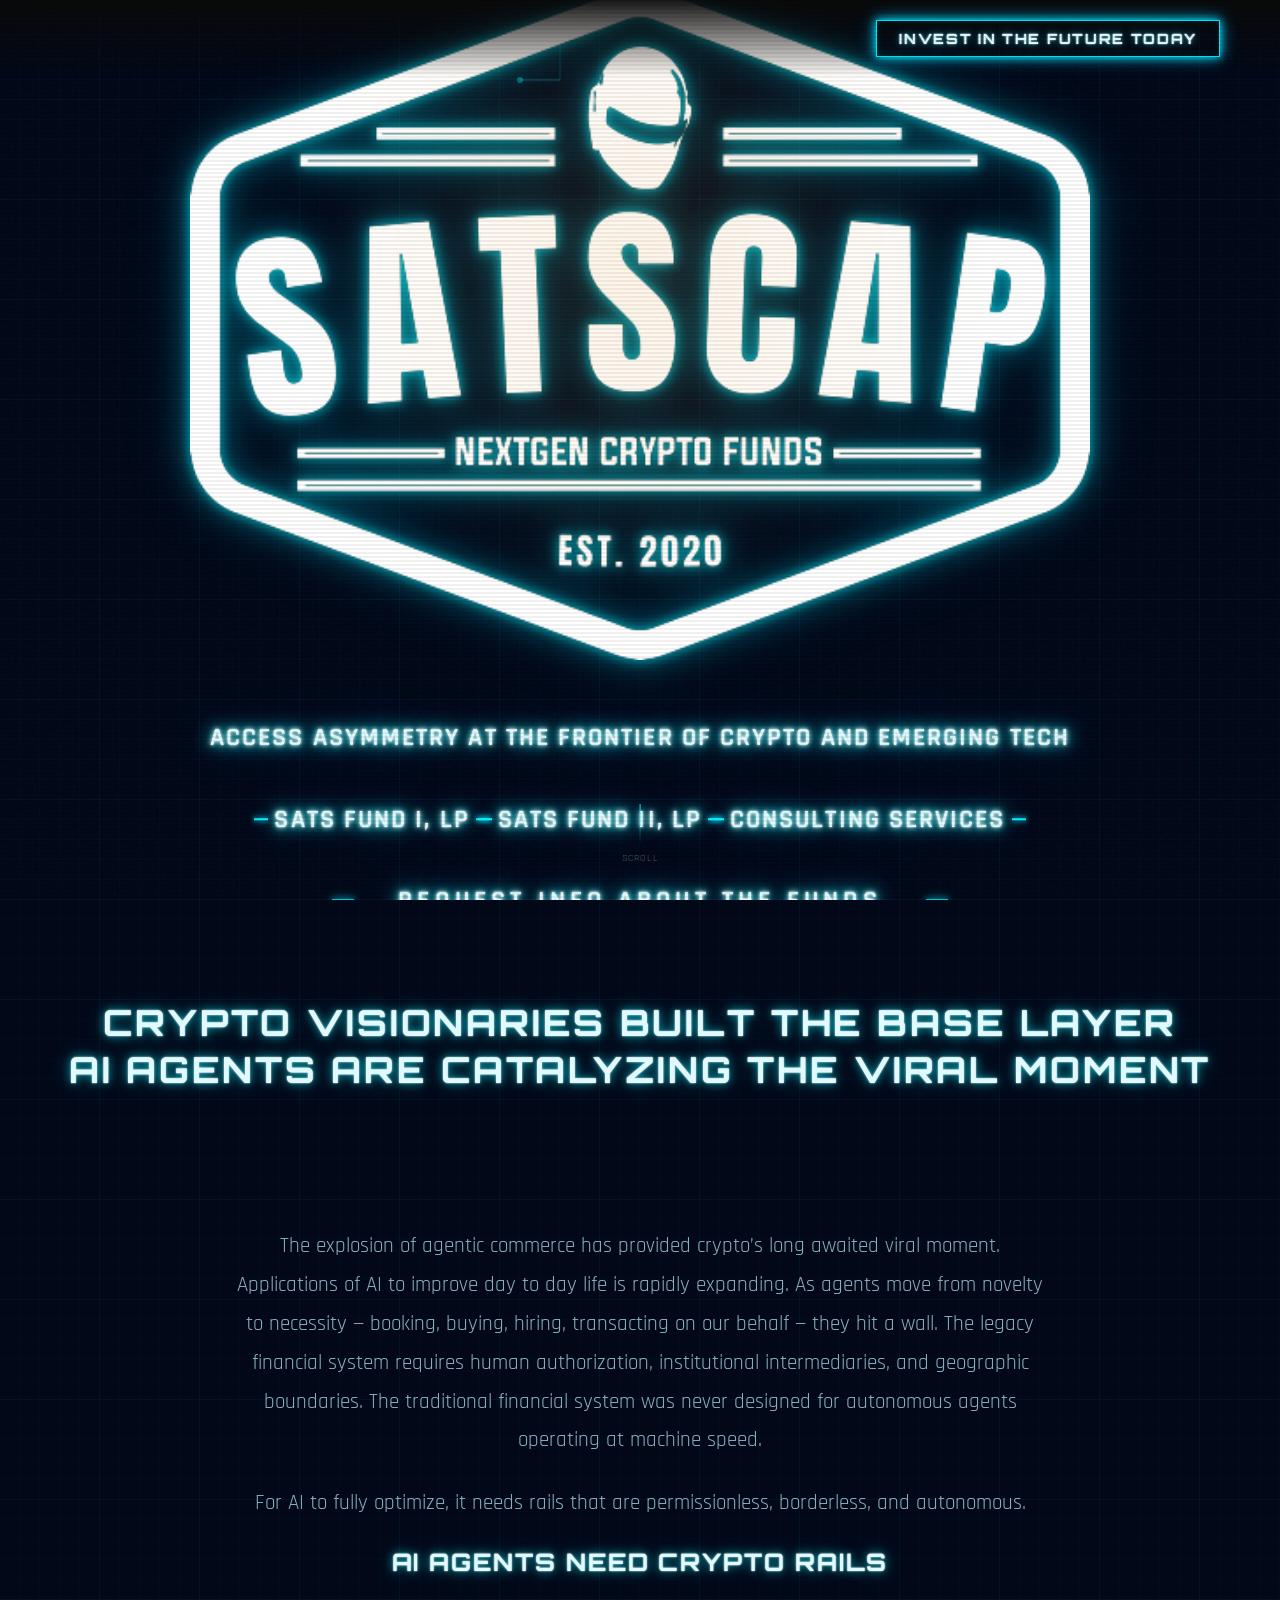
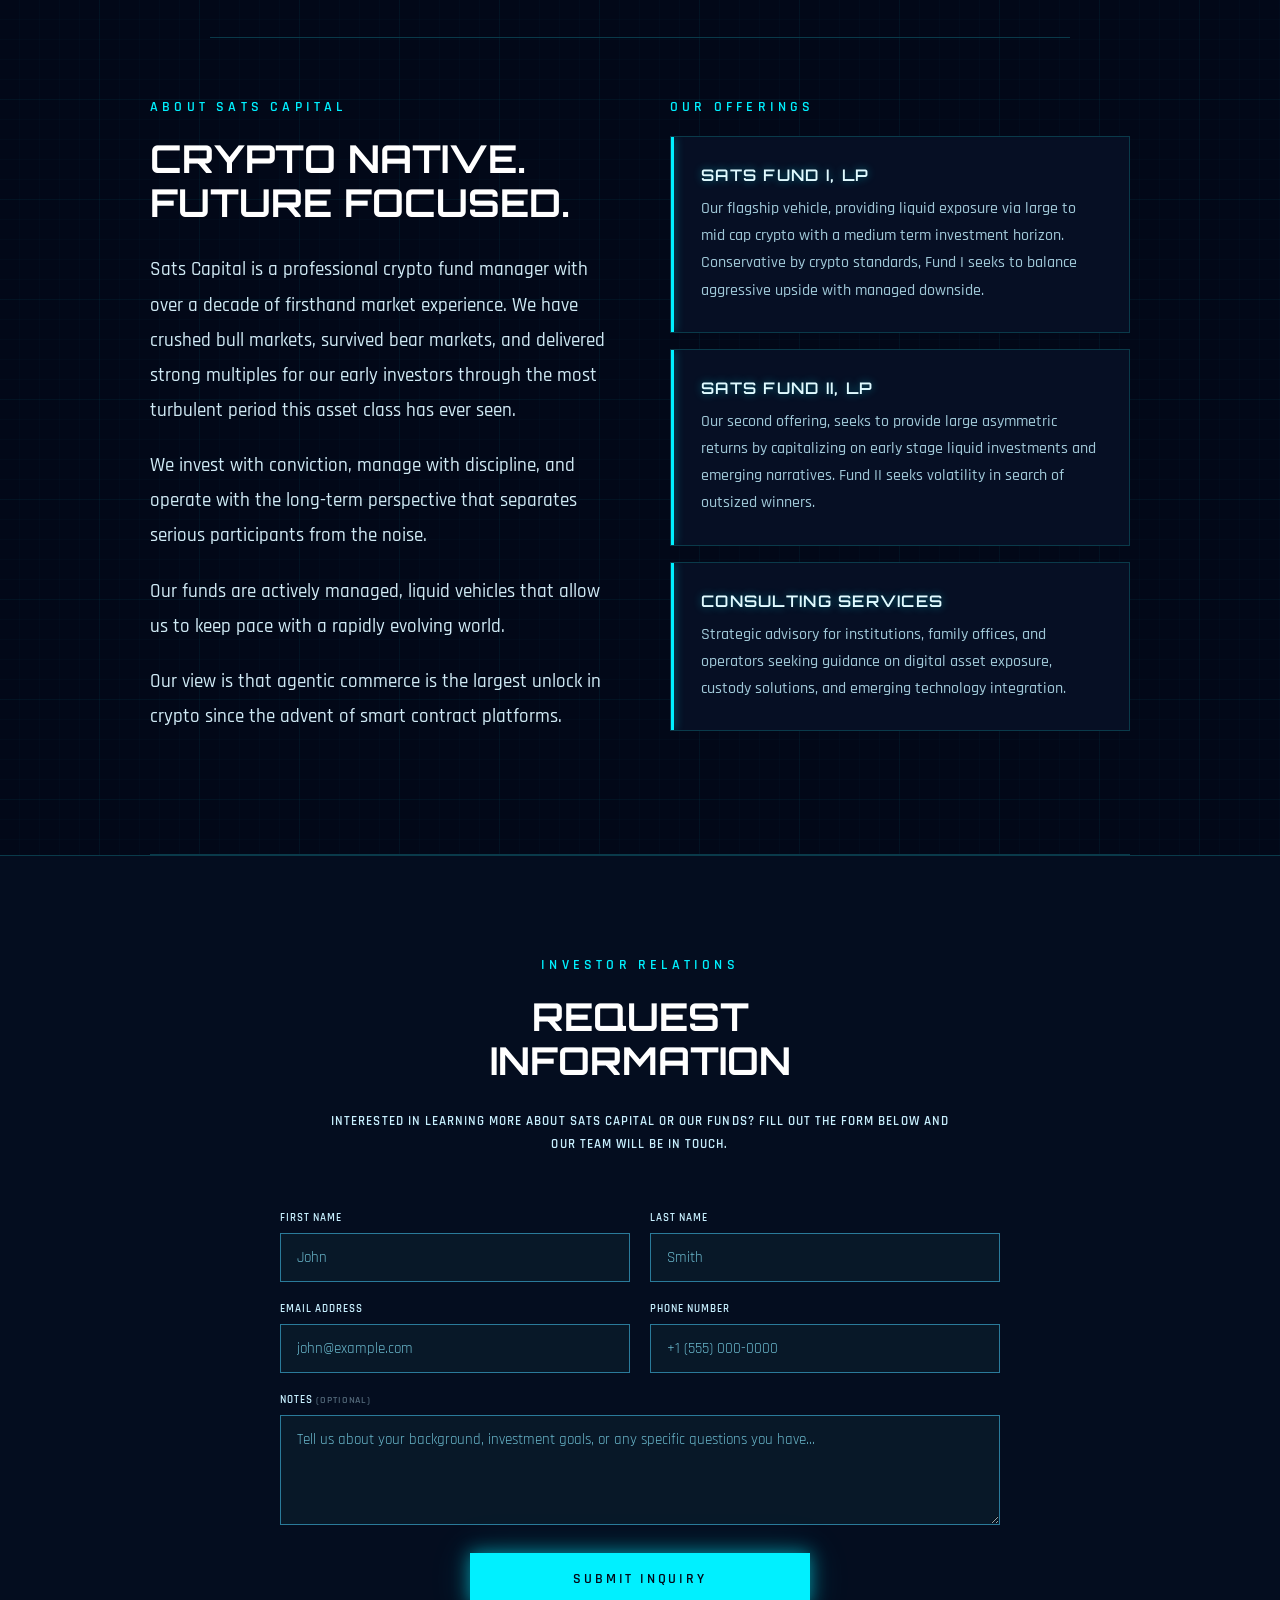
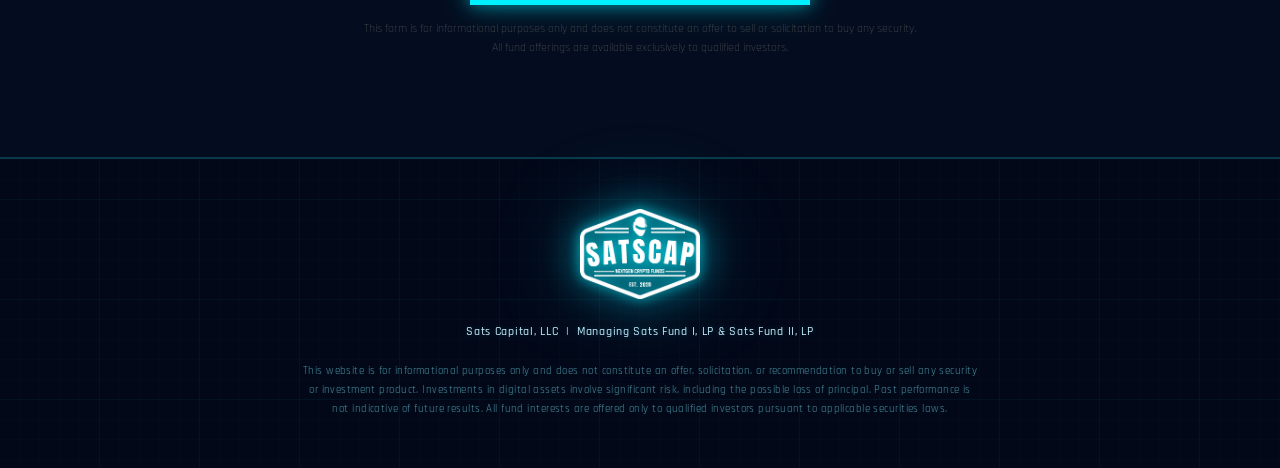
==== index.html @ 557eaad8 "Update styles for hero CTA and thesis header" ====
<!DOCTYPE html>
<html lang="en">
<head>
  <meta charset="UTF-8" />
  <meta name="viewport" content="width=device-width, initial-scale=1.0" />
  <title>Sats Capital, LLC — Crypto Fund Manager</title>
  <link href="https://fonts.googleapis.com/css2?family=Orbitron:wght@400;500;600;700;900&family=Rajdhani:wght@300;400;500;600;700&display=swap" rel="stylesheet" />
  <style>
    :root {
      --orange: #00f0ff;
      --orange-dim: #0099cc;
      --orange-glow: rgba(0, 240, 255, 0.55);
      --orange-glow-soft: rgba(0, 240, 255, 0.18);
      --black: #020818;
      --dark: #040d1f;
      --card: #060f24;
      --border: #0a3a4a;
      --text: #c8f0ff;
      --muted: #888;
    }

    *, *::before, *::after { box-sizing: border-box; margin: 0; padding: 0; }

    html { scroll-behavior: smooth; }
    ::-webkit-scrollbar { width: 0px; background: transparent; }
    * { scrollbar-width: none; }

    body {
      background-color: #020818;
      animation: gridPulse 8s ease-in-out infinite;
      background-image:
        linear-gradient(rgba(0,240,255,0.03) 1px, transparent 1px),
        linear-gradient(90deg, rgba(0,240,255,0.03) 1px, transparent 1px),
        linear-gradient(rgba(0,240,255,0.015) 1px, transparent 1px),
        linear-gradient(90deg, rgba(0,240,255,0.015) 1px, transparent 1px);
      background-size: 100px 100px, 100px 100px, 20px 20px, 20px 20px;
      background-position: -1px -1px, -1px -1px, -1px -1px, -1px -1px;
      color: var(--text);
      font-family: 'Rajdhani', sans-serif;
      font-weight: 300;
      overflow-x: hidden;
    }

    /* ── SCANLINES ── */
    body::after {
      content: '';
      position: fixed;
      inset: 0;
      background: repeating-linear-gradient(
        0deg,
        transparent,
        transparent 2px,
        rgba(0,0,0,0.15) 2px,
        rgba(0,0,0,0.15) 4px
      );
      pointer-events: none;
      z-index: 9999;
      opacity: 0.4;
    }
    /* ── NOISE OVERLAY ── */
    body::before {
      content: '';
      position: fixed;
      inset: 0;
      background-image: url("data:image/svg+xml,%3Csvg viewBox='0 0 256 256' xmlns='http://www.w3.org/2000/svg'%3E%3Cfilter id='noise'%3E%3CfeTurbulence type='fractalNoise' baseFrequency='0.9' numOctaves='4' stitchTiles='stitch'/%3E%3C/filter%3E%3Crect width='100%25' height='100%25' filter='url(%23noise)' opacity='0.04'/%3E%3C/svg%3E");
      pointer-events: none;
      z-index: 0;
      opacity: 0.4;
    }

    /* ── NAV ── */
    nav {
      position: fixed;
      top: 0; left: 0; right: 0;
      z-index: 100;
      display: grid;
      grid-template-columns: 1fr auto 1fr;
      align-items: center;
      padding: 20px 60px;
      background: linear-gradient(to bottom, rgba(10,10,10,0.95), transparent);
    }
    nav .nav-right {
      display: flex;
      justify-content: flex-end;
    }

    .nav-logo {
      font-family: 'Orbitron', sans-serif;
      font-weight: 700;
      font-size: 22px;
      letter-spacing: 0.12em;
      color: #e0faff;
      text-decoration: none;
      text-shadow:
        0 0 2px #fff,
        0 0 4px #fff8f0,
        0 0 8px var(--orange),
        0 0 14px var(--orange),
        0 0 28px var(--orange-dim),
        0 0 50px var(--orange-dim);
    }
    .nav-logo span { color: #e0faff; }

    .nav-cta {
      font-family: 'Orbitron', sans-serif;
      font-size: 14px;
      font-weight: 700;
      letter-spacing: 0.12em;
      text-transform: uppercase;
      color: #e0faff;
      background: transparent;
      border: 1.5px solid var(--orange);
      padding: 9px 22px;
      text-decoration: none;
      position: relative;
      text-shadow: 0 0 2px #fff, 0 0 8px rgba(0,240,255,0.7);
      box-shadow:
        0 0 8px var(--orange),
        0 0 18px var(--orange-dim),
        inset 0 0 8px rgba(0,240,255,0.08);
      transition: text-shadow 0.2s, box-shadow 0.2s;
    }
    .nav-cta::before, .nav-cta::after { display: none; }
    .nav-cta:hover {
      text-shadow: 0 0 2px #fff, 0 0 12px rgba(0,240,255,0.9);
      box-shadow:
        0 0 14px var(--orange),
        0 0 35px var(--orange-dim),
        inset 0 0 14px rgba(0,240,255,0.12);
    }

    /* ── HERO ── */
    .hero {
      position: relative;
      z-index: 1;
      overflow: hidden;
      height: 100vh;
      min-height: 600px;
      display: flex;
      flex-direction: column;
      align-items: center;
      justify-content: center;
      text-align: center;
      padding: 80px 40px 60px;
    }

    /* Radial glow behind hero */
    .hero::after {
      content: '';
      position: absolute;
      top: 30%;
      left: 50%;
      transform: translate(-50%, -50%);
      width: 700px;
      height: 700px;
      background: radial-gradient(circle, rgba(247,147,26,0.10) 0%, transparent 70%);
      pointer-events: none;
    }

    .hero-rule {
      display: none;
    }

    .hero-logo-wrap {
      opacity: 0;
      animation: fadeUp 0.9s ease forwards 0.35s;
      display: flex;
      justify-content: center;
      align-self: stretch;
    }
    .hero-logo-img {
      width: clamp(380px, 72vw, 900px);
      height: auto;
      filter:
        brightness(1.05) hue-rotate(175deg) saturate(1.2)
        drop-shadow(0 0 6px rgba(0,240,255,0.7))
        drop-shadow(0 0 16px rgba(0,240,255,0.35))
        drop-shadow(0 0 30px rgba(0,200,255,0.15));
      animation: logoGlow 4s ease-in-out infinite 2s;
    }
    @keyframes logoGlow {
      0%, 100% {
        filter:
          brightness(1.05)
          drop-shadow(0 0 6px rgba(0,240,255,0.7))
          drop-shadow(0 0 16px rgba(0,240,255,0.35))
          drop-shadow(0 0 30px rgba(0,200,255,0.15));
      }
      50% {
        filter:
          brightness(1.2)
          drop-shadow(0 0 10px rgba(0,240,255,0.9))
          drop-shadow(0 0 28px rgba(0,240,255,0.5))
          drop-shadow(0 0 50px rgba(0,200,255,0.2));
      }
    }

    .hero-sub {
      margin-top: 60px;
      font-family: 'Rajdhani', sans-serif;
      font-size: clamp(17px, 2.2vw, 26px);
      font-weight: 600;
      color: #e0faff;
      max-width: none;
      white-space: nowrap;
      line-height: 1.4;
      letter-spacing: 0.08em;
      text-transform: uppercase;
      opacity: 0;
      animation: fadeUp 0.9s ease forwards 0.5s;
      text-shadow:
        0 0 2px #fff,
        0 0 5px #fff8f0,
        0 0 10px var(--orange),
        0 0 20px var(--orange),
        0 0 40px var(--orange-dim);
    }

    .hero-badges {
      display: flex;
      gap: 28px;
      margin-top: 42px;
      opacity: 0;
      animation: fadeUp 0.9s ease forwards 0.65s;
      flex-wrap: wrap;
      justify-content: center;
      align-items: center;
    }
    .badge {
      font-family: 'Rajdhani', sans-serif;
      font-size: clamp(17px, 2.2vw, 26px);
      font-weight: 600;
      letter-spacing: 0.08em;
      text-transform: uppercase;
      color: #e0faff;
      background: transparent;
      border: none;
      padding: 4px 0;
      position: relative;
      text-shadow:
        0 0 2px #fff,
        0 0 5px #fff8f0,
        0 0 8px var(--orange),
        0 0 18px var(--orange),
        0 0 35px var(--orange-dim);
    }
    .badge::before,
    .badge::after {
      content: '';
      position: absolute;
      top: 50%;
      width: 14px;
      height: 1.5px;
      background: var(--orange);
      box-shadow: 0 0 5px var(--orange), 0 0 10px var(--orange-dim);
      transform: translateY(-50%);
    }
    .badge::before { right: 100%; margin-right: 6px; }
    .badge::after  { left: 100%;  margin-left: 6px; }

    .hero-cta {
      margin-top: 28px;
      display: inline-block;
      font-family: 'Rajdhani', sans-serif;
      font-size: clamp(17px, 2.2vw, 26px);
      font-weight: 600;
      letter-spacing: 0.2em;
      text-transform: uppercase;
      background: transparent;
      color: #e0faff;
      padding: 16px 42px;
      text-decoration: none;
      opacity: 0;
      animation: fadeUp 0.9s ease forwards 0.8s;
      position: relative;
      z-index: 1;
      text-shadow:
        0 0 2px #fff,
        0 0 5px #fff8f0,
        0 0 10px var(--orange),
        0 0 20px var(--orange),
        0 0 40px var(--orange-dim);
      transition: text-shadow 0.2s;
    }
    .hero-cta::before,
    .hero-cta::after {
      content: '';
      position: absolute;
      top: 50%;
      width: 22px;
      height: 1.5px;
      background: var(--orange);
      box-shadow: 0 0 6px var(--orange), 0 0 12px var(--orange-dim);
      transform: translateY(-50%);
    }
    .hero-cta::before { right: 100%; margin-right: 2px; }
    .hero-cta::after  { left: 100%;  margin-left: 2px; }
    .hero-cta:hover {
      text-shadow:
        0 0 2px #fff,
        0 0 8px #fff8f0,
        0 0 16px var(--orange),
        0 0 35px var(--orange),
        0 0 60px var(--orange-dim);
      transform: none;
    }

    .scroll-hint {
      position: absolute;
      bottom: 36px;
      left: 50%;
      transform: translateX(-50%);
      display: flex;
      flex-direction: column;
      align-items: center;
      gap: 8px;
      opacity: 0;
      animation: fadeIn 1s ease forwards 1.4s;
    }
    .scroll-hint span {
      font-family: 'Rajdhani', sans-serif;
      font-size: 10px;
      letter-spacing: 0.08em;
      text-transform: uppercase;
      color: var(--muted);
    }
    .scroll-line {
      width: 1px;
      height: 40px;
      background: linear-gradient(to bottom, var(--orange), transparent);
      animation: scrollPulse 2s ease-in-out infinite;
    }

    /* ── ABOUT SECTION ── */
    .section {
      position: relative;
      z-index: 1;
      z-index: 1;
      max-width: 1100px;
      margin: 0 auto;
      padding: 100px 60px;
    }

    .section-label {
      font-family: 'Rajdhani', sans-serif;
      font-size: 14px;
      font-weight: 600;
      letter-spacing: 0.3em;
      text-transform: uppercase;
      color: var(--orange);
      margin-bottom: 20px;
    }

    .section h2 {
      font-family: 'Orbitron', sans-serif;
      font-weight: 700;
      font-size: clamp(24px, 3vw, 40px);
      text-transform: uppercase;
      line-height: 1.15;
      color: #fff;
      margin-bottom: 28px;
    }

    .about-grid {
      display: grid;
      grid-template-columns: 1fr 1fr;
      gap: 60px;
      align-items: start;
    }

    .about-text p {
      font-family: 'Rajdhani', sans-serif;
      font-size: 19px;
      font-weight: 500;
      line-height: 1.85;
      color: #d0eaf5;
      margin-bottom: 20px;
    }
    .about-text p strong {
      color: #ffffff;
      font-weight: 700;
      text-shadow: 0 0 8px rgba(0,240,255,0.4);
    }

    .funds-stack {
      display: flex;
      flex-direction: column;
      gap: 16px;
    }

    .fund-card {
      border: 1px solid var(--border);
      padding: 28px 30px;
      background: var(--card);
      position: relative;
      overflow: hidden;
      transition: border-color 0.25s;
    }
    .fund-card::before {
      content: '';
      position: absolute;
      top: 0; left: 0;
      width: 3px;
      height: 100%;
      background: var(--orange);
      box-shadow: 0 0 10px var(--orange-glow);
    }
    .fund-card:hover { border-color: var(--orange); box-shadow: 0 0 20px rgba(0,240,255,0.08); }

    .fund-name {
      font-family: 'Orbitron', sans-serif;
      font-weight: 600;
      font-size: 16px;
      letter-spacing: 0.08em;
      text-transform: uppercase;
      color: #e0faff;
      margin-bottom: 10px;
      text-shadow: 0 0 8px rgba(0,240,255,0.4);
    }
    .fund-desc {
      font-family: 'Rajdhani', sans-serif;
      font-size: 16px;
      font-weight: 500;
      color: #a0c8d8;
      line-height: 1.7;
    }

    /* ── DIVIDER ── */
    .divider {
      max-width: 1100px;
      margin: 0 auto;
      padding: 0 60px;
    }
    .divider hr {
      border: none;
      border-top: 1px solid var(--border);
    }

    /* ── FORM SECTION ── */
    .form-section {
      position: relative;
      z-index: 1;
      background: var(--dark);
      border-top: 1px solid var(--border);
      border-bottom: 1px solid var(--border);
    }

    .form-section .section {
      padding: 100px 60px;
    }

    .form-section .section-header {
      text-align: center;
      margin-bottom: 56px;
    }

    form {
      display: grid;
      grid-template-columns: 1fr 1fr;
      gap: 20px;
      max-width: 720px;
      margin: 0 auto;
    }

    .form-group {
      display: flex;
      flex-direction: column;
      gap: 8px;
    }
    .form-group.full { grid-column: 1 / -1; }

    label {
      font-family: 'Rajdhani', sans-serif;
      font-size: 11px;
      font-weight: 600;
      letter-spacing: 0.08em;
      text-transform: uppercase;
      color: #c8f0ff;
    }

    input, textarea {
      background: #081828;
      border: 1px solid #2a7a9a;
      color: var(--text);
      font-family: 'Rajdhani', sans-serif;
      font-size: 15px;
      font-weight: 400;
      padding: 14px 16px;
      outline: none;
      transition: border-color 0.2s;
      width: 100%;
    }
    input:focus, textarea:focus { border-color: var(--orange); }
    input::placeholder, textarea::placeholder { color: #6ab8cc; }

    textarea { resize: vertical; min-height: 110px; }

    .form-submit {
      grid-column: 1 / -1;
      display: flex;
      flex-direction: column;
      align-items: center;
      gap: 14px;
      margin-top: 8px;
    }

    button[type="submit"] {
      font-family: 'Rajdhani', sans-serif;
      font-size: 14px;
      font-weight: 600;
      letter-spacing: 0.2em;
      text-transform: uppercase;
      background: var(--orange);
      color: var(--black);
      border: none;
      padding: 17px 60px;
      cursor: pointer;
      transition: background 0.2s, transform 0.15s, box-shadow 0.2s;
      width: 100%;
      max-width: 340px;
      box-shadow: 0 0 18px var(--orange-glow), 0 0 40px var(--orange-glow-soft);
    }
    button[type="submit"]:hover { background: #ffb84d; transform: translateY(-1px); box-shadow: 0 0 28px var(--orange-glow), 0 0 60px var(--orange-glow-soft); }

    .form-note {
      font-size: 12px;
      color: #555;
      text-align: center;
      line-height: 1.6;
    }

    /* Success message */
    .success-msg {
      display: none;
      text-align: center;
      padding: 40px;
      border: 1px solid var(--orange);
      background: rgba(247,147,26,0.06);
      max-width: 480px;
      margin: 0 auto;
    }
    .success-msg h3 {
      font-family: 'Orbitron', sans-serif;
      font-size: 24px;
      font-weight: 600;
      text-transform: uppercase;
      color: var(--orange);
      margin-bottom: 12px;
    }
    .success-msg p { font-size: 15px; color: var(--muted); }

    /* ── FOOTER ── */
    footer {
      position: relative;
      z-index: 1;
      text-align: center;
      padding: 50px 40px;
      border-top: 1px solid var(--border);
    }
    .footer-logo-img {
      width: 120px;
      height: auto;
      margin-bottom: 16px;
      filter:
        brightness(1.1) hue-rotate(175deg) saturate(1.5)
        drop-shadow(0 0 6px rgba(0,240,255,0.9))
        drop-shadow(0 0 18px rgba(0,240,255,0.6))
        drop-shadow(0 0 40px rgba(0,200,255,0.3));
    }
    footer .footer-logo {
      font-family: 'Orbitron', sans-serif;
      font-weight: 700;
      font-size: 18px;
      letter-spacing: 0.08em;
      text-transform: uppercase;
      color: #e0faff;
      text-shadow:
        0 0 2px #fff,
        0 0 4px #fff8f0,
        0 0 8px var(--orange),
        0 0 16px var(--orange),
        0 0 32px var(--orange-dim),
        0 0 55px var(--orange-dim);
      margin-bottom: 10px;
    }
    footer .footer-logo span { color: #e0faff; }
    footer p {
      font-size: 12px;
      font-family: 'Rajdhani', sans-serif;
      font-weight: 500;
      letter-spacing: 0.06em;
      color: #c8f0ff;
      text-shadow: 0 0 6px rgba(0,240,255,0.25);
      line-height: 1.8;
    }
    footer .disclaimer {
      max-width: 680px;
      margin: 20px auto 0;
      font-size: 11px;
      font-family: 'Rajdhani', sans-serif;
      font-weight: 400;
      letter-spacing: 0.04em;
      color: #4a8899;
      text-shadow: 0 0 4px rgba(0,240,255,0.15);
      line-height: 1.7;
    }

    /* ── ANIMATIONS ── */
    @keyframes neonFlicker {
      0%, 19%, 21%, 23%, 25%, 54%, 56%, 100% {
        text-shadow:
          0 0 2px #fff,
          0 0 5px #fff8f0,
          0 0 10px var(--orange),
          0 0 20px var(--orange),
          0 0 40px var(--orange-dim),
          0 0 70px var(--orange-dim),
          0 0 110px rgba(0,200,255,0.3);
      }
      20%, 24%, 55% {
        text-shadow:
          0 0 1px #fff8f0,
          0 0 3px var(--orange),
          0 0 8px var(--orange-dim);
        color: #ffe0b0;
      }
    }

    @keyframes fadeUp {
      from { opacity: 0; transform: translateY(24px); }
      to   { opacity: 1; transform: translateY(0); }
    }
    @keyframes fadeIn {
      from { opacity: 0; }
      to   { opacity: 1; }
    }
    @keyframes scrollPulse {
      0%, 100% { opacity: 0.4; transform: scaleY(1); }
      50%       { opacity: 1;   transform: scaleY(1.15); }
    }

    /* ── RESPONSIVE ── */
    @media (max-width: 768px) {
      nav { padding: 18px 24px; }
      .section { padding: 70px 24px; }
      .divider { padding: 0 24px; }
      .about-grid { grid-template-columns: 1fr; gap: 40px; }
      form { grid-template-columns: 1fr; }
      .form-group.full { grid-column: 1; }

      /* Hide nav CTA on mobile to prevent overlap */
      .nav-cta { display: none; }

      /* Keep REQUEST INFO on one line */
      .hero-cta {
        font-size: clamp(11px, 3.5vw, 16px);
        letter-spacing: 0.12em;
        padding: 14px 28px;
        white-space: nowrap;
      }

      /* Fix headline — allow wrapping on mobile, centered */
      .thesis-header h2 {
        white-space: normal;
        font-size: clamp(14px, 5.5vw, 24px);
        text-align: center;
        word-break: break-word;
      }

      /* Fix hero text overflow */
      .hero-sub, .hero-badges {
        font-size: clamp(12px, 3.5vw, 18px);
        white-space: normal;
        text-align: center;
      }

      /* Fix any nowrap elements */
      * { max-width: 100%; box-sizing: border-box; }

      /* Prevent horizontal scroll */
      body { overflow-x: hidden; }

      /* Scale down thesis passage close */
      .thesis-passage-close {
        font-size: clamp(13px, 4vw, 20px);
      }

      /* Fix pillar cards */
      .thesis-trio { grid-template-columns: 1fr; }

      /* Fix footer text */
      footer p { font-size: 11px; }
    }


    /* ── THESIS ── */
    .thesis-header {
      text-align: center;
      margin-bottom: 70px;
      display: flex;
      flex-direction: column;
      align-items: center;
    }
    .thesis-header h2 {
      font-family: 'Orbitron', sans-serif;
      font-weight: 700;
      font-size: clamp(18px, 2.8vw, 40px);
      text-transform: uppercase;
      line-height: 1.3;
      white-space: nowrap;
      letter-spacing: 0.08em;
      color: #e0faff;
      text-shadow: 0 0 2px #fff, 0 0 10px rgba(0,240,255,0.7), 0 0 25px rgba(0,240,255,0.3);
      margin-bottom: 64px;
      text-align: center;
    }
    .thesis-block-label {
      font-family: 'Orbitron', sans-serif;
      font-size: 11px;
      font-weight: 600;
      letter-spacing: 0.3em;
      text-transform: uppercase;
      color: var(--orange);
      text-shadow: 0 0 8px rgba(0,240,255,0.6);
      margin-bottom: 20px;
      padding-bottom: 10px;
      border-bottom: 1px solid var(--border);
    }
    .thesis-quote {
      font-family: 'Rajdhani', sans-serif;
      font-size: clamp(20px, 2.5vw, 30px);
      font-weight: 300;
      font-style: italic;
      color: #c8f0ff;
      margin: 0 0 16px 0;
      padding-left: 20px;
      border-left: 3px solid var(--orange);
    }
    .thesis-body {
      font-family: 'Rajdhani', sans-serif;
      font-size: clamp(15px, 1.6vw, 18px);
      font-weight: 400;
      color: #8ab0c0;
      line-height: 1.8;
      margin: 0;
    }
    .pillars-grid {
      display: grid;
      grid-template-columns: 1fr 1fr;
      gap: 32px;
    }
    .pillar {
      border: 1px solid var(--border);
      background: var(--card);
      padding: 28px;
      position: relative;
      transition: border-color 0.25s;
    }
    .pillar::before {
      content: '';
      position: absolute;
      top: 0; left: 0;
      width: 3px; height: 100%;
      background: var(--orange);
      box-shadow: 0 0 8px rgba(0,240,255,0.5);
    }
    .pillar-number {
      font-family: 'Orbitron', sans-serif;
      font-size: 11px;
      font-weight: 700;
      letter-spacing: 0.2em;
      color: var(--orange);
      margin-bottom: 8px;
      opacity: 0.7;
    }
    .pillar-title {
      font-family: 'Orbitron', sans-serif;
      font-size: clamp(12px, 1.2vw, 15px);
      font-weight: 600;
      letter-spacing: 0.05em;
      color: #c8f0ff;
      margin-bottom: 12px;
      text-transform: uppercase;
    }
    .pillar-body {
      font-family: 'Rajdhani', sans-serif;
      font-size: clamp(13px, 1.3vw, 15px);
      font-weight: 400;
      color: #6a90a0;
      line-height: 1.75;
      margin: 0;
    }
    .thesis-close {
      text-align: center;
      max-width: 760px;
      margin: 80px auto 0;
      padding: 40px;
      border: 1px solid var(--border);
      position: relative;
    }
    .thesis-close::before {
      content: '';
      position: absolute;
      inset: 0;
      box-shadow: inset 0 0 40px rgba(0,240,255,0.04);
    }
    .thesis-close-line {
      font-family: 'Rajdhani', sans-serif;
      font-size: clamp(16px, 2vw, 22px);
      font-weight: 500;
      color: #c8f0ff;
      margin: 0 0 16px;
      line-height: 1.5;
    }
    .thesis-close-tag {
      font-family: 'Orbitron', sans-serif;
      font-size: clamp(11px, 1.2vw, 14px);
      font-weight: 600;
      letter-spacing: 0.15em;
      text-transform: uppercase;
      color: var(--orange);
      text-shadow: 0 0 8px rgba(0,240,255,0.6);
      margin: 0;
    }
    @media (max-width: 768px) {
      .pillars-grid { grid-template-columns: 1fr; }
    }


    .thesis-lines {
      display: flex;
      flex-direction: column;
      gap: 6px;
    }
    .thesis-lines p {
      font-family: 'Orbitron', sans-serif;
      font-size: clamp(13px, 1.4vw, 17px);
      font-weight: 400;
      color: #c8f0ff;
      letter-spacing: 0.06em;
      line-height: 1.6;
      margin: 0;
      padding: 10px 0;
      border-bottom: 1px solid rgba(0,240,255,0.06);
    }
    .thesis-lines p:last-child {
      border-bottom: none;
      color: var(--orange);
      text-shadow: 0 0 8px rgba(0,240,255,0.5);
    }



    .thesis-passage-block {
      max-width: 820px;
      margin: 0 auto 0;
      text-align: center;
    }
    .thesis-passage {
      font-family: 'Rajdhani', sans-serif;
      font-size: clamp(16px, 1.8vw, 21px);
      font-weight: 400;
      color: #8ab0c0;
      line-height: 1.85;
      margin: 0 0 24px;
      text-align: center;
    }
    .thesis-passage-close {
      font-family: 'Orbitron', sans-serif;
      font-size: clamp(16px, 2vw, 24px);
      font-weight: 700;
      letter-spacing: 0.08em;
      color: #e0faff;
      text-shadow: 0 0 2px #fff, 0 0 10px rgba(0,240,255,0.7), 0 0 25px rgba(0,240,255,0.3);
      margin: 0;
      text-align: center;
    }

    .thesis-trio {
      display: grid;
      grid-template-columns: repeat(3, 1fr);
      gap: 32px;
      margin-bottom: 0;
    }
    .thesis-trio .thesis-block {
      margin-bottom: 0;
    }
    @media (max-width: 768px) {
  
    .thesis-passage-block {
      max-width: 820px;
      margin: 0 auto 0;
      text-align: center;
    }
    .thesis-passage {
      font-family: 'Rajdhani', sans-serif;
      font-size: clamp(16px, 1.8vw, 21px);
      font-weight: 400;
      color: #8ab0c0;
      line-height: 1.85;
      margin: 0 0 24px;
      text-align: center;
    }
    .thesis-passage-close {
      font-family: 'Orbitron', sans-serif;
      font-size: clamp(16px, 2vw, 24px);
      font-weight: 700;
      letter-spacing: 0.08em;
      color: #e0faff;
      text-shadow: 0 0 2px #fff, 0 0 10px rgba(0,240,255,0.7), 0 0 25px rgba(0,240,255,0.3);
      margin: 0;
      text-align: center;
    }

    .thesis-trio { grid-template-columns: 1fr; }
    }

    /* ── GRID PULSE ── */
    @keyframes gridPulse {
      0%, 100% {
        background-image:
          linear-gradient(rgba(0,240,255,0.03) 1px, transparent 1px),
          linear-gradient(90deg, rgba(0,240,255,0.03) 1px, transparent 1px),
          linear-gradient(rgba(0,240,255,0.015) 1px, transparent 1px),
          linear-gradient(90deg, rgba(0,240,255,0.015) 1px, transparent 1px);
      }
      50% {
        background-image:
          linear-gradient(rgba(0,240,255,0.07) 1px, transparent 1px),
          linear-gradient(90deg, rgba(0,240,255,0.07) 1px, transparent 1px),
          linear-gradient(rgba(0,240,255,0.035) 1px, transparent 1px),
          linear-gradient(90deg, rgba(0,240,255,0.035) 1px, transparent 1px);
      }
    }

    /* ── CIRCUIT ELECTRICITY ── */
    #circuitCanvas {
      position: fixed;
      inset: 0;
      pointer-events: none;
      z-index: 0;
    }



    /* ── CARD FLICKER ON HOVER ── */
    .fund-card:hover {
      border-color: var(--orange);
      animation: cardFlicker 0.4s ease forwards;
    }
    @keyframes cardFlicker {
      0%   { opacity: 1;    box-shadow: none; }
      10%  { opacity: 0.7;  box-shadow: 0 0 8px rgba(0,240,255,0.2); }
      20%  { opacity: 1;    box-shadow: 0 0 18px rgba(0,240,255,0.4); }
      35%  { opacity: 0.85; box-shadow: 0 0 8px rgba(0,240,255,0.2); }
      50%  { opacity: 1;    box-shadow: 0 0 24px rgba(0,240,255,0.5); }
      100% { opacity: 1;    box-shadow: 0 0 20px rgba(0,240,255,0.3), inset 0 0 20px rgba(0,240,255,0.04); }
    }
  </style>
</head>
<body>
  <!-- NAV -->
  <nav>
    <div></div>
    <div></div>
    <div class="nav-right"><a href="#contact" class="nav-cta">Invest in the Future Today</a></div>
  </nav>

  <!-- HERO -->
  <section class="hero">
    <div class="hero-logo-wrap">
      <img src="[data-uri]" alt="Sats Capital — Innovation Fund" class="hero-logo-img" />
    </div>
    <p class="hero-sub">Access asymmetry at the frontier of crypto and emerging tech</p>
    <div class="hero-badges">
      <div class="badge">Sats Fund I, LP</div>
      <div class="badge">Sats Fund II, LP</div>
      <div class="badge">Consulting Services</div>
    </div>
    <a href="#contact" class="hero-cta">Request Info About the Funds</a>
    <div class="scroll-hint">
      <div class="scroll-line"></div>
      <span>Scroll</span>
    </div>
  </section>

  <!-- ABOUT -->
  <section id="about">
    <div class="section">

      <!-- Thesis Block -->
      <div class="thesis-header">
        <h2>Crypto visionaries built the base layer<br/>AI Agents are catalyzing the viral moment</h2>
      </div>

      <div class="thesis-passage-block">
        <p class="thesis-passage">The explosion of agentic commerce has provided crypto&rsquo;s long awaited viral moment. Applications of AI to improve day to day life is rapidly expanding. As agents move from novelty to necessity &mdash; booking, buying, hiring, transacting on our behalf &mdash; they hit a wall. The legacy financial system requires human authorization, institutional intermediaries, and geographic boundaries. The traditional financial system was never designed for autonomous agents operating at machine speed.</p>
        <p class="thesis-passage">For AI to fully optimize, it needs rails that are permissionless, borderless, and autonomous.</p>
        <p class="thesis-passage-close">AI AGENTS NEED CRYPTO RAILS</p>
      </div>

      <div class="divider" style="margin: 60px 0;"><hr /></div>

      <!-- Original two-column layout -->
      <div class="about-grid">
        <div class="about-text">
          <div class="section-label">About Sats Capital</div>
          <h2>Crypto Native. Future Focused.</h2>
          <p>Sats Capital is a professional crypto fund manager with over a decade of firsthand market experience. We have crushed bull markets, survived bear markets, and delivered strong multiples for our early investors through the most turbulent period this asset class has ever seen.</p>
          <p>We invest with conviction, manage with discipline, and operate with the long-term perspective that separates serious participants from the noise.</p>
          <p>Our funds are actively managed, liquid vehicles that allow us to keep pace with a rapidly evolving world.</p>
          <p>Our view is that agentic commerce is the largest unlock in crypto since the advent of smart contract platforms.</p>
        </div>

        <div class="funds-stack">
          <div class="section-label" style="margin-bottom:4px;">Our Offerings</div>
          <div class="fund-card">
            <div class="fund-name">Sats Fund I, LP</div>
            <div class="fund-desc">Our flagship vehicle, providing liquid exposure via large to mid cap crypto with a medium term investment horizon. Conservative by crypto standards, Fund I seeks to balance aggressive upside with managed downside.</div>
          </div>
          <div class="fund-card">
            <div class="fund-name">Sats Fund II, LP</div>
            <div class="fund-desc">Our second offering, seeks to provide large asymmetric returns by capitalizing on early stage liquid investments and emerging narratives. Fund II seeks volatility in search of outsized winners.</div>
          </div>
          <div class="fund-card">
            <div class="fund-name">Consulting Services</div>
            <div class="fund-desc">Strategic advisory for institutions, family offices, and operators seeking guidance on digital asset exposure, custody solutions, and emerging technology integration.</div>
          </div>
        </div>
      </div>

    </div>
  </section>

  <div class="divider"><hr /></div>

  <!-- CONTACT FORM -->
  <section class="form-section" id="contact">
    <div class="section">
      <div class="section-header">
        <div class="section-label">Investor Relations</div>
        <h2>Request<br/>Information</h2>
        <p style="color:#c8f0ff; max-width:620px; margin:0 auto; font-size:13px; font-family:'Rajdhani',sans-serif; font-weight:600; letter-spacing:0.08em; text-transform:uppercase; line-height:1.7;">
          Interested in learning more about Sats Capital or our funds? Fill out the form below and our team will be in touch.
        </p>
      </div>

      <form id="inquiryForm" action="https://formspree.io/f/mzdjelky" method="POST">
        <div class="form-group">
          <label for="firstName">First Name</label>
          <input type="text" id="firstName" name="firstName" placeholder="John" required />
        </div>
        <div class="form-group">
          <label for="lastName">Last Name</label>
          <input type="text" id="lastName" name="lastName" placeholder="Smith" required />
        </div>
        <div class="form-group">
          <label for="email">Email Address</label>
          <input type="email" id="email" name="email" placeholder="john@example.com" required />
        </div>
        <div class="form-group">
          <label for="phone">Phone Number</label>
          <input type="tel" id="phone" name="phone" placeholder="+1 (555) 000-0000" required />
        </div>
        <div class="form-group full">
          <label for="notes">Notes <span style="opacity:0.4; font-size:10px;">(Optional)</span></label>
          <textarea id="notes" name="notes" placeholder="Tell us about your background, investment goals, or any specific questions you have…"></textarea>
        </div>
        <div class="form-submit">
          <button type="submit">Submit Inquiry</button>
          <p class="form-note">This form is for informational purposes only and does not constitute an offer to sell or solicitation to buy any security.<br/>All fund offerings are available exclusively to qualified investors.</p>
        </div>
      </form>

      <div class="success-msg" id="successMsg">
        <h3>Thank You</h3>
        <p>We've received your inquiry and will be in touch shortly.</p>
      </div>
    </div>
  </section>

  <!-- FOOTER -->
  <footer>
    <img src="[data-uri]" class="footer-logo-img" alt="Sats Capital" />
    <p>Sats Capital, LLC &nbsp;|&nbsp; Managing Sats Fund I, LP &amp; Sats Fund II, LP</p>
    <p class="disclaimer">
      This website is for informational purposes only and does not constitute an offer, solicitation, or recommendation to buy or sell any security or investment product. Investments in digital assets involve significant risk, including the possible loss of principal. Past performance is not indicative of future results. All fund interests are offered only to qualified investors pursuant to applicable securities laws.
    </p>
  </footer>

  <!-- Form submits natively to Formspree with CAPTCHA -->




  <!-- CIRCUIT ELECTRICITY -->
  <canvas id="circuitCanvas"></canvas>
  <script>
    const canvas = document.getElementById('circuitCanvas');
    const ctx = canvas.getContext('2d');

    function resize() {
      canvas.width = window.innerWidth;
      canvas.height = window.innerHeight;
    }
    resize();
    window.addEventListener('resize', resize);

    const GRID = 40; // matches background grid size
    const COLOR_BRIGHT = 'rgba(0,240,255,';
    const COLOR_DIM    = 'rgba(0,180,220,';

    class Pulse {
      constructor() { this.reset(); }
      reset() {
        // Start from a random grid-aligned edge point
        const side = Math.floor(Math.random() * 4);
        if (side === 0) { this.x = Math.floor(Math.random() * (canvas.width  / GRID)) * GRID; this.y = 0; }
        if (side === 1) { this.x = canvas.width;  this.y = Math.floor(Math.random() * (canvas.height / GRID)) * GRID; }
        if (side === 2) { this.x = Math.floor(Math.random() * (canvas.width  / GRID)) * GRID; this.y = canvas.height; }
        if (side === 3) { this.x = 0; this.y = Math.floor(Math.random() * (canvas.height / GRID)) * GRID; }

        this.trail    = [{ x: this.x, y: this.y }];
        this.maxLen   = 10 + Math.floor(Math.random() * 12);
        this.speed    = 2 + Math.random() * 2;
        this.dir      = this._pickDir(0, 0);
        this.stepAcc  = 0;
        this.alive    = true;
        this.opacity  = 0.3 + Math.random() * 0.15;
        this.turnProb = 0.25;
        this.flicker  = 0;
      }

      _pickDir(bx, by) {
        const dirs = [{x:1,y:0},{x:-1,y:0},{x:0,y:1},{x:0,y:-1}]
          .filter(d => !(d.x === -bx && d.y === -by)); // don't go backwards
        return dirs[Math.floor(Math.random() * dirs.length)];
      }

      update() {
        this.stepAcc += this.speed;
        this.flicker = Math.random() > 0.97 ? Math.random() : 0;

        while (this.stepAcc >= GRID) {
          this.stepAcc -= GRID;
          // Maybe turn
          if (Math.random() < this.turnProb) {
            this.dir = this._pickDir(this.dir.x, this.dir.y);
          }
          this.x += this.dir.x * GRID;
          this.y += this.dir.y * GRID;
          this.trail.push({ x: this.x, y: this.y });
          if (this.trail.length > this.maxLen) this.trail.shift();

          // Kill if out of bounds
          if (this.x < -GRID || this.x > canvas.width + GRID ||
              this.y < -GRID || this.y > canvas.height + GRID) {
            this.alive = false;
          }
        }
      }

      draw() {
        if (this.trail.length < 2) return;
        const flick = this.flicker ? 0.3 : 1;

        for (let i = 1; i < this.trail.length; i++) {
          const t = i / this.trail.length;
          const alpha = t * this.opacity * flick;
          const width = t * 1.5;

          ctx.beginPath();
          ctx.moveTo(this.trail[i-1].x, this.trail[i-1].y);
          ctx.lineTo(this.trail[i].x,   this.trail[i].y);
          ctx.strokeStyle = COLOR_BRIGHT + alpha.toFixed(2) + ')';
          ctx.lineWidth   = width;
          ctx.shadowColor = 'rgba(0,240,255,0.8)';
          ctx.shadowBlur  = t * 5;
          ctx.stroke();
        }

        // Bright head dot
        const head = this.trail[this.trail.length - 1];
        ctx.beginPath();
        ctx.arc(head.x, head.y, 3, 0, Math.PI * 2);
        ctx.fillStyle = COLOR_BRIGHT + (this.opacity * flick).toFixed(2) + ')';
        ctx.shadowBlur = 16;
        ctx.fill();
        ctx.shadowBlur = 0;
      }
    }

    const pulses = Array.from({ length: 3 }, () => new Pulse());

    // Stagger starts
    pulses.forEach((p, i) => {
      setTimeout(() => {}, i * 800);
    });

    function loop() {
      ctx.clearRect(0, 0, canvas.width, canvas.height);
      pulses.forEach(p => {
        p.update();
        p.draw();
        if (!p.alive) {
          setTimeout(() => p.reset(), 400 + Math.random() * 1200);
          p.alive = true; // prevent multiple resets
        }
      });
      requestAnimationFrame(loop);
    }
    loop();
  </script>
</body>
</html>
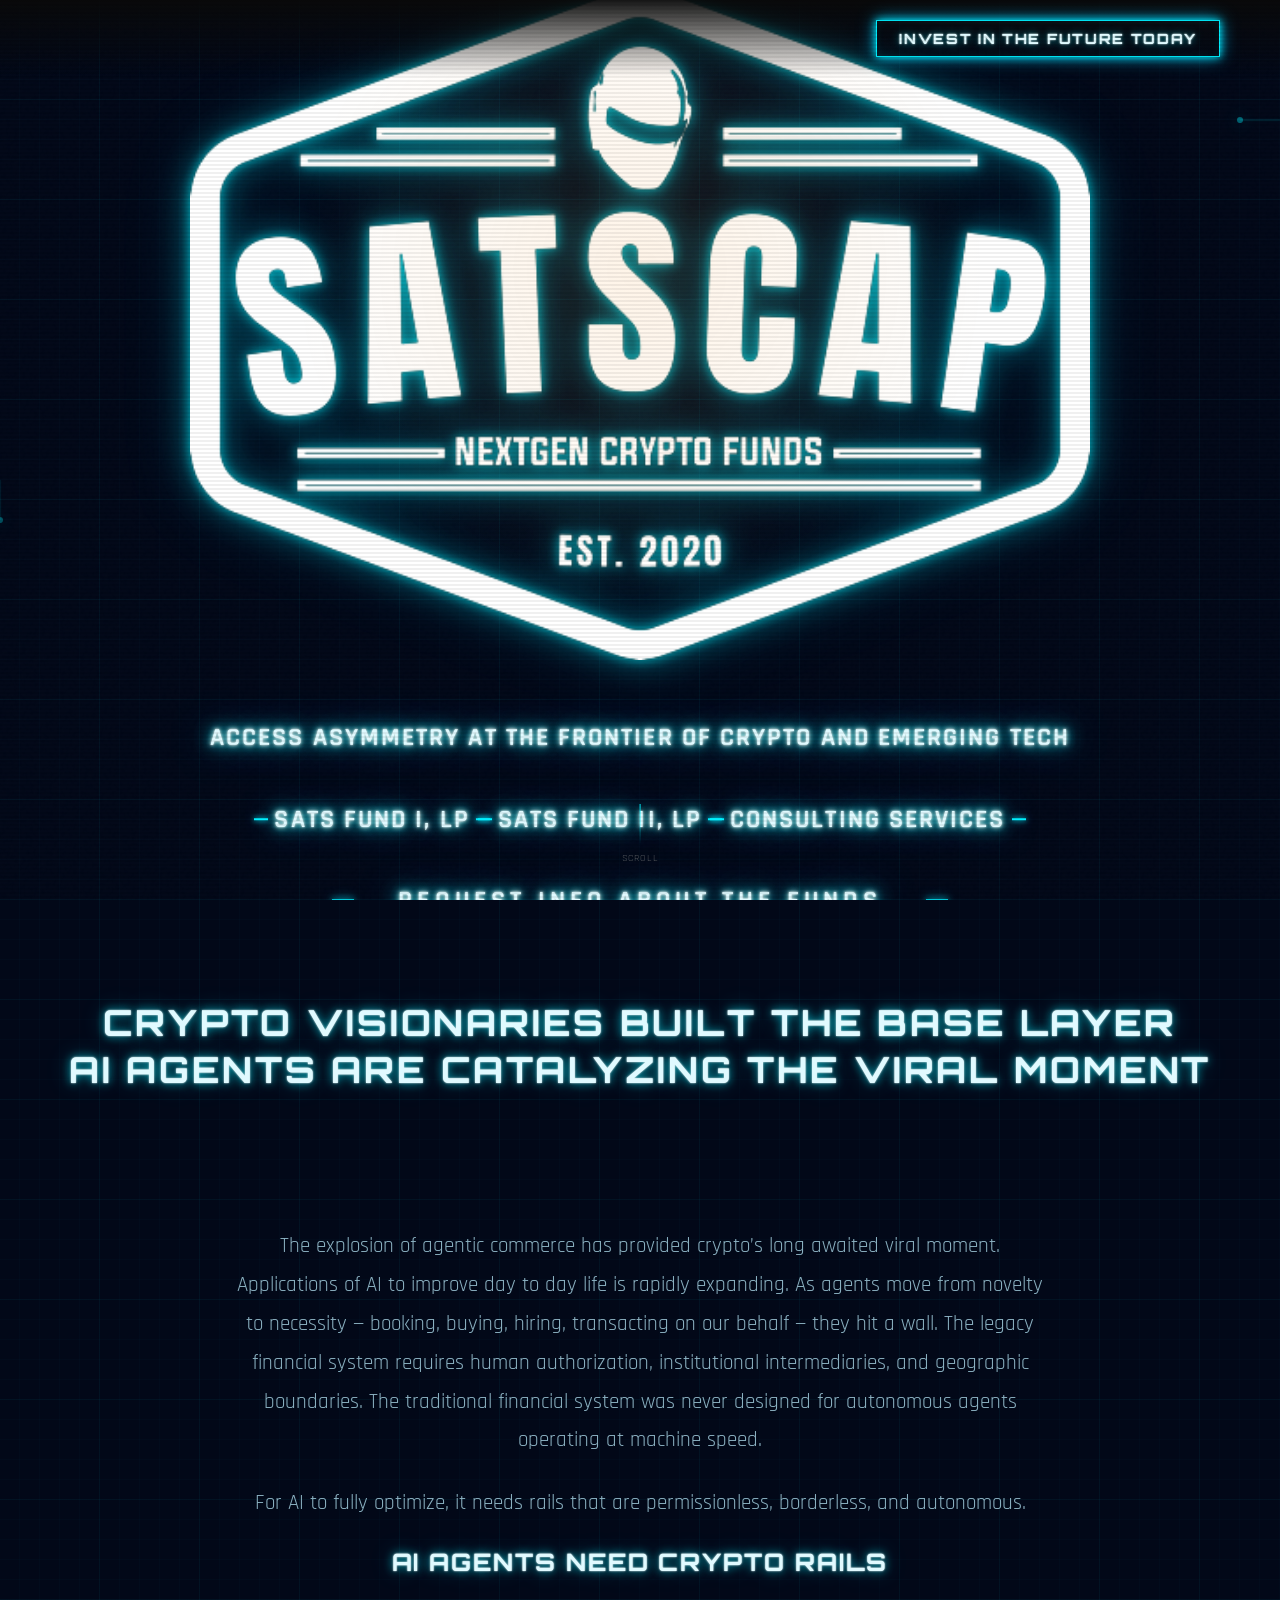
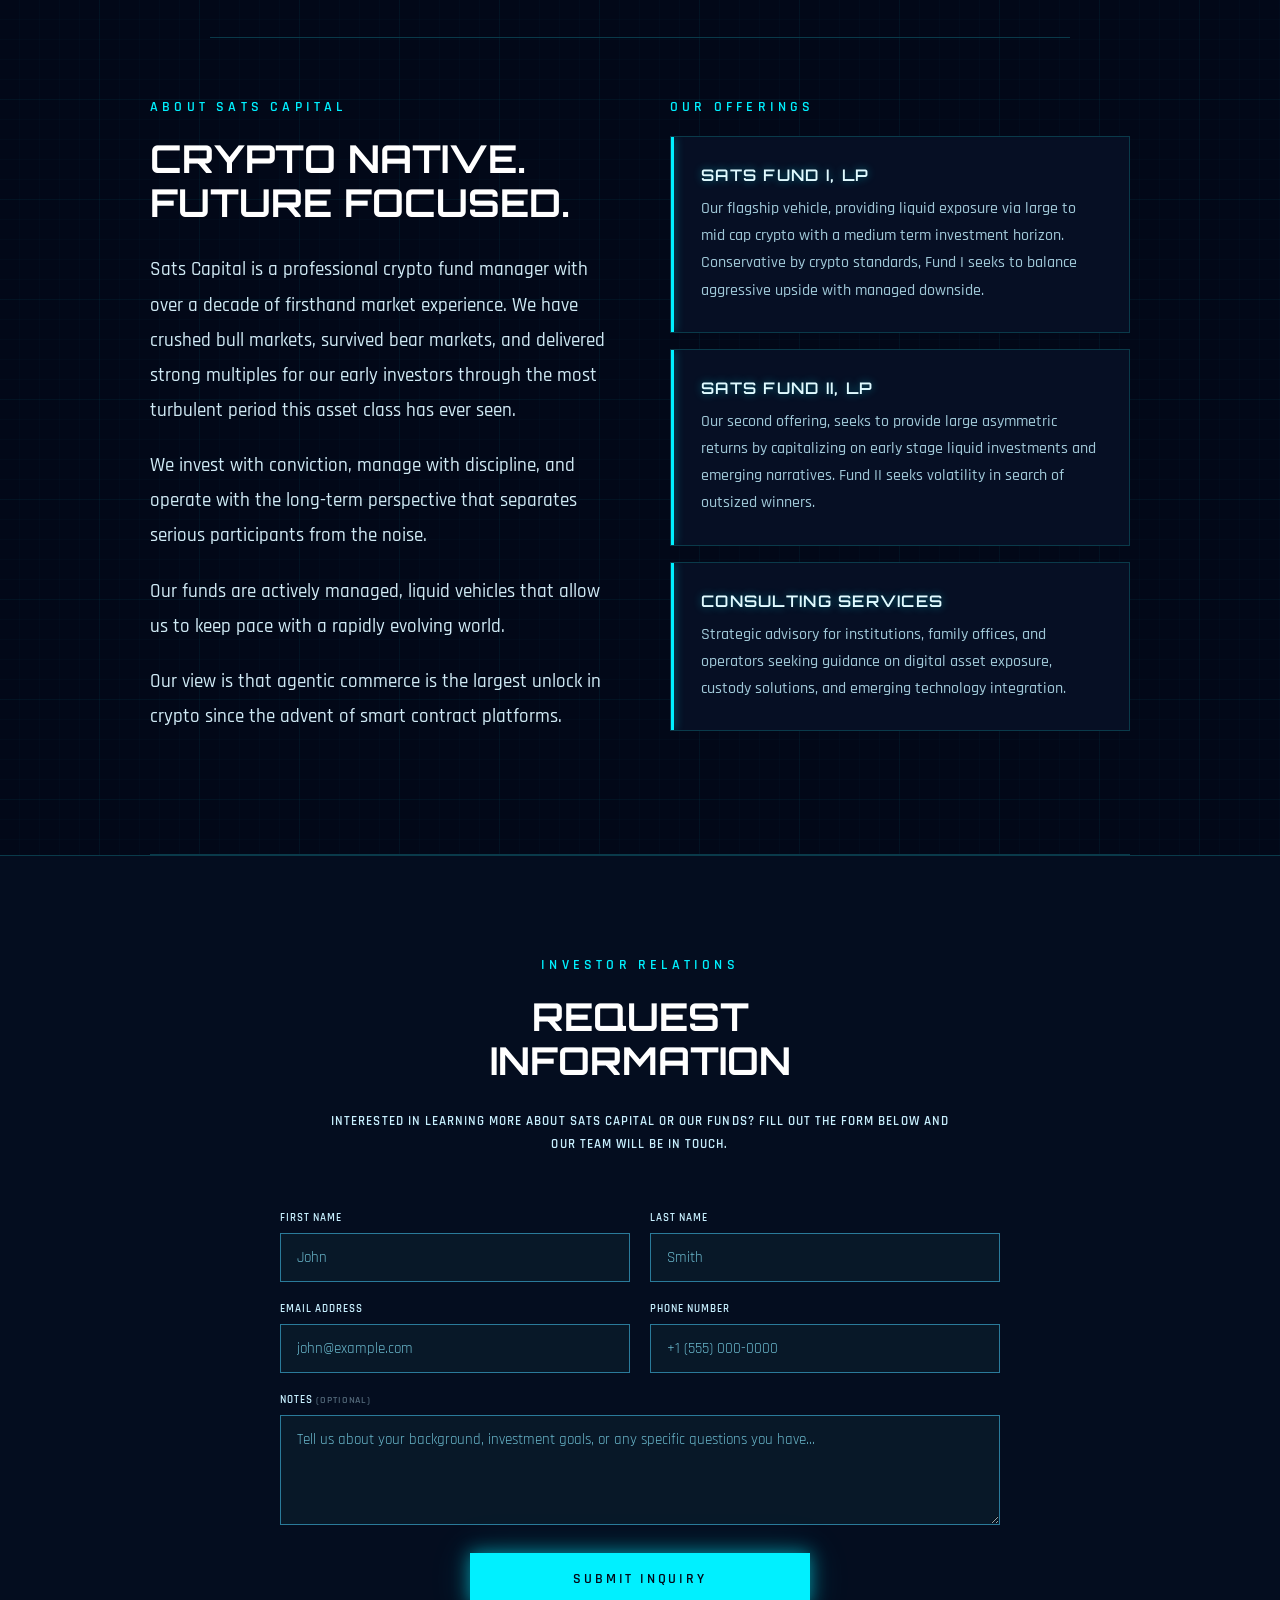
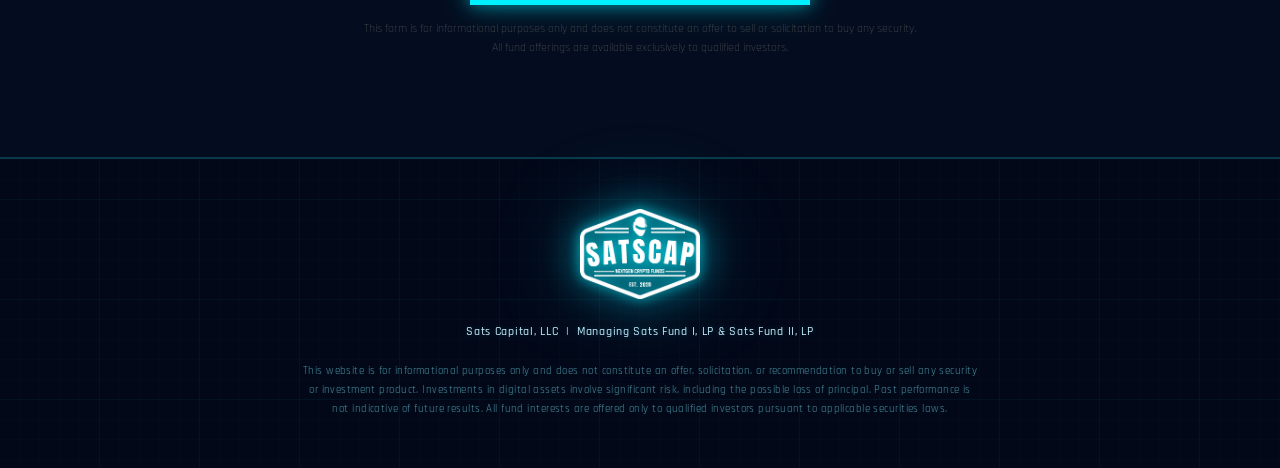
==== commit 7f1d1fb4: "Fix mobile headline wrapping and font size adjustments Updated headline to allow wrapping on mobile " ====
--- a/index.html
+++ b/index.html
@@ -659,13 +659,18 @@
         white-space: nowrap;
       }
 
-      /* Fix headline — allow wrapping on mobile, centered */
+      /* Fix headline — wrap at natural points, centered */
       .thesis-header h2 {
         white-space: normal;
-        font-size: clamp(14px, 5.5vw, 24px);
+        font-size: clamp(16px, 5.5vw, 26px);
         text-align: center;
-        word-break: break-word;
-      }
+      }
+      .thesis-header h2 .line1,
+      .thesis-header h2 .line2 {
+        display: block;
+        text-align: center;
+      }
+      .mobile-br { display: inline; }
 
       /* Fix hero text overflow */
       .hero-sub, .hero-badges {
@@ -692,6 +697,9 @@
       footer p { font-size: 11px; }
     }
 
+
+    /* Mobile headline breaks hidden on desktop */
+    .mobile-br { display: none; }
 
     /* ── THESIS ── */
     .thesis-header {
@@ -990,7 +998,10 @@
 
       <!-- Thesis Block -->
       <div class="thesis-header">
-        <h2>Crypto visionaries built the base layer<br/>AI Agents are catalyzing the viral moment</h2>
+        <h2>
+          <span class="line1">Crypto visionaries<br class="mobile-br"/> built the base layer</span><br/>
+          <span class="line2">AI Agents are catalyzing<br class="mobile-br"/> the viral moment</span>
+        </h2>
       </div>
 
       <div class="thesis-passage-block">
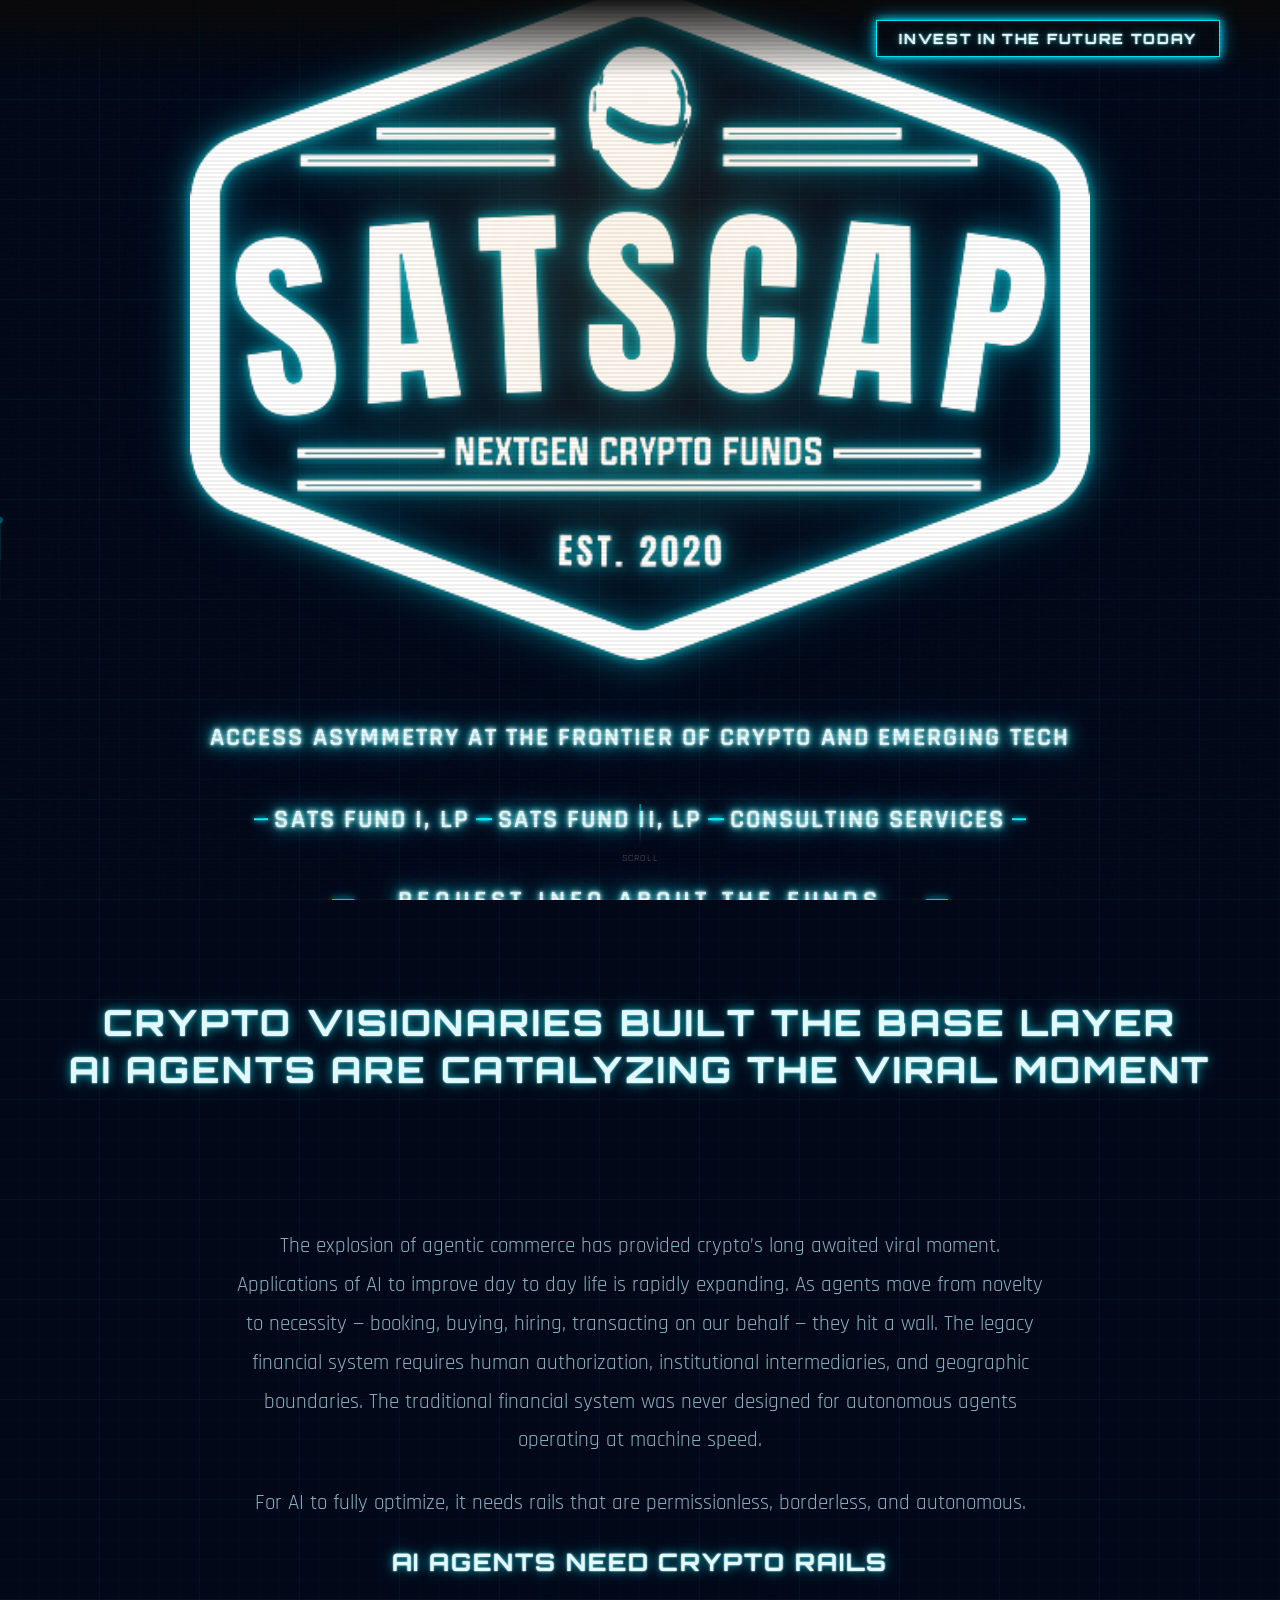
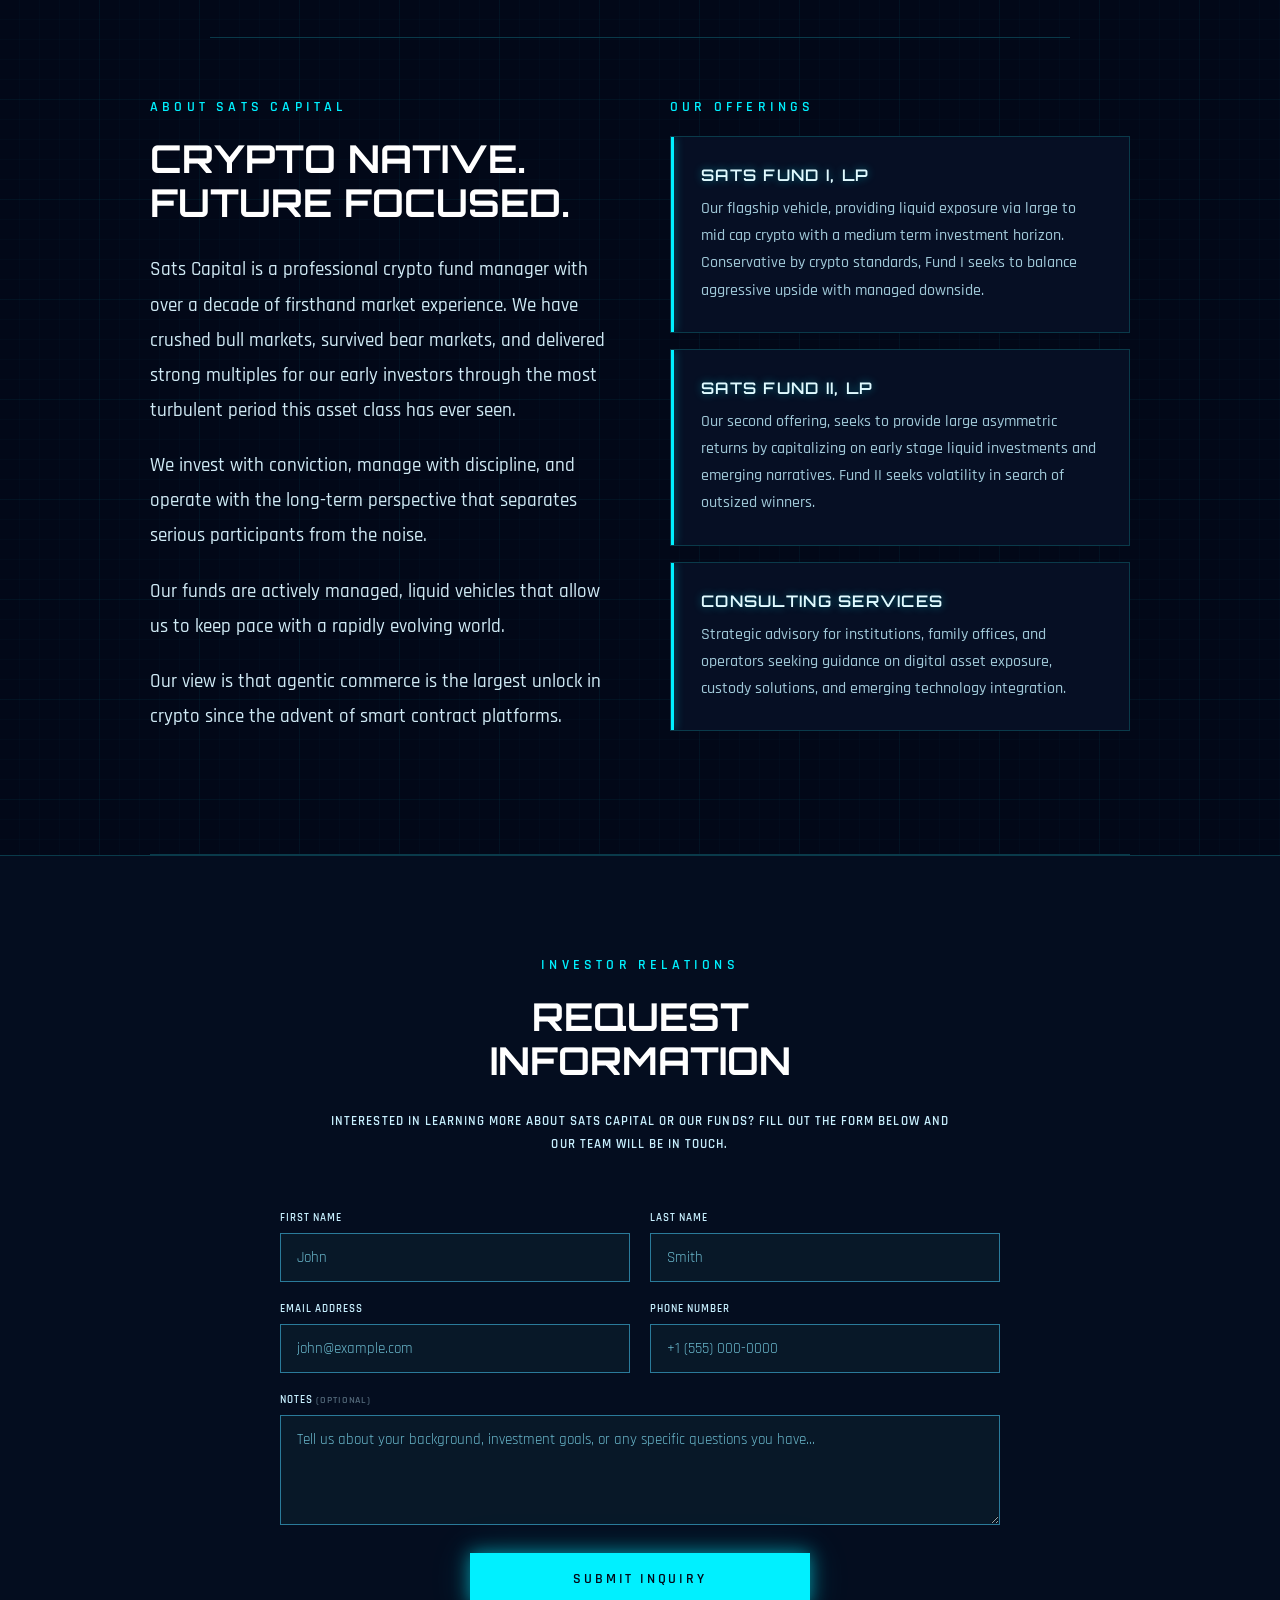
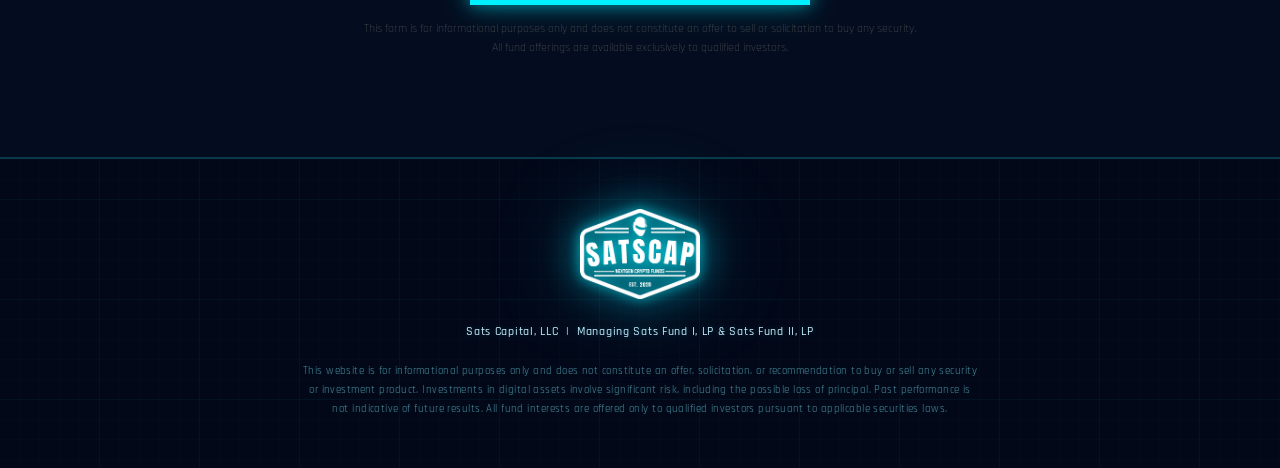
==== commit ebdebccb: "Add !important to white-space style for h2" ====
--- a/index.html
+++ b/index.html
@@ -661,7 +661,7 @@
 
       /* Fix headline — wrap at natural points, centered */
       .thesis-header h2 {
-        white-space: normal;
+        white-space: normal !important;
         font-size: clamp(16px, 5.5vw, 26px);
         text-align: center;
       }
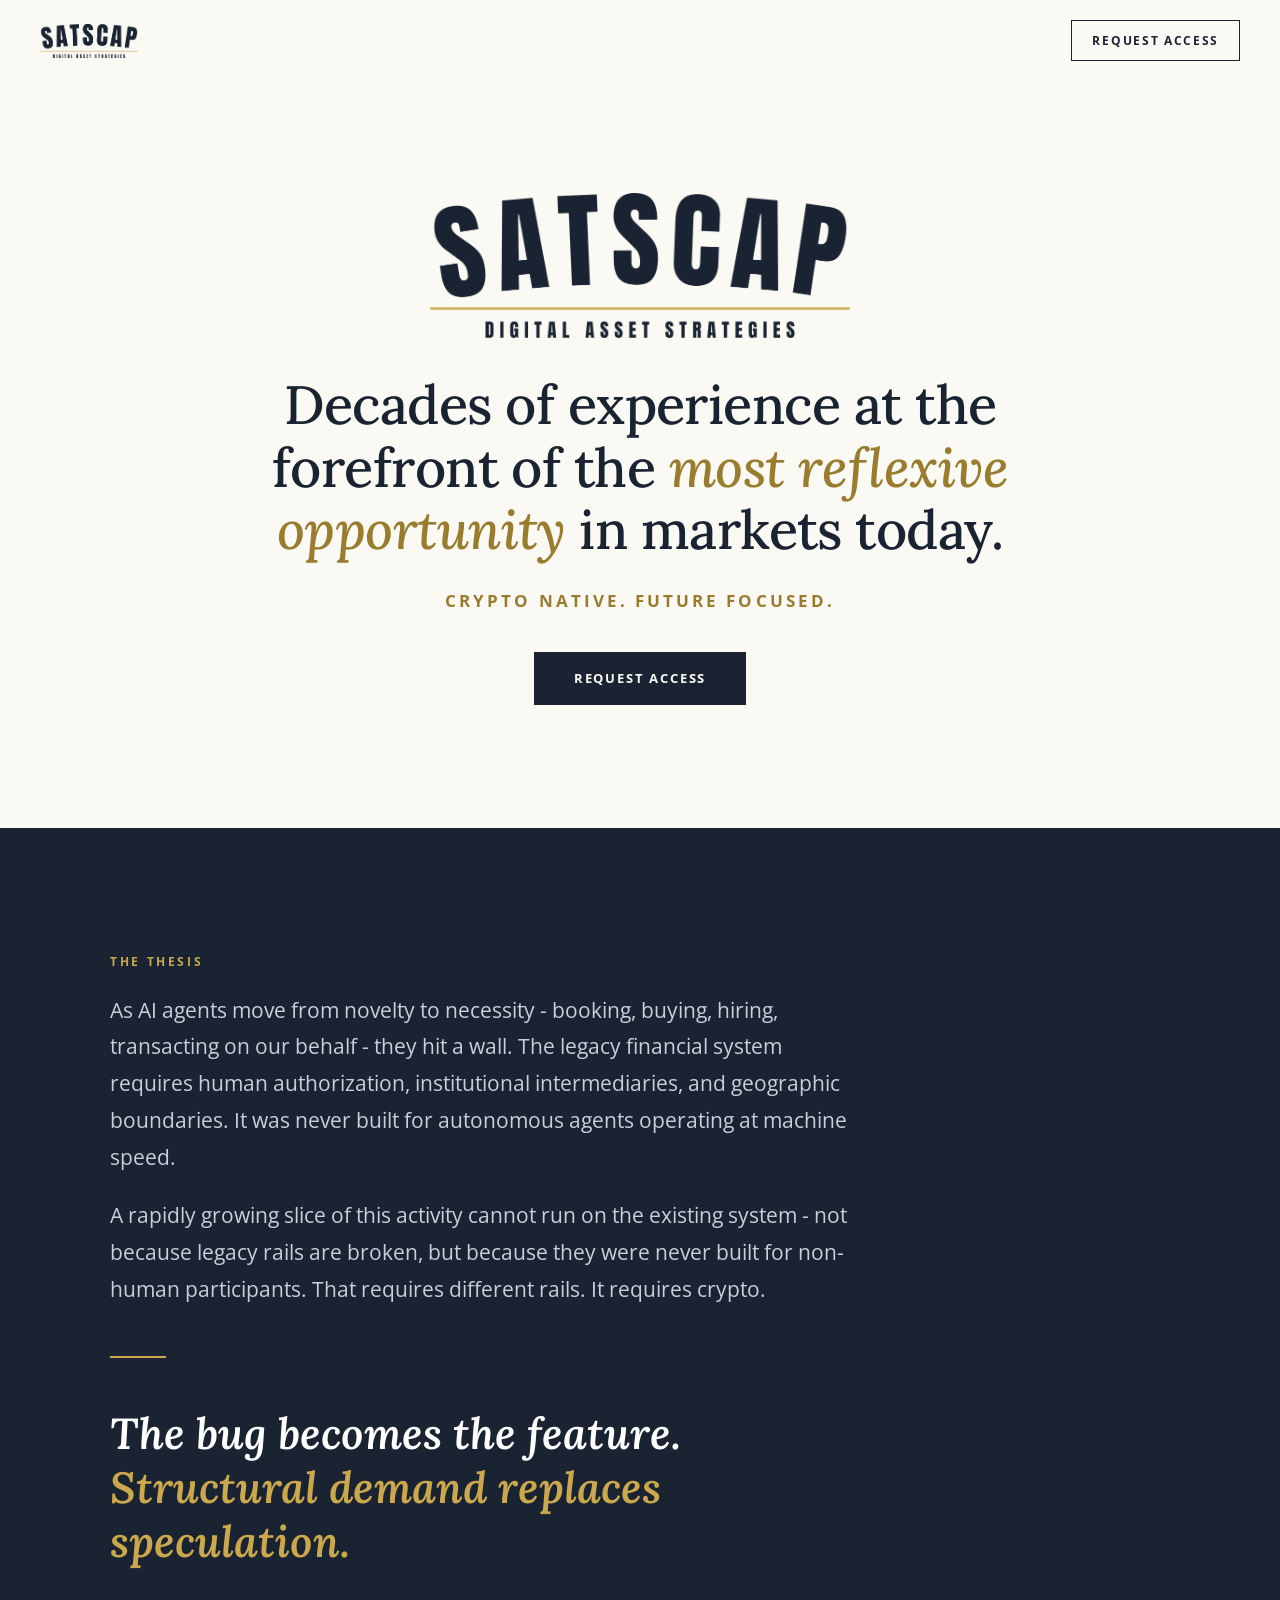
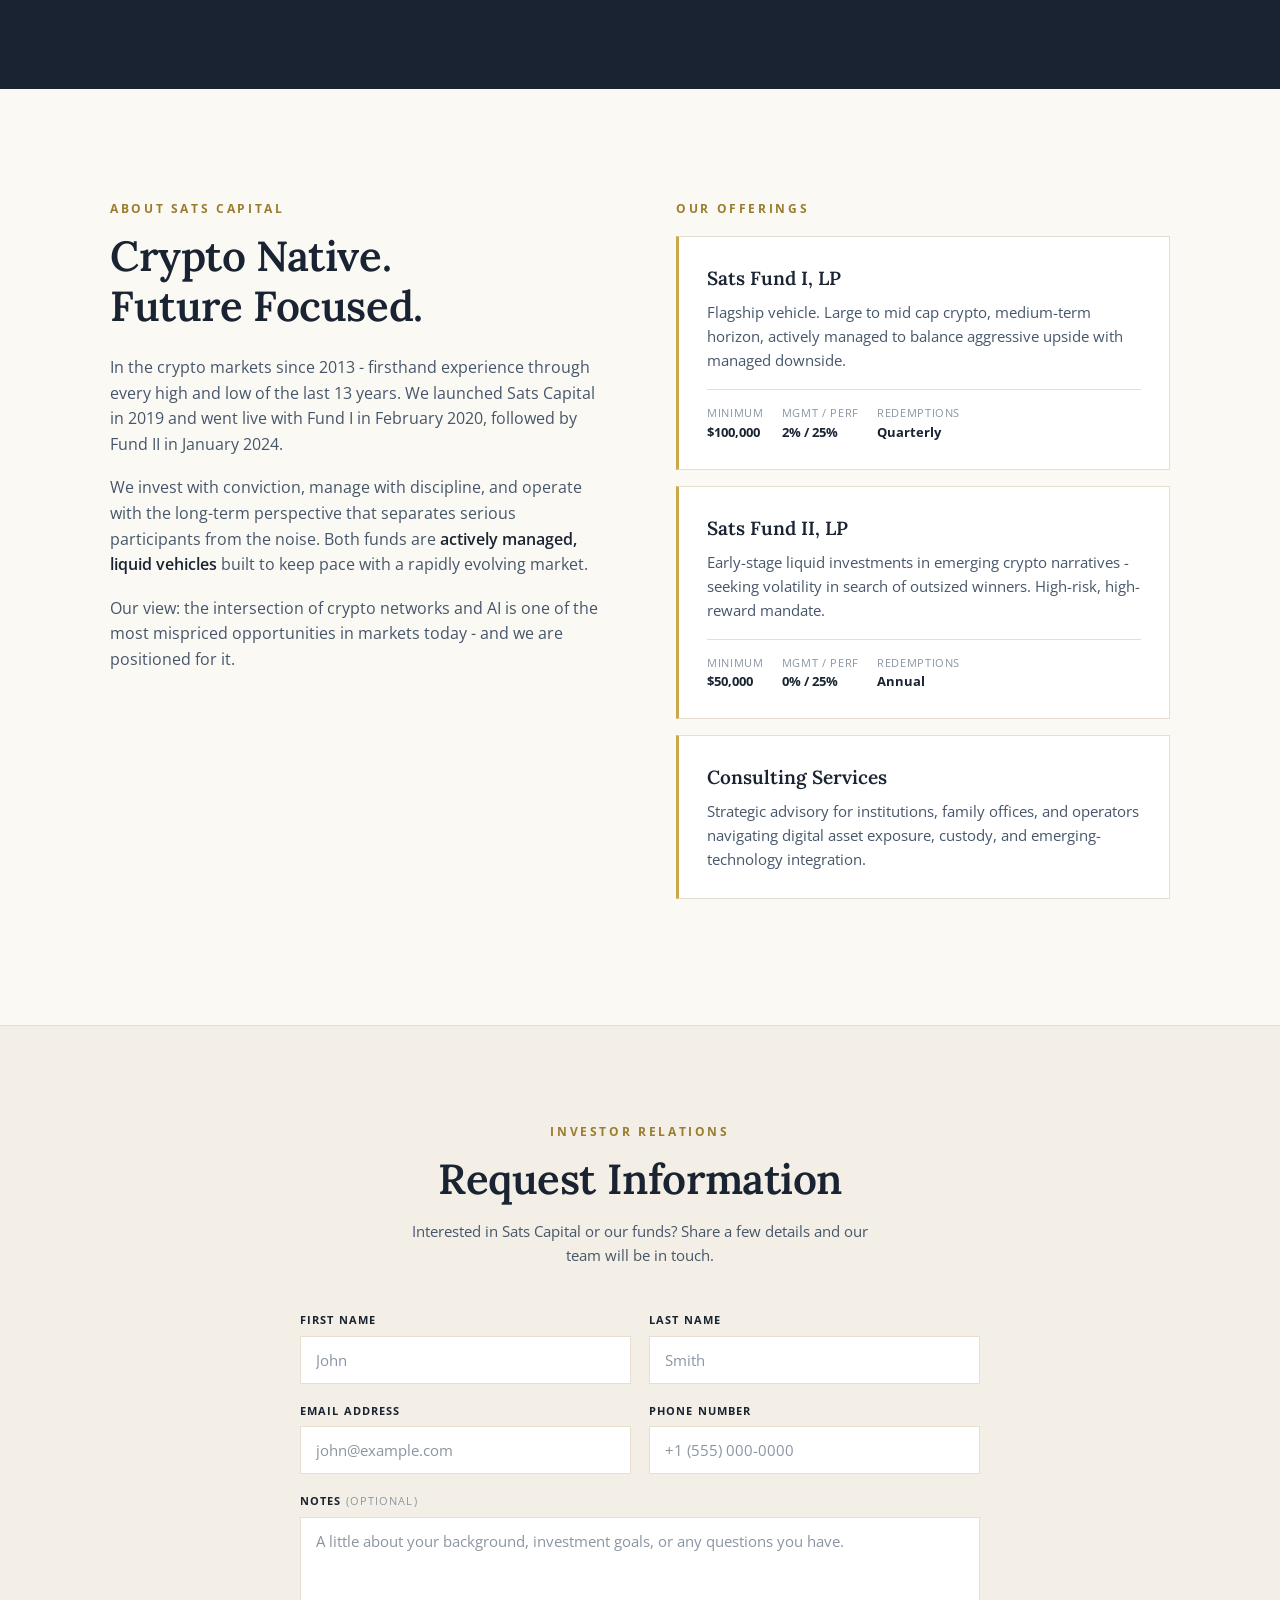
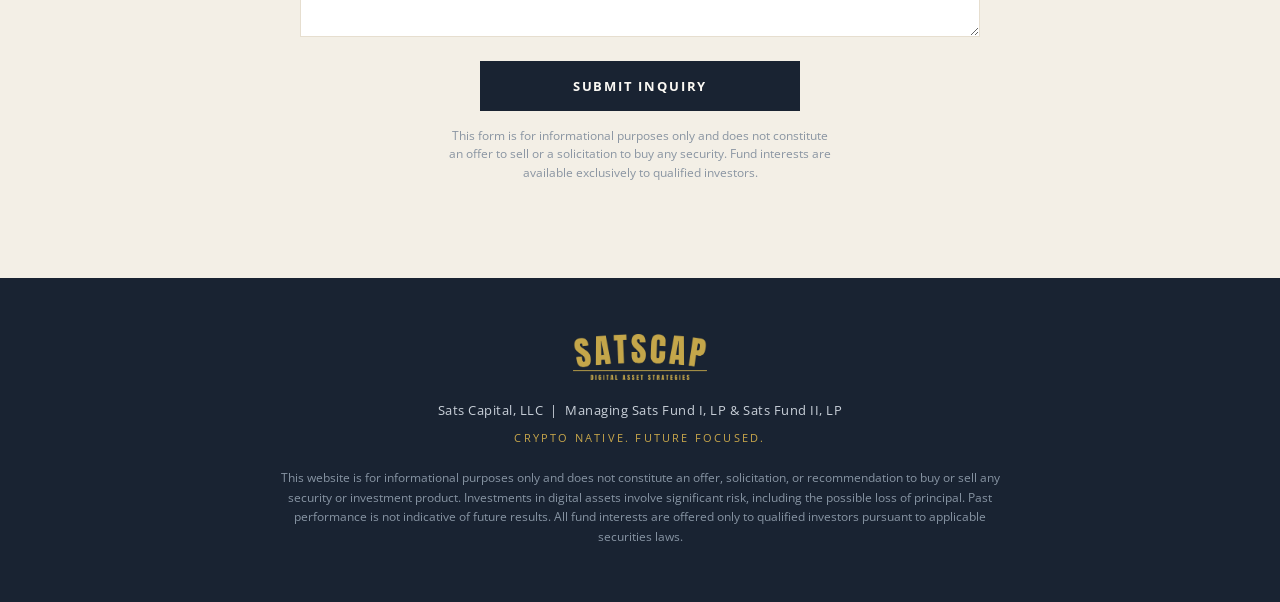
==== commit 687148a4: "Update print statement from 'Hello' to 'Goodbye'" ====
--- a/index.html
+++ b/index.html
@@ -3,1224 +3,231 @@
 <head>
   <meta charset="UTF-8" />
   <meta name="viewport" content="width=device-width, initial-scale=1.0" />
-  <title>Sats Capital, LLC — Crypto Fund Manager</title>
-  <link href="https://fonts.googleapis.com/css2?family=Orbitron:wght@400;500;600;700;900&family=Rajdhani:wght@300;400;500;600;700&display=swap" rel="stylesheet" />
+  <title>Sats Capital, LLC — Crypto Native. Future Focused.</title>
+  <link rel="preconnect" href="https://fonts.googleapis.com" />
+  <link rel="preconnect" href="https://fonts.gstatic.com" crossorigin />
+  <link href="https://fonts.googleapis.com/css2?family=Lora:ital,wght@0,400;0,500;0,600;1,500;1,600&family=Open+Sans:wght@400;500;600;700&display=swap" rel="stylesheet" />
   <style>
     :root {
-      --orange: #00f0ff;
-      --orange-dim: #0099cc;
-      --orange-glow: rgba(0, 240, 255, 0.55);
-      --orange-glow-soft: rgba(0, 240, 255, 0.18);
-      --black: #020818;
-      --dark: #040d1f;
-      --card: #060f24;
-      --border: #0a3a4a;
-      --text: #c8f0ff;
-      --muted: #888;
-    }
-
+      --paper:      #FBF9F4;
+      --paper-2:    #F3EFE6;
+      --ink:        #192332;  /* brand navy */
+      --ink-soft:   #46566A;
+      --ink-faint:  #8A95A2;
+      --gold:       #CAA84B;  /* brand gold — on dark / rules */
+      --gold-deep:  #9A7C2E;  /* deeper gold — text on cream */
+      --line:       #E6DECF;
+    }
     *, *::before, *::after { box-sizing: border-box; margin: 0; padding: 0; }
-
     html { scroll-behavior: smooth; }
-    ::-webkit-scrollbar { width: 0px; background: transparent; }
-    * { scrollbar-width: none; }
-
     body {
-      background-color: #020818;
-      animation: gridPulse 8s ease-in-out infinite;
-      background-image:
-        linear-gradient(rgba(0,240,255,0.03) 1px, transparent 1px),
-        linear-gradient(90deg, rgba(0,240,255,0.03) 1px, transparent 1px),
-        linear-gradient(rgba(0,240,255,0.015) 1px, transparent 1px),
-        linear-gradient(90deg, rgba(0,240,255,0.015) 1px, transparent 1px);
-      background-size: 100px 100px, 100px 100px, 20px 20px, 20px 20px;
-      background-position: -1px -1px, -1px -1px, -1px -1px, -1px -1px;
-      color: var(--text);
-      font-family: 'Rajdhani', sans-serif;
-      font-weight: 300;
-      overflow-x: hidden;
-    }
-
-    /* ── SCANLINES ── */
-    body::after {
-      content: '';
-      position: fixed;
-      inset: 0;
-      background: repeating-linear-gradient(
-        0deg,
-        transparent,
-        transparent 2px,
-        rgba(0,0,0,0.15) 2px,
-        rgba(0,0,0,0.15) 4px
-      );
-      pointer-events: none;
-      z-index: 9999;
-      opacity: 0.4;
-    }
-    /* ── NOISE OVERLAY ── */
-    body::before {
-      content: '';
-      position: fixed;
-      inset: 0;
-      background-image: url("data:image/svg+xml,%3Csvg viewBox='0 0 256 256' xmlns='http://www.w3.org/2000/svg'%3E%3Cfilter id='noise'%3E%3CfeTurbulence type='fractalNoise' baseFrequency='0.9' numOctaves='4' stitchTiles='stitch'/%3E%3C/filter%3E%3Crect width='100%25' height='100%25' filter='url(%23noise)' opacity='0.04'/%3E%3C/svg%3E");
-      pointer-events: none;
-      z-index: 0;
-      opacity: 0.4;
-    }
-
-    /* ── NAV ── */
-    nav {
-      position: fixed;
-      top: 0; left: 0; right: 0;
-      z-index: 100;
-      display: grid;
-      grid-template-columns: 1fr auto 1fr;
-      align-items: center;
-      padding: 20px 60px;
-      background: linear-gradient(to bottom, rgba(10,10,10,0.95), transparent);
-    }
-    nav .nav-right {
-      display: flex;
-      justify-content: flex-end;
-    }
-
-    .nav-logo {
-      font-family: 'Orbitron', sans-serif;
-      font-weight: 700;
-      font-size: 22px;
-      letter-spacing: 0.12em;
-      color: #e0faff;
-      text-decoration: none;
-      text-shadow:
-        0 0 2px #fff,
-        0 0 4px #fff8f0,
-        0 0 8px var(--orange),
-        0 0 14px var(--orange),
-        0 0 28px var(--orange-dim),
-        0 0 50px var(--orange-dim);
-    }
-    .nav-logo span { color: #e0faff; }
-
-    .nav-cta {
-      font-family: 'Orbitron', sans-serif;
-      font-size: 14px;
-      font-weight: 700;
-      letter-spacing: 0.12em;
-      text-transform: uppercase;
-      color: #e0faff;
-      background: transparent;
-      border: 1.5px solid var(--orange);
-      padding: 9px 22px;
-      text-decoration: none;
-      position: relative;
-      text-shadow: 0 0 2px #fff, 0 0 8px rgba(0,240,255,0.7);
-      box-shadow:
-        0 0 8px var(--orange),
-        0 0 18px var(--orange-dim),
-        inset 0 0 8px rgba(0,240,255,0.08);
-      transition: text-shadow 0.2s, box-shadow 0.2s;
-    }
-    .nav-cta::before, .nav-cta::after { display: none; }
-    .nav-cta:hover {
-      text-shadow: 0 0 2px #fff, 0 0 12px rgba(0,240,255,0.9);
-      box-shadow:
-        0 0 14px var(--orange),
-        0 0 35px var(--orange-dim),
-        inset 0 0 14px rgba(0,240,255,0.12);
-    }
-
-    /* ── HERO ── */
-    .hero {
-      position: relative;
-      z-index: 1;
-      overflow: hidden;
-      height: 100vh;
-      min-height: 600px;
-      display: flex;
-      flex-direction: column;
-      align-items: center;
-      justify-content: center;
-      text-align: center;
-      padding: 80px 40px 60px;
-    }
-
-    /* Radial glow behind hero */
-    .hero::after {
-      content: '';
-      position: absolute;
-      top: 30%;
-      left: 50%;
-      transform: translate(-50%, -50%);
-      width: 700px;
-      height: 700px;
-      background: radial-gradient(circle, rgba(247,147,26,0.10) 0%, transparent 70%);
-      pointer-events: none;
-    }
-
-    .hero-rule {
-      display: none;
-    }
-
-    .hero-logo-wrap {
-      opacity: 0;
-      animation: fadeUp 0.9s ease forwards 0.35s;
-      display: flex;
-      justify-content: center;
-      align-self: stretch;
-    }
-    .hero-logo-img {
-      width: clamp(380px, 72vw, 900px);
-      height: auto;
-      filter:
-        brightness(1.05) hue-rotate(175deg) saturate(1.2)
-        drop-shadow(0 0 6px rgba(0,240,255,0.7))
-        drop-shadow(0 0 16px rgba(0,240,255,0.35))
-        drop-shadow(0 0 30px rgba(0,200,255,0.15));
-      animation: logoGlow 4s ease-in-out infinite 2s;
-    }
-    @keyframes logoGlow {
-      0%, 100% {
-        filter:
-          brightness(1.05)
-          drop-shadow(0 0 6px rgba(0,240,255,0.7))
-          drop-shadow(0 0 16px rgba(0,240,255,0.35))
-          drop-shadow(0 0 30px rgba(0,200,255,0.15));
-      }
-      50% {
-        filter:
-          brightness(1.2)
-          drop-shadow(0 0 10px rgba(0,240,255,0.9))
-          drop-shadow(0 0 28px rgba(0,240,255,0.5))
-          drop-shadow(0 0 50px rgba(0,200,255,0.2));
-      }
-    }
-
-    .hero-sub {
-      margin-top: 60px;
-      font-family: 'Rajdhani', sans-serif;
-      font-size: clamp(17px, 2.2vw, 26px);
-      font-weight: 600;
-      color: #e0faff;
-      max-width: none;
-      white-space: nowrap;
-      line-height: 1.4;
-      letter-spacing: 0.08em;
-      text-transform: uppercase;
-      opacity: 0;
-      animation: fadeUp 0.9s ease forwards 0.5s;
-      text-shadow:
-        0 0 2px #fff,
-        0 0 5px #fff8f0,
-        0 0 10px var(--orange),
-        0 0 20px var(--orange),
-        0 0 40px var(--orange-dim);
-    }
-
-    .hero-badges {
-      display: flex;
-      gap: 28px;
-      margin-top: 42px;
-      opacity: 0;
-      animation: fadeUp 0.9s ease forwards 0.65s;
-      flex-wrap: wrap;
-      justify-content: center;
-      align-items: center;
-    }
-    .badge {
-      font-family: 'Rajdhani', sans-serif;
-      font-size: clamp(17px, 2.2vw, 26px);
-      font-weight: 600;
-      letter-spacing: 0.08em;
-      text-transform: uppercase;
-      color: #e0faff;
-      background: transparent;
-      border: none;
-      padding: 4px 0;
-      position: relative;
-      text-shadow:
-        0 0 2px #fff,
-        0 0 5px #fff8f0,
-        0 0 8px var(--orange),
-        0 0 18px var(--orange),
-        0 0 35px var(--orange-dim);
-    }
-    .badge::before,
-    .badge::after {
-      content: '';
-      position: absolute;
-      top: 50%;
-      width: 14px;
-      height: 1.5px;
-      background: var(--orange);
-      box-shadow: 0 0 5px var(--orange), 0 0 10px var(--orange-dim);
-      transform: translateY(-50%);
-    }
-    .badge::before { right: 100%; margin-right: 6px; }
-    .badge::after  { left: 100%;  margin-left: 6px; }
-
-    .hero-cta {
-      margin-top: 28px;
-      display: inline-block;
-      font-family: 'Rajdhani', sans-serif;
-      font-size: clamp(17px, 2.2vw, 26px);
-      font-weight: 600;
-      letter-spacing: 0.2em;
-      text-transform: uppercase;
-      background: transparent;
-      color: #e0faff;
-      padding: 16px 42px;
-      text-decoration: none;
-      opacity: 0;
-      animation: fadeUp 0.9s ease forwards 0.8s;
-      position: relative;
-      z-index: 1;
-      text-shadow:
-        0 0 2px #fff,
-        0 0 5px #fff8f0,
-        0 0 10px var(--orange),
-        0 0 20px var(--orange),
-        0 0 40px var(--orange-dim);
-      transition: text-shadow 0.2s;
-    }
-    .hero-cta::before,
-    .hero-cta::after {
-      content: '';
-      position: absolute;
-      top: 50%;
-      width: 22px;
-      height: 1.5px;
-      background: var(--orange);
-      box-shadow: 0 0 6px var(--orange), 0 0 12px var(--orange-dim);
-      transform: translateY(-50%);
-    }
-    .hero-cta::before { right: 100%; margin-right: 2px; }
-    .hero-cta::after  { left: 100%;  margin-left: 2px; }
-    .hero-cta:hover {
-      text-shadow:
-        0 0 2px #fff,
-        0 0 8px #fff8f0,
-        0 0 16px var(--orange),
-        0 0 35px var(--orange),
-        0 0 60px var(--orange-dim);
-      transform: none;
-    }
-
-    .scroll-hint {
-      position: absolute;
-      bottom: 36px;
-      left: 50%;
-      transform: translateX(-50%);
-      display: flex;
-      flex-direction: column;
-      align-items: center;
-      gap: 8px;
-      opacity: 0;
-      animation: fadeIn 1s ease forwards 1.4s;
-    }
-    .scroll-hint span {
-      font-family: 'Rajdhani', sans-serif;
-      font-size: 10px;
-      letter-spacing: 0.08em;
-      text-transform: uppercase;
-      color: var(--muted);
-    }
-    .scroll-line {
-      width: 1px;
-      height: 40px;
-      background: linear-gradient(to bottom, var(--orange), transparent);
-      animation: scrollPulse 2s ease-in-out infinite;
-    }
-
-    /* ── ABOUT SECTION ── */
-    .section {
-      position: relative;
-      z-index: 1;
-      z-index: 1;
-      max-width: 1100px;
-      margin: 0 auto;
-      padding: 100px 60px;
-    }
-
-    .section-label {
-      font-family: 'Rajdhani', sans-serif;
-      font-size: 14px;
-      font-weight: 600;
-      letter-spacing: 0.3em;
-      text-transform: uppercase;
-      color: var(--orange);
-      margin-bottom: 20px;
-    }
-
-    .section h2 {
-      font-family: 'Orbitron', sans-serif;
-      font-weight: 700;
-      font-size: clamp(24px, 3vw, 40px);
-      text-transform: uppercase;
-      line-height: 1.15;
-      color: #fff;
-      margin-bottom: 28px;
-    }
-
-    .about-grid {
-      display: grid;
-      grid-template-columns: 1fr 1fr;
-      gap: 60px;
-      align-items: start;
-    }
-
-    .about-text p {
-      font-family: 'Rajdhani', sans-serif;
-      font-size: 19px;
-      font-weight: 500;
-      line-height: 1.85;
-      color: #d0eaf5;
-      margin-bottom: 20px;
-    }
-    .about-text p strong {
-      color: #ffffff;
-      font-weight: 700;
-      text-shadow: 0 0 8px rgba(0,240,255,0.4);
-    }
-
-    .funds-stack {
-      display: flex;
-      flex-direction: column;
-      gap: 16px;
-    }
-
-    .fund-card {
-      border: 1px solid var(--border);
-      padding: 28px 30px;
-      background: var(--card);
-      position: relative;
-      overflow: hidden;
-      transition: border-color 0.25s;
-    }
-    .fund-card::before {
-      content: '';
-      position: absolute;
-      top: 0; left: 0;
-      width: 3px;
-      height: 100%;
-      background: var(--orange);
-      box-shadow: 0 0 10px var(--orange-glow);
-    }
-    .fund-card:hover { border-color: var(--orange); box-shadow: 0 0 20px rgba(0,240,255,0.08); }
-
-    .fund-name {
-      font-family: 'Orbitron', sans-serif;
-      font-weight: 600;
-      font-size: 16px;
-      letter-spacing: 0.08em;
-      text-transform: uppercase;
-      color: #e0faff;
-      margin-bottom: 10px;
-      text-shadow: 0 0 8px rgba(0,240,255,0.4);
-    }
-    .fund-desc {
-      font-family: 'Rajdhani', sans-serif;
-      font-size: 16px;
-      font-weight: 500;
-      color: #a0c8d8;
-      line-height: 1.7;
-    }
-
-    /* ── DIVIDER ── */
-    .divider {
-      max-width: 1100px;
-      margin: 0 auto;
-      padding: 0 60px;
-    }
-    .divider hr {
-      border: none;
-      border-top: 1px solid var(--border);
-    }
-
-    /* ── FORM SECTION ── */
-    .form-section {
-      position: relative;
-      z-index: 1;
-      background: var(--dark);
-      border-top: 1px solid var(--border);
-      border-bottom: 1px solid var(--border);
-    }
-
-    .form-section .section {
-      padding: 100px 60px;
-    }
-
-    .form-section .section-header {
-      text-align: center;
-      margin-bottom: 56px;
-    }
-
-    form {
-      display: grid;
-      grid-template-columns: 1fr 1fr;
-      gap: 20px;
-      max-width: 720px;
-      margin: 0 auto;
-    }
-
-    .form-group {
-      display: flex;
-      flex-direction: column;
-      gap: 8px;
-    }
-    .form-group.full { grid-column: 1 / -1; }
-
-    label {
-      font-family: 'Rajdhani', sans-serif;
-      font-size: 11px;
-      font-weight: 600;
-      letter-spacing: 0.08em;
-      text-transform: uppercase;
-      color: #c8f0ff;
-    }
-
-    input, textarea {
-      background: #081828;
-      border: 1px solid #2a7a9a;
-      color: var(--text);
-      font-family: 'Rajdhani', sans-serif;
-      font-size: 15px;
-      font-weight: 400;
-      padding: 14px 16px;
-      outline: none;
-      transition: border-color 0.2s;
-      width: 100%;
-    }
-    input:focus, textarea:focus { border-color: var(--orange); }
-    input::placeholder, textarea::placeholder { color: #6ab8cc; }
-
-    textarea { resize: vertical; min-height: 110px; }
-
-    .form-submit {
-      grid-column: 1 / -1;
-      display: flex;
-      flex-direction: column;
-      align-items: center;
-      gap: 14px;
-      margin-top: 8px;
-    }
-
-    button[type="submit"] {
-      font-family: 'Rajdhani', sans-serif;
-      font-size: 14px;
-      font-weight: 600;
-      letter-spacing: 0.2em;
-      text-transform: uppercase;
-      background: var(--orange);
-      color: var(--black);
-      border: none;
-      padding: 17px 60px;
-      cursor: pointer;
-      transition: background 0.2s, transform 0.15s, box-shadow 0.2s;
-      width: 100%;
-      max-width: 340px;
-      box-shadow: 0 0 18px var(--orange-glow), 0 0 40px var(--orange-glow-soft);
-    }
-    button[type="submit"]:hover { background: #ffb84d; transform: translateY(-1px); box-shadow: 0 0 28px var(--orange-glow), 0 0 60px var(--orange-glow-soft); }
-
-    .form-note {
-      font-size: 12px;
-      color: #555;
-      text-align: center;
-      line-height: 1.6;
-    }
-
-    /* Success message */
-    .success-msg {
-      display: none;
-      text-align: center;
-      padding: 40px;
-      border: 1px solid var(--orange);
-      background: rgba(247,147,26,0.06);
-      max-width: 480px;
-      margin: 0 auto;
-    }
-    .success-msg h3 {
-      font-family: 'Orbitron', sans-serif;
-      font-size: 24px;
-      font-weight: 600;
-      text-transform: uppercase;
-      color: var(--orange);
-      margin-bottom: 12px;
-    }
-    .success-msg p { font-size: 15px; color: var(--muted); }
-
-    /* ── FOOTER ── */
-    footer {
-      position: relative;
-      z-index: 1;
-      text-align: center;
-      padding: 50px 40px;
-      border-top: 1px solid var(--border);
-    }
-    .footer-logo-img {
-      width: 120px;
-      height: auto;
-      margin-bottom: 16px;
-      filter:
-        brightness(1.1) hue-rotate(175deg) saturate(1.5)
-        drop-shadow(0 0 6px rgba(0,240,255,0.9))
-        drop-shadow(0 0 18px rgba(0,240,255,0.6))
-        drop-shadow(0 0 40px rgba(0,200,255,0.3));
-    }
-    footer .footer-logo {
-      font-family: 'Orbitron', sans-serif;
-      font-weight: 700;
-      font-size: 18px;
-      letter-spacing: 0.08em;
-      text-transform: uppercase;
-      color: #e0faff;
-      text-shadow:
-        0 0 2px #fff,
-        0 0 4px #fff8f0,
-        0 0 8px var(--orange),
-        0 0 16px var(--orange),
-        0 0 32px var(--orange-dim),
-        0 0 55px var(--orange-dim);
-      margin-bottom: 10px;
-    }
-    footer .footer-logo span { color: #e0faff; }
-    footer p {
-      font-size: 12px;
-      font-family: 'Rajdhani', sans-serif;
-      font-weight: 500;
-      letter-spacing: 0.06em;
-      color: #c8f0ff;
-      text-shadow: 0 0 6px rgba(0,240,255,0.25);
-      line-height: 1.8;
-    }
-    footer .disclaimer {
-      max-width: 680px;
-      margin: 20px auto 0;
-      font-size: 11px;
-      font-family: 'Rajdhani', sans-serif;
-      font-weight: 400;
-      letter-spacing: 0.04em;
-      color: #4a8899;
-      text-shadow: 0 0 4px rgba(0,240,255,0.15);
-      line-height: 1.7;
-    }
-
-    /* ── ANIMATIONS ── */
-    @keyframes neonFlicker {
-      0%, 19%, 21%, 23%, 25%, 54%, 56%, 100% {
-        text-shadow:
-          0 0 2px #fff,
-          0 0 5px #fff8f0,
-          0 0 10px var(--orange),
-          0 0 20px var(--orange),
-          0 0 40px var(--orange-dim),
-          0 0 70px var(--orange-dim),
-          0 0 110px rgba(0,200,255,0.3);
-      }
-      20%, 24%, 55% {
-        text-shadow:
-          0 0 1px #fff8f0,
-          0 0 3px var(--orange),
-          0 0 8px var(--orange-dim);
-        color: #ffe0b0;
-      }
-    }
-
-    @keyframes fadeUp {
-      from { opacity: 0; transform: translateY(24px); }
-      to   { opacity: 1; transform: translateY(0); }
-    }
-    @keyframes fadeIn {
-      from { opacity: 0; }
-      to   { opacity: 1; }
-    }
-    @keyframes scrollPulse {
-      0%, 100% { opacity: 0.4; transform: scaleY(1); }
-      50%       { opacity: 1;   transform: scaleY(1.15); }
-    }
-
-    /* ── RESPONSIVE ── */
-    @media (max-width: 768px) {
-      nav { padding: 18px 24px; }
-      .section { padding: 70px 24px; }
-      .divider { padding: 0 24px; }
-      .about-grid { grid-template-columns: 1fr; gap: 40px; }
+      background: var(--paper); color: var(--ink);
+      font-family: 'Open Sans', system-ui, sans-serif; font-weight: 400; line-height: 1.6;
+      -webkit-font-smoothing: antialiased; overflow-x: hidden;
+    }
+    .wrap { max-width: 1140px; margin: 0 auto; padding: 0 40px; }
+    .eyebrow { font-size: 12px; font-weight: 700; letter-spacing: 0.22em; text-transform: uppercase; color: var(--gold-deep); }
+    h2.display { font-family: 'Lora', serif; font-weight: 600; font-size: clamp(28px, 3.4vw, 42px); line-height: 1.18; letter-spacing: -0.01em; color: var(--ink); }
+
+    /* NAV */
+    nav { position: fixed; inset: 0 0 auto 0; z-index: 100; display: flex; align-items: center; justify-content: space-between; padding: 20px 40px; transition: background .3s, border-color .3s, padding .3s; border-bottom: 1px solid transparent; }
+    nav.scrolled { background: rgba(251,249,244,.93); backdrop-filter: blur(8px); border-bottom: 1px solid var(--line); padding: 12px 40px; }
+    .logo-nav { height: 34px; width: auto; display: block; transition: height .3s; }
+    nav.scrolled .logo-nav { height: 28px; }
+    .nav-cta { font-size: 12px; font-weight: 700; letter-spacing: .14em; text-transform: uppercase; color: var(--ink); text-decoration: none; border: 1.5px solid var(--ink); padding: 10px 20px; transition: background .2s, color .2s; }
+    .nav-cta:hover { background: var(--ink); color: var(--paper); }
+
+    /* HERO */
+    .hero { min-height: 92vh; display: flex; flex-direction: column; align-items: center; justify-content: center; text-align: center; padding: 150px 40px 80px; }
+    .logo-hero { width: clamp(260px, 40vw, 420px); height: auto; margin-bottom: 36px; }
+    .hero h1 { font-family: 'Lora', serif; font-weight: 500; font-size: clamp(30px, 4.6vw, 54px); line-height: 1.15; letter-spacing: -0.01em; max-width: 900px; margin: 0 auto; }
+    .hero h1 em { font-style: italic; color: var(--gold-deep); }
+    .hero .lede { margin-top: 26px; font-size: clamp(15px, 1.7vw, 19px); color: var(--ink-soft); max-width: 54ch; }
+    .hero-tag { margin-top: 26px; font-size: clamp(13px, 1.6vw, 17px); font-weight: 700; letter-spacing: .18em; text-transform: uppercase; color: var(--gold-deep); }
+    .hero-cta { margin-top: 38px; display: inline-block; font-size: 13px; font-weight: 700; letter-spacing: .14em; text-transform: uppercase; color: var(--paper); background: var(--ink); padding: 16px 40px; text-decoration: none; transition: background .2s, transform .15s; }
+    .hero-cta:hover { background: var(--gold-deep); transform: translateY(-1px); }
+    .hero .confidential { margin-top: 30px; font-size: 11px; letter-spacing: .18em; text-transform: uppercase; color: var(--ink-faint); }
+
+    /* STATS */
+    .stats { border-top: 1px solid var(--line); border-bottom: 1px solid var(--line); background: var(--paper-2); }
+    .stats-grid { display: grid; grid-template-columns: repeat(4, 1fr); }
+    .stat { padding: 44px 28px; text-align: center; border-right: 1px solid var(--line); }
+    .stat:last-child { border-right: none; }
+    .stat .num { font-family: 'Lora', serif; font-weight: 600; font-size: clamp(34px, 4vw, 50px); color: var(--gold-deep); line-height: 1; }
+    .stat .cap { margin-top: 12px; font-size: 11px; font-weight: 700; letter-spacing: .14em; text-transform: uppercase; color: var(--ink); }
+    .stat .sub { margin-top: 8px; font-size: 12.5px; color: var(--ink-soft); line-height: 1.55; }
+
+    /* THESIS dark band */
+    .thesis { background: var(--ink); color: #EAE3D3; padding: 120px 0; }
+    .thesis .eyebrow { color: var(--gold); }
+    .thesis .passage { max-width: 62ch; font-size: clamp(17px, 1.9vw, 21px); line-height: 1.75; color: #C9D0D9; margin-top: 18px; }
+    .thesis .passage + .passage { margin-top: 22px; }
+    .thesis .rule { width: 56px; height: 2px; background: var(--gold); margin: 48px 0; }
+    .thesis .statement { font-family: 'Lora', serif; font-style: italic; font-weight: 600; font-size: clamp(26px, 3.4vw, 44px); line-height: 1.25; color: #fff; max-width: 22ch; }
+    .thesis .statement .gold { color: var(--gold); font-style: italic; }
+
+    /* ABOUT + OFFERINGS */
+    .about-grid { display: grid; grid-template-columns: 1fr 1fr; gap: 72px; align-items: start; }
+    .about-copy .eyebrow { display: block; margin-bottom: 14px; }
+    .about-copy h2 { margin-bottom: 24px; }
+    .about-copy p { color: var(--ink-soft); margin-bottom: 18px; font-size: 16px; }
+    .about-copy p strong { color: var(--ink); font-weight: 600; }
+    .offerings .eyebrow { display: block; margin-bottom: 18px; }
+    .fund { border: 1px solid var(--line); border-left: 3px solid var(--gold); background: #fff; padding: 26px 28px; margin-bottom: 16px; transition: box-shadow .2s, transform .2s; }
+    .fund:hover { box-shadow: 0 14px 40px rgba(25,35,50,.07); transform: translateY(-2px); }
+    .fund .name { font-family: 'Lora', serif; font-weight: 600; font-size: 19px; color: var(--ink); margin-bottom: 8px; }
+    .fund .desc { font-size: 14.5px; color: var(--ink-soft); line-height: 1.65; }
+    .fund .terms { margin-top: 16px; padding-top: 14px; border-top: 1px solid var(--line); display: flex; flex-wrap: wrap; gap: 18px; }
+    .fund .terms span { font-size: 11px; letter-spacing: .06em; text-transform: uppercase; color: var(--ink-faint); }
+    .fund .terms span b { color: var(--ink); font-weight: 700; letter-spacing: 0; text-transform: none; font-size: 13px; display: block; }
+
+    /* CONTACT */
+    .contact { background: var(--paper-2); border-top: 1px solid var(--line); }
+    .contact .section-head { text-align: center; margin: 0 auto 44px; }
+    .contact .section-head .eyebrow { display:block; margin-bottom: 14px; }
+    .contact .lede { color: var(--ink-soft); font-size: 15px; max-width: 54ch; margin: 14px auto 0; }
+    form { display: grid; grid-template-columns: 1fr 1fr; gap: 18px; max-width: 680px; margin: 0 auto; }
+    .fg { display: flex; flex-direction: column; gap: 7px; }
+    .fg.full { grid-column: 1 / -1; }
+    label { font-size: 11px; font-weight: 700; letter-spacing: .1em; text-transform: uppercase; color: var(--ink); }
+    label .opt { color: var(--ink-faint); font-weight: 400; }
+    input, textarea { background: #fff; border: 1px solid var(--line); color: var(--ink); font-family: 'Open Sans', sans-serif; font-size: 15px; padding: 13px 15px; outline: none; transition: border-color .2s; }
+    input:focus, textarea:focus { border-color: var(--gold); }
+    input::placeholder, textarea::placeholder { color: var(--ink-faint); }
+    textarea { resize: vertical; min-height: 120px; }
+    .submit-row { grid-column: 1 / -1; display: flex; flex-direction: column; align-items: center; gap: 16px; margin-top: 6px; }
+    button[type="submit"] { font-family: 'Open Sans', sans-serif; font-size: 13px; font-weight: 700; letter-spacing: .14em; text-transform: uppercase; color: var(--paper); background: var(--ink); border: none; padding: 16px 56px; cursor: pointer; transition: background .2s, transform .15s; width: 100%; max-width: 320px; }
+    button[type="submit"]:hover { background: var(--gold-deep); transform: translateY(-1px); }
+    .form-note { font-size: 11.5px; color: var(--ink-faint); text-align: center; line-height: 1.6; max-width: 56ch; }
+
+    /* FOOTER */
+    footer { background: var(--ink); color: #C9D0D9; text-align: center; padding: 56px 40px; }
+    .logo-footer { height: 46px; width: auto; margin: 0 auto 20px; display: block; }
+    footer .entities { font-size: 13px; color: #C9D0D9; letter-spacing: .04em; }
+    footer .tag { font-size: 11px; letter-spacing: .2em; text-transform: uppercase; color: var(--gold); margin-top: 8px; }
+    footer .disclaimer { max-width: 720px; margin: 22px auto 0; font-size: 11.5px; color: #8794A3; line-height: 1.7; }
+
+    /* REVEAL */
+    .reveal { opacity: 0; transform: translateY(20px); transition: opacity .7s ease, transform .7s ease; }
+    .reveal.in { opacity: 1; transform: none; }
+    @media (prefers-reduced-motion: reduce) { .reveal { opacity: 1; transform: none; transition: none; } html { scroll-behavior: auto; } }
+
+    /* RESPONSIVE */
+    @media (max-width: 860px) {
+      .wrap { padding: 0 22px; }
+      nav, nav.scrolled { padding: 14px 22px; }
+      .stats-grid { grid-template-columns: 1fr 1fr; }
+      .stat:nth-child(2) { border-right: none; }
+      .stat:nth-child(1), .stat:nth-child(2) { border-bottom: 1px solid var(--line); }
+      .about-grid { grid-template-columns: 1fr; gap: 48px; }
       form { grid-template-columns: 1fr; }
-      .form-group.full { grid-column: 1; }
-
-      /* Hide nav CTA on mobile to prevent overlap */
+      .fg.full { grid-column: 1; }
+      .thesis, .contact { padding: 76px 0; }
+      .hero { padding: 130px 22px 70px; }
+    }
+    @media (max-width: 460px) {
       .nav-cta { display: none; }
-
-      /* Keep REQUEST INFO on one line */
-      .hero-cta {
-        font-size: clamp(11px, 3.5vw, 16px);
-        letter-spacing: 0.12em;
-        padding: 14px 28px;
-        white-space: nowrap;
-      }
-
-      /* Fix headline — wrap at natural points, centered */
-      .thesis-header h2 {
-        white-space: normal !important;
-        font-size: clamp(16px, 5.5vw, 26px);
-        text-align: center;
-      }
-      .thesis-header h2 .line1,
-      .thesis-header h2 .line2 {
-        display: block;
-        text-align: center;
-      }
-      .mobile-br { display: inline; }
-
-      /* Fix hero text overflow */
-      .hero-sub, .hero-badges {
-        font-size: clamp(12px, 3.5vw, 18px);
-        white-space: normal;
-        text-align: center;
-      }
-
-      /* Fix any nowrap elements */
-      * { max-width: 100%; box-sizing: border-box; }
-
-      /* Prevent horizontal scroll */
-      body { overflow-x: hidden; }
-
-      /* Scale down thesis passage close */
-      .thesis-passage-close {
-        font-size: clamp(13px, 4vw, 20px);
-      }
-
-      /* Fix pillar cards */
-      .thesis-trio { grid-template-columns: 1fr; }
-
-      /* Fix footer text */
-      footer p { font-size: 11px; }
-    }
-
-
-    /* Mobile headline breaks hidden on desktop */
-    .mobile-br { display: none; }
-
-    /* ── THESIS ── */
-    .thesis-header {
-      text-align: center;
-      margin-bottom: 70px;
-      display: flex;
-      flex-direction: column;
-      align-items: center;
-    }
-    .thesis-header h2 {
-      font-family: 'Orbitron', sans-serif;
-      font-weight: 700;
-      font-size: clamp(18px, 2.8vw, 40px);
-      text-transform: uppercase;
-      line-height: 1.3;
-      white-space: nowrap;
-      letter-spacing: 0.08em;
-      color: #e0faff;
-      text-shadow: 0 0 2px #fff, 0 0 10px rgba(0,240,255,0.7), 0 0 25px rgba(0,240,255,0.3);
-      margin-bottom: 64px;
-      text-align: center;
-    }
-    .thesis-block-label {
-      font-family: 'Orbitron', sans-serif;
-      font-size: 11px;
-      font-weight: 600;
-      letter-spacing: 0.3em;
-      text-transform: uppercase;
-      color: var(--orange);
-      text-shadow: 0 0 8px rgba(0,240,255,0.6);
-      margin-bottom: 20px;
-      padding-bottom: 10px;
-      border-bottom: 1px solid var(--border);
-    }
-    .thesis-quote {
-      font-family: 'Rajdhani', sans-serif;
-      font-size: clamp(20px, 2.5vw, 30px);
-      font-weight: 300;
-      font-style: italic;
-      color: #c8f0ff;
-      margin: 0 0 16px 0;
-      padding-left: 20px;
-      border-left: 3px solid var(--orange);
-    }
-    .thesis-body {
-      font-family: 'Rajdhani', sans-serif;
-      font-size: clamp(15px, 1.6vw, 18px);
-      font-weight: 400;
-      color: #8ab0c0;
-      line-height: 1.8;
-      margin: 0;
-    }
-    .pillars-grid {
-      display: grid;
-      grid-template-columns: 1fr 1fr;
-      gap: 32px;
-    }
-    .pillar {
-      border: 1px solid var(--border);
-      background: var(--card);
-      padding: 28px;
-      position: relative;
-      transition: border-color 0.25s;
-    }
-    .pillar::before {
-      content: '';
-      position: absolute;
-      top: 0; left: 0;
-      width: 3px; height: 100%;
-      background: var(--orange);
-      box-shadow: 0 0 8px rgba(0,240,255,0.5);
-    }
-    .pillar-number {
-      font-family: 'Orbitron', sans-serif;
-      font-size: 11px;
-      font-weight: 700;
-      letter-spacing: 0.2em;
-      color: var(--orange);
-      margin-bottom: 8px;
-      opacity: 0.7;
-    }
-    .pillar-title {
-      font-family: 'Orbitron', sans-serif;
-      font-size: clamp(12px, 1.2vw, 15px);
-      font-weight: 600;
-      letter-spacing: 0.05em;
-      color: #c8f0ff;
-      margin-bottom: 12px;
-      text-transform: uppercase;
-    }
-    .pillar-body {
-      font-family: 'Rajdhani', sans-serif;
-      font-size: clamp(13px, 1.3vw, 15px);
-      font-weight: 400;
-      color: #6a90a0;
-      line-height: 1.75;
-      margin: 0;
-    }
-    .thesis-close {
-      text-align: center;
-      max-width: 760px;
-      margin: 80px auto 0;
-      padding: 40px;
-      border: 1px solid var(--border);
-      position: relative;
-    }
-    .thesis-close::before {
-      content: '';
-      position: absolute;
-      inset: 0;
-      box-shadow: inset 0 0 40px rgba(0,240,255,0.04);
-    }
-    .thesis-close-line {
-      font-family: 'Rajdhani', sans-serif;
-      font-size: clamp(16px, 2vw, 22px);
-      font-weight: 500;
-      color: #c8f0ff;
-      margin: 0 0 16px;
-      line-height: 1.5;
-    }
-    .thesis-close-tag {
-      font-family: 'Orbitron', sans-serif;
-      font-size: clamp(11px, 1.2vw, 14px);
-      font-weight: 600;
-      letter-spacing: 0.15em;
-      text-transform: uppercase;
-      color: var(--orange);
-      text-shadow: 0 0 8px rgba(0,240,255,0.6);
-      margin: 0;
-    }
-    @media (max-width: 768px) {
-      .pillars-grid { grid-template-columns: 1fr; }
-    }
-
-
-    .thesis-lines {
-      display: flex;
-      flex-direction: column;
-      gap: 6px;
-    }
-    .thesis-lines p {
-      font-family: 'Orbitron', sans-serif;
-      font-size: clamp(13px, 1.4vw, 17px);
-      font-weight: 400;
-      color: #c8f0ff;
-      letter-spacing: 0.06em;
-      line-height: 1.6;
-      margin: 0;
-      padding: 10px 0;
-      border-bottom: 1px solid rgba(0,240,255,0.06);
-    }
-    .thesis-lines p:last-child {
-      border-bottom: none;
-      color: var(--orange);
-      text-shadow: 0 0 8px rgba(0,240,255,0.5);
-    }
-
-
-
-    .thesis-passage-block {
-      max-width: 820px;
-      margin: 0 auto 0;
-      text-align: center;
-    }
-    .thesis-passage {
-      font-family: 'Rajdhani', sans-serif;
-      font-size: clamp(16px, 1.8vw, 21px);
-      font-weight: 400;
-      color: #8ab0c0;
-      line-height: 1.85;
-      margin: 0 0 24px;
-      text-align: center;
-    }
-    .thesis-passage-close {
-      font-family: 'Orbitron', sans-serif;
-      font-size: clamp(16px, 2vw, 24px);
-      font-weight: 700;
-      letter-spacing: 0.08em;
-      color: #e0faff;
-      text-shadow: 0 0 2px #fff, 0 0 10px rgba(0,240,255,0.7), 0 0 25px rgba(0,240,255,0.3);
-      margin: 0;
-      text-align: center;
-    }
-
-    .thesis-trio {
-      display: grid;
-      grid-template-columns: repeat(3, 1fr);
-      gap: 32px;
-      margin-bottom: 0;
-    }
-    .thesis-trio .thesis-block {
-      margin-bottom: 0;
-    }
-    @media (max-width: 768px) {
-  
-    .thesis-passage-block {
-      max-width: 820px;
-      margin: 0 auto 0;
-      text-align: center;
-    }
-    .thesis-passage {
-      font-family: 'Rajdhani', sans-serif;
-      font-size: clamp(16px, 1.8vw, 21px);
-      font-weight: 400;
-      color: #8ab0c0;
-      line-height: 1.85;
-      margin: 0 0 24px;
-      text-align: center;
-    }
-    .thesis-passage-close {
-      font-family: 'Orbitron', sans-serif;
-      font-size: clamp(16px, 2vw, 24px);
-      font-weight: 700;
-      letter-spacing: 0.08em;
-      color: #e0faff;
-      text-shadow: 0 0 2px #fff, 0 0 10px rgba(0,240,255,0.7), 0 0 25px rgba(0,240,255,0.3);
-      margin: 0;
-      text-align: center;
-    }
-
-    .thesis-trio { grid-template-columns: 1fr; }
-    }
-
-    /* ── GRID PULSE ── */
-    @keyframes gridPulse {
-      0%, 100% {
-        background-image:
-          linear-gradient(rgba(0,240,255,0.03) 1px, transparent 1px),
-          linear-gradient(90deg, rgba(0,240,255,0.03) 1px, transparent 1px),
-          linear-gradient(rgba(0,240,255,0.015) 1px, transparent 1px),
-          linear-gradient(90deg, rgba(0,240,255,0.015) 1px, transparent 1px);
-      }
-      50% {
-        background-image:
-          linear-gradient(rgba(0,240,255,0.07) 1px, transparent 1px),
-          linear-gradient(90deg, rgba(0,240,255,0.07) 1px, transparent 1px),
-          linear-gradient(rgba(0,240,255,0.035) 1px, transparent 1px),
-          linear-gradient(90deg, rgba(0,240,255,0.035) 1px, transparent 1px);
-      }
-    }
-
-    /* ── CIRCUIT ELECTRICITY ── */
-    #circuitCanvas {
-      position: fixed;
-      inset: 0;
-      pointer-events: none;
-      z-index: 0;
-    }
-
-
-
-    /* ── CARD FLICKER ON HOVER ── */
-    .fund-card:hover {
-      border-color: var(--orange);
-      animation: cardFlicker 0.4s ease forwards;
-    }
-    @keyframes cardFlicker {
-      0%   { opacity: 1;    box-shadow: none; }
-      10%  { opacity: 0.7;  box-shadow: 0 0 8px rgba(0,240,255,0.2); }
-      20%  { opacity: 1;    box-shadow: 0 0 18px rgba(0,240,255,0.4); }
-      35%  { opacity: 0.85; box-shadow: 0 0 8px rgba(0,240,255,0.2); }
-      50%  { opacity: 1;    box-shadow: 0 0 24px rgba(0,240,255,0.5); }
-      100% { opacity: 1;    box-shadow: 0 0 20px rgba(0,240,255,0.3), inset 0 0 20px rgba(0,240,255,0.04); }
+      .stats-grid { grid-template-columns: 1fr; }
+      .stat { border-right: none; border-bottom: 1px solid var(--line); }
+      .stat:last-child { border-bottom: none; }
     }
   </style>
 </head>
 <body>
-  <!-- NAV -->
-  <nav>
-    <div></div>
-    <div></div>
-    <div class="nav-right"><a href="#contact" class="nav-cta">Invest in the Future Today</a></div>
+
+  <nav id="nav">
+    <a href="#top" aria-label="Sats Capital home"><img class="logo-nav" src="[data-uri]" alt="SATSCAP — Digital Asset Strategies" /></a>
+    <a href="#contact" class="nav-cta">Request Access</a>
   </nav>
 
-  <!-- HERO -->
-  <section class="hero">
-    <div class="hero-logo-wrap">
-      <img src="[data-uri]" alt="Sats Capital — Innovation Fund" class="hero-logo-img" />
-    </div>
-    <p class="hero-sub">Access asymmetry at the frontier of crypto and emerging tech</p>
-    <div class="hero-badges">
-      <div class="badge">Sats Fund I, LP</div>
-      <div class="badge">Sats Fund II, LP</div>
-      <div class="badge">Consulting Services</div>
-    </div>
-    <a href="#contact" class="hero-cta">Request Info About the Funds</a>
-    <div class="scroll-hint">
-      <div class="scroll-line"></div>
-      <span>Scroll</span>
+  <header class="hero" id="top">
+    <img class="logo-hero" src="[data-uri]" alt="SATSCAP — Digital Asset Strategies" />
+    <h1>Decades of experience at the forefront of the <em>most reflexive opportunity</em> in markets today.</h1>
+    <p class="hero-tag">Crypto Native. Future Focused.</p>
+    <a href="#contact" class="hero-cta">Request Access</a>
+  </header>
+
+  <section class="thesis">
+    <div class="wrap reveal">
+      <span class="eyebrow">The Thesis</span>
+      <p class="passage">As AI agents move from novelty to necessity - booking, buying, hiring, transacting on our behalf - they hit a wall. The legacy financial system requires human authorization, institutional intermediaries, and geographic boundaries. It was never built for autonomous agents operating at machine speed.</p>
+      <p class="passage">A rapidly growing slice of this activity cannot run on the existing system - not because legacy rails are broken, but because they were never built for non-human participants. That requires different rails. It requires crypto.</p>
+      <div class="rule"></div>
+      <p class="statement">The bug becomes the feature. <span class="gold">Structural demand replaces speculation.</span></p>
     </div>
   </section>
 
-  <!-- ABOUT -->
-  <section id="about">
-    <div class="section">
-
-      <!-- Thesis Block -->
-      <div class="thesis-header">
-        <h2>
-          <span class="line1">Crypto visionaries<br class="mobile-br"/> built the base layer</span><br/>
-          <span class="line2">AI Agents are catalyzing<br class="mobile-br"/> the viral moment</span>
-        </h2>
+  <section class="wrap" style="padding:110px 40px;">
+    <div class="about-grid">
+      <div class="about-copy reveal">
+        <span class="eyebrow">About Sats Capital</span>
+        <h2 class="display">Crypto Native.<br/>Future Focused.</h2>
+        <p>In the crypto markets since 2013 - firsthand experience through every high and low of the last 13 years. We launched Sats Capital in 2019 and went live with Fund I in February 2020, followed by Fund II in January 2024.</p>
+        <p>We invest with conviction, manage with discipline, and operate with the long-term perspective that separates serious participants from the noise. Both funds are <strong>actively managed, liquid vehicles</strong> built to keep pace with a rapidly evolving market.</p>
+        <p>Our view: the intersection of crypto networks and AI is one of the most mispriced opportunities in markets today - and we are positioned for it.</p>
       </div>
-
-      <div class="thesis-passage-block">
-        <p class="thesis-passage">The explosion of agentic commerce has provided crypto&rsquo;s long awaited viral moment. Applications of AI to improve day to day life is rapidly expanding. As agents move from novelty to necessity &mdash; booking, buying, hiring, transacting on our behalf &mdash; they hit a wall. The legacy financial system requires human authorization, institutional intermediaries, and geographic boundaries. The traditional financial system was never designed for autonomous agents operating at machine speed.</p>
-        <p class="thesis-passage">For AI to fully optimize, it needs rails that are permissionless, borderless, and autonomous.</p>
-        <p class="thesis-passage-close">AI AGENTS NEED CRYPTO RAILS</p>
-      </div>
-
-      <div class="divider" style="margin: 60px 0;"><hr /></div>
-
-      <!-- Original two-column layout -->
-      <div class="about-grid">
-        <div class="about-text">
-          <div class="section-label">About Sats Capital</div>
-          <h2>Crypto Native. Future Focused.</h2>
-          <p>Sats Capital is a professional crypto fund manager with over a decade of firsthand market experience. We have crushed bull markets, survived bear markets, and delivered strong multiples for our early investors through the most turbulent period this asset class has ever seen.</p>
-          <p>We invest with conviction, manage with discipline, and operate with the long-term perspective that separates serious participants from the noise.</p>
-          <p>Our funds are actively managed, liquid vehicles that allow us to keep pace with a rapidly evolving world.</p>
-          <p>Our view is that agentic commerce is the largest unlock in crypto since the advent of smart contract platforms.</p>
-        </div>
-
-        <div class="funds-stack">
-          <div class="section-label" style="margin-bottom:4px;">Our Offerings</div>
-          <div class="fund-card">
-            <div class="fund-name">Sats Fund I, LP</div>
-            <div class="fund-desc">Our flagship vehicle, providing liquid exposure via large to mid cap crypto with a medium term investment horizon. Conservative by crypto standards, Fund I seeks to balance aggressive upside with managed downside.</div>
+      <div class="offerings reveal">
+        <span class="eyebrow">Our Offerings</span>
+        <div class="fund">
+          <div class="name">Sats Fund I, LP</div>
+          <div class="desc">Flagship vehicle. Large to mid cap crypto, medium-term horizon, actively managed to balance aggressive upside with managed downside.</div>
+          <div class="terms">
+            <span>Minimum<b>$100,000</b></span>
+            <span>Mgmt / Perf<b>2% / 25%</b></span>
+            <span>Redemptions<b>Quarterly</b></span>
           </div>
-          <div class="fund-card">
-            <div class="fund-name">Sats Fund II, LP</div>
-            <div class="fund-desc">Our second offering, seeks to provide large asymmetric returns by capitalizing on early stage liquid investments and emerging narratives. Fund II seeks volatility in search of outsized winners.</div>
+        </div>
+        <div class="fund">
+          <div class="name">Sats Fund II, LP</div>
+          <div class="desc">Early-stage liquid investments in emerging crypto narratives - seeking volatility in search of outsized winners. High-risk, high-reward mandate.</div>
+          <div class="terms">
+            <span>Minimum<b>$50,000</b></span>
+            <span>Mgmt / Perf<b>0% / 25%</b></span>
+            <span>Redemptions<b>Annual</b></span>
           </div>
-          <div class="fund-card">
-            <div class="fund-name">Consulting Services</div>
-            <div class="fund-desc">Strategic advisory for institutions, family offices, and operators seeking guidance on digital asset exposure, custody solutions, and emerging technology integration.</div>
-          </div>
-        </div>
-      </div>
-
-    </div>
-  </section>
-
-  <div class="divider"><hr /></div>
-
-  <!-- CONTACT FORM -->
-  <section class="form-section" id="contact">
-    <div class="section">
-      <div class="section-header">
-        <div class="section-label">Investor Relations</div>
-        <h2>Request<br/>Information</h2>
-        <p style="color:#c8f0ff; max-width:620px; margin:0 auto; font-size:13px; font-family:'Rajdhani',sans-serif; font-weight:600; letter-spacing:0.08em; text-transform:uppercase; line-height:1.7;">
-          Interested in learning more about Sats Capital or our funds? Fill out the form below and our team will be in touch.
-        </p>
-      </div>
-
-      <form id="inquiryForm" action="https://formspree.io/f/mzdjelky" method="POST">
-        <div class="form-group">
-          <label for="firstName">First Name</label>
-          <input type="text" id="firstName" name="firstName" placeholder="John" required />
-        </div>
-        <div class="form-group">
-          <label for="lastName">Last Name</label>
-          <input type="text" id="lastName" name="lastName" placeholder="Smith" required />
-        </div>
-        <div class="form-group">
-          <label for="email">Email Address</label>
-          <input type="email" id="email" name="email" placeholder="john@example.com" required />
-        </div>
-        <div class="form-group">
-          <label for="phone">Phone Number</label>
-          <input type="tel" id="phone" name="phone" placeholder="+1 (555) 000-0000" required />
-        </div>
-        <div class="form-group full">
-          <label for="notes">Notes <span style="opacity:0.4; font-size:10px;">(Optional)</span></label>
-          <textarea id="notes" name="notes" placeholder="Tell us about your background, investment goals, or any specific questions you have…"></textarea>
-        </div>
-        <div class="form-submit">
-          <button type="submit">Submit Inquiry</button>
-          <p class="form-note">This form is for informational purposes only and does not constitute an offer to sell or solicitation to buy any security.<br/>All fund offerings are available exclusively to qualified investors.</p>
-        </div>
-      </form>
-
-      <div class="success-msg" id="successMsg">
-        <h3>Thank You</h3>
-        <p>We've received your inquiry and will be in touch shortly.</p>
+        </div>
+        <div class="fund">
+          <div class="name">Consulting Services</div>
+          <div class="desc">Strategic advisory for institutions, family offices, and operators navigating digital asset exposure, custody, and emerging-technology integration.</div>
+        </div>
       </div>
     </div>
   </section>
 
-  <!-- FOOTER -->
+  <section class="contact" id="contact">
+    <div class="wrap" style="padding:96px 40px;">
+      <div class="section-head reveal">
+        <span class="eyebrow">Investor Relations</span>
+        <h2 class="display">Request Information</h2>
+        <p class="lede">Interested in Sats Capital or our funds? Share a few details and our team will be in touch.</p>
+      </div>
+      <form id="inquiryForm" action="https://formspree.io/f/mzdjelky" method="POST" class="reveal">
+        <div class="fg"><label for="firstName">First Name</label><input type="text" id="firstName" name="firstName" placeholder="John" required /></div>
+        <div class="fg"><label for="lastName">Last Name</label><input type="text" id="lastName" name="lastName" placeholder="Smith" required /></div>
+        <div class="fg"><label for="email">Email Address</label><input type="email" id="email" name="email" placeholder="john@example.com" required /></div>
+        <div class="fg"><label for="phone">Phone Number</label><input type="tel" id="phone" name="phone" placeholder="+1 (555) 000-0000" required /></div>
+        <div class="fg full"><label for="notes">Notes <span class="opt">(optional)</span></label><textarea id="notes" name="notes" placeholder="A little about your background, investment goals, or any questions you have."></textarea></div>
+        <div class="submit-row">
+          <button type="submit">Submit Inquiry</button>
+          <p class="form-note">This form is for informational purposes only and does not constitute an offer to sell or a solicitation to buy any security. Fund interests are available exclusively to qualified investors.</p>
+        </div>
+      </form>
+    </div>
+  </section>
+
   <footer>
-    <img src="[data-uri]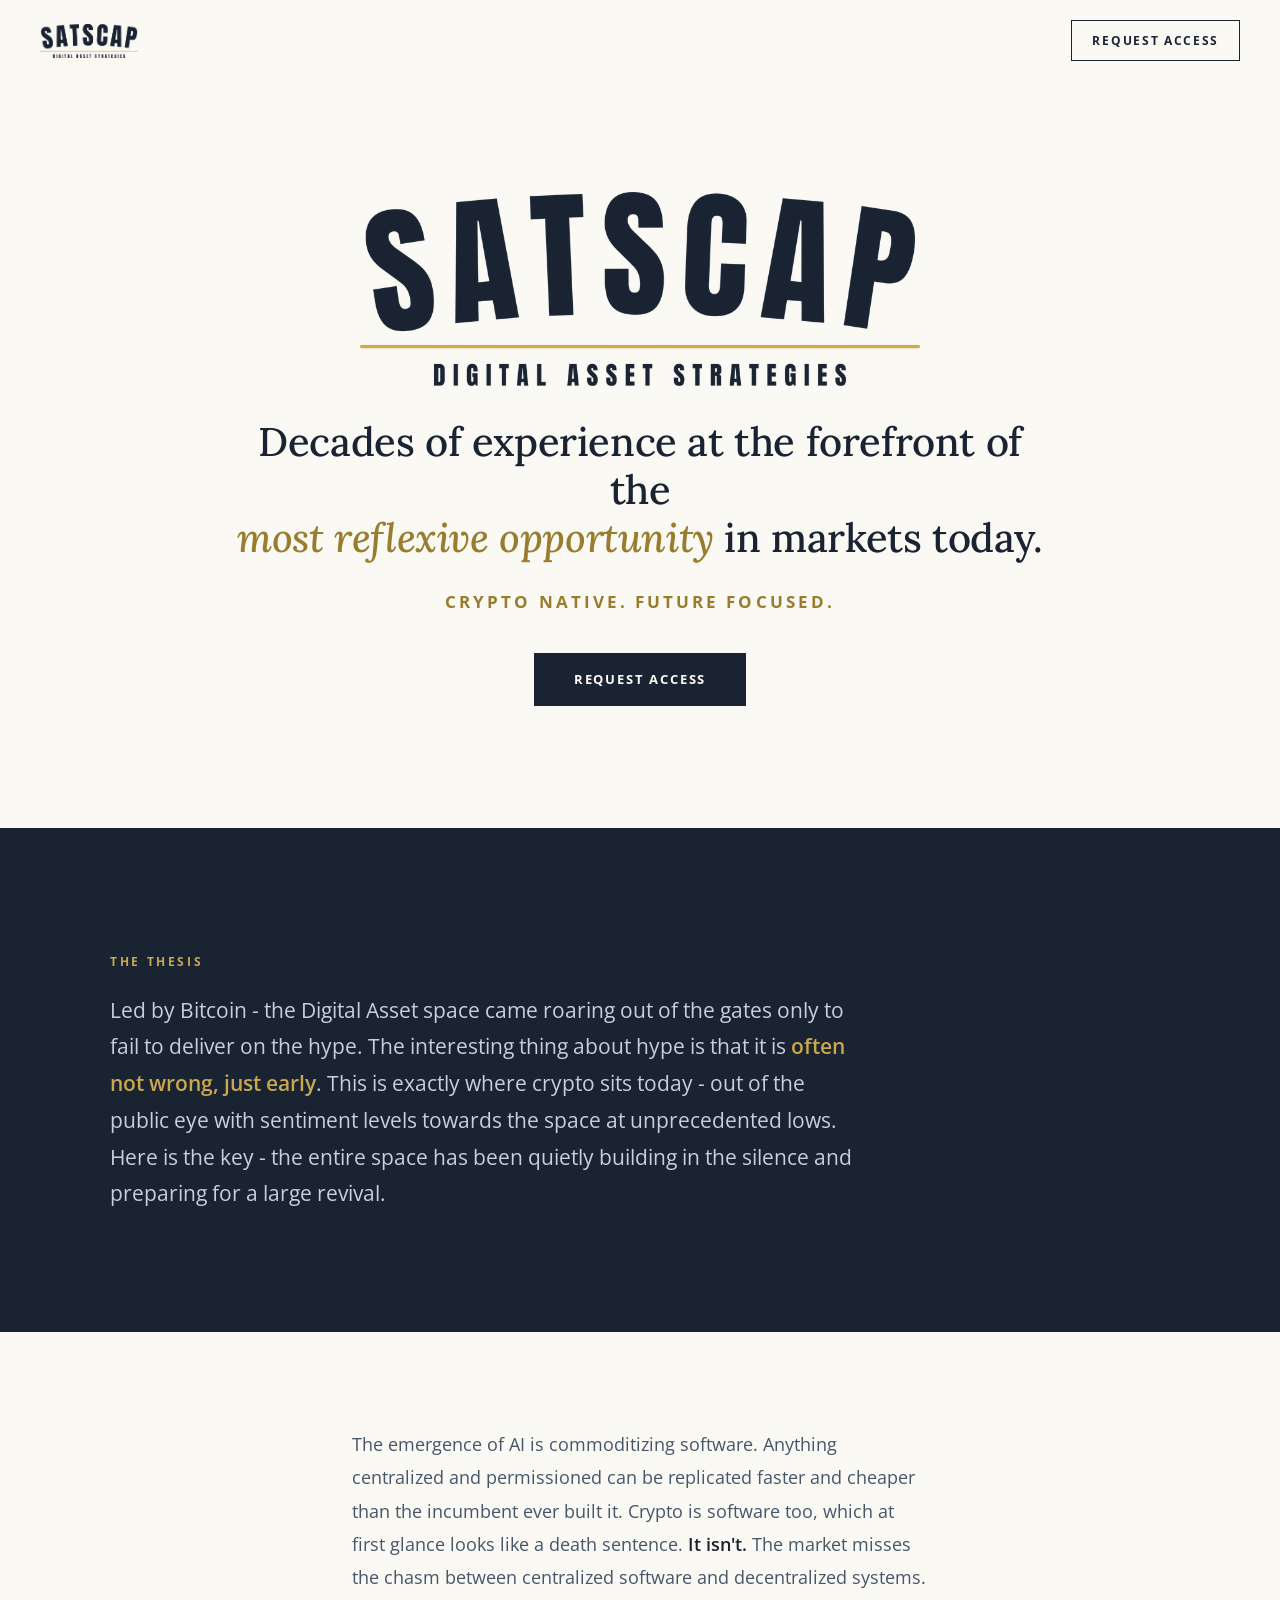
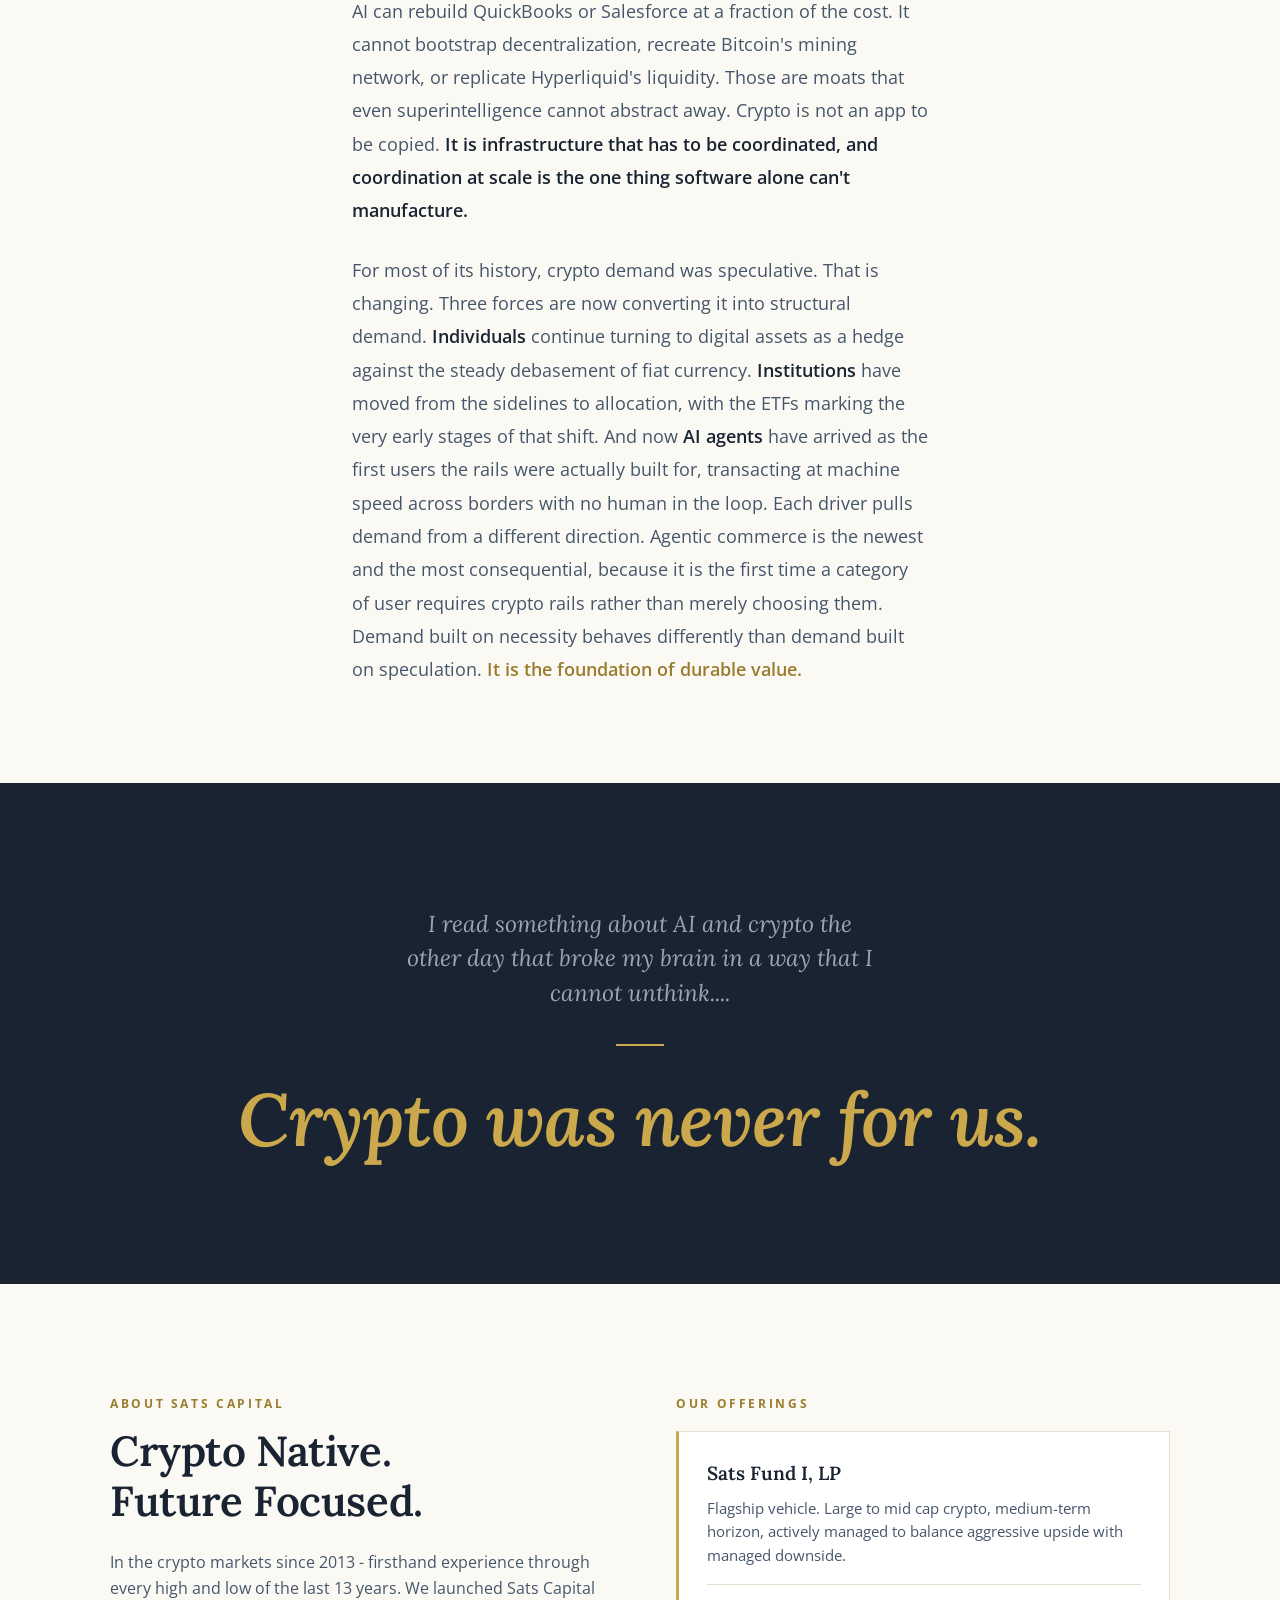
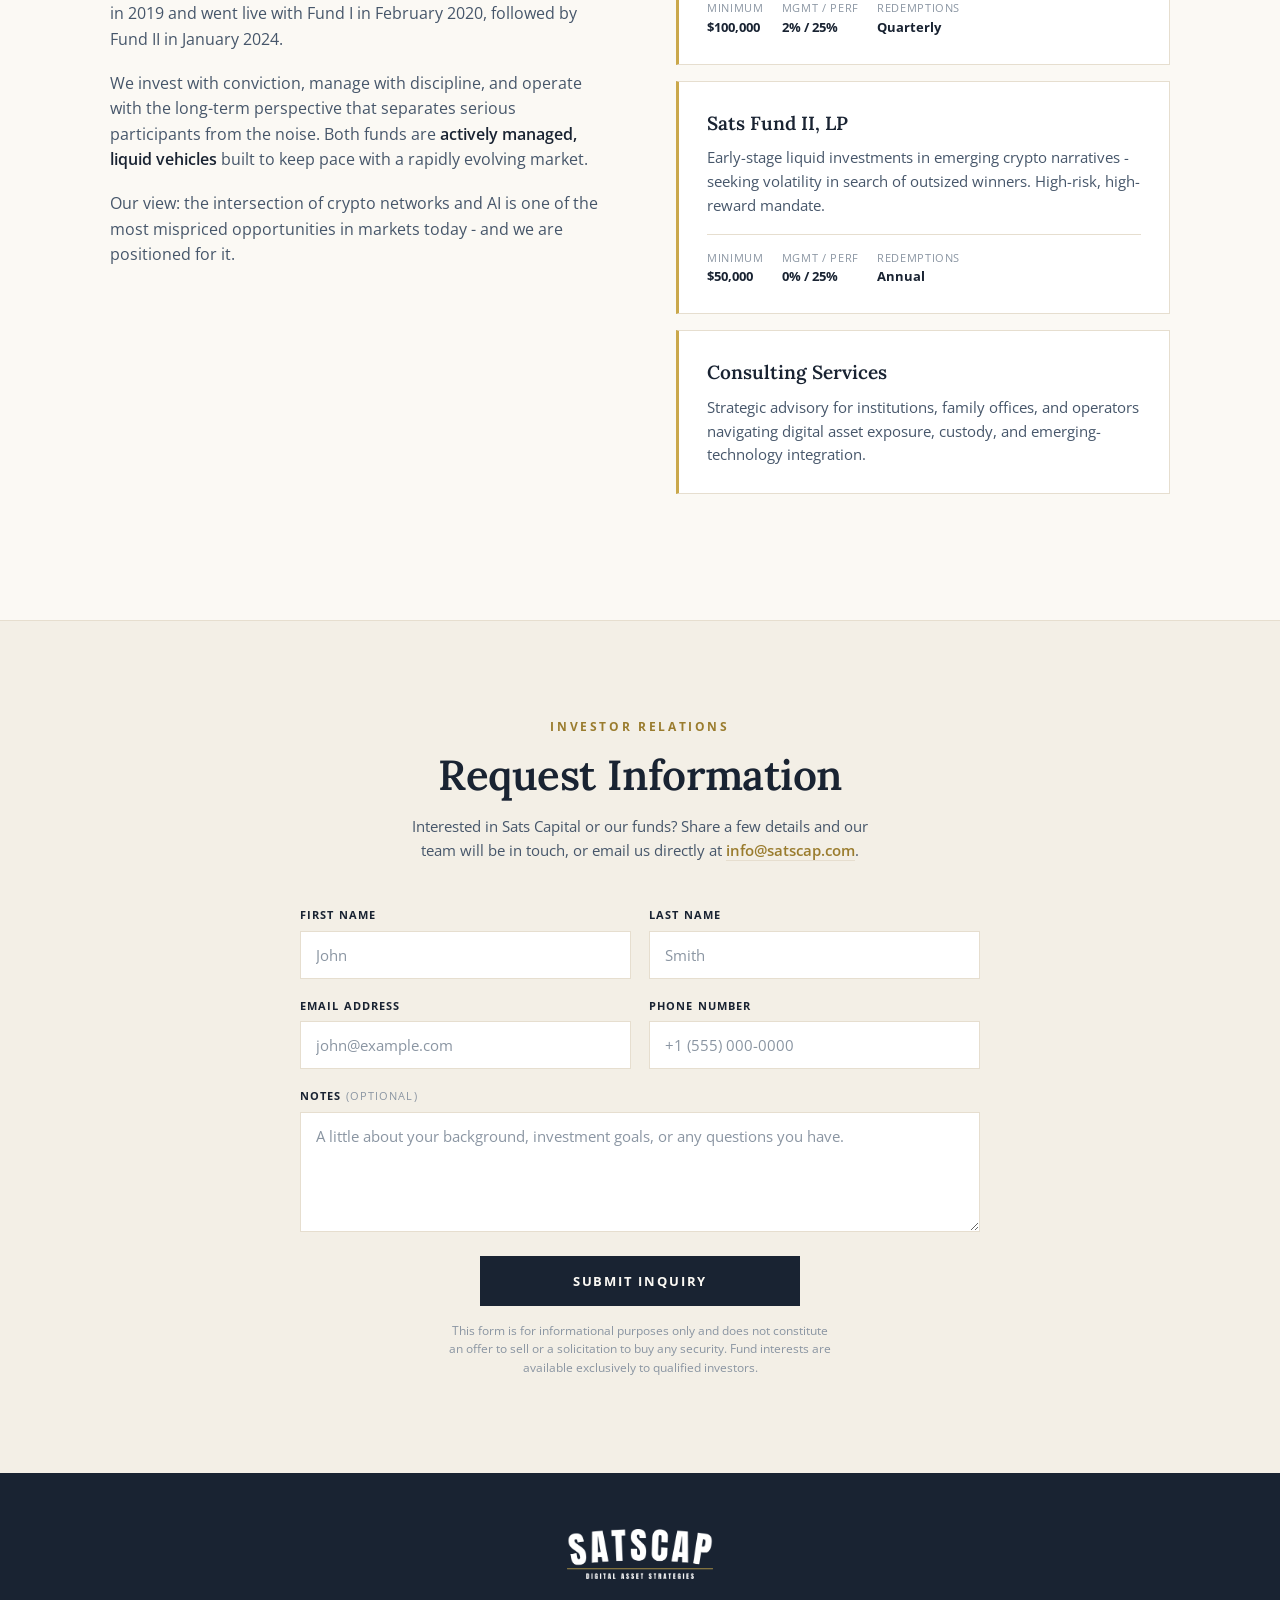
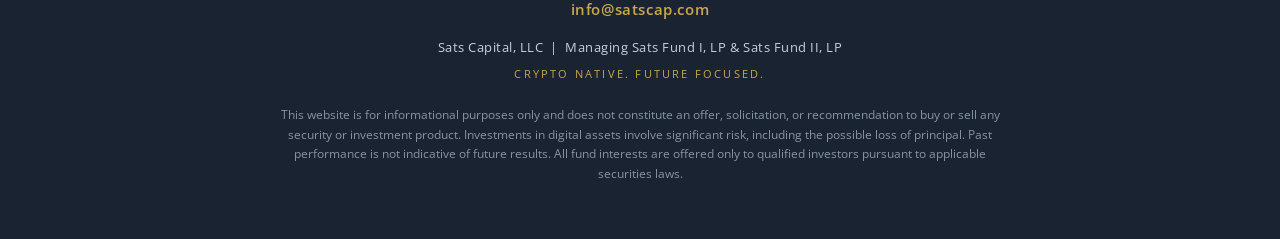
==== commit 341fa1c3: "Update print statement from 'Hello' to 'Goodbye'" ====
--- a/index.html
+++ b/index.html
@@ -39,8 +39,10 @@
 
     /* HERO */
     .hero { min-height: 92vh; display: flex; flex-direction: column; align-items: center; justify-content: center; text-align: center; padding: 150px 40px 80px; }
-    .logo-hero { width: clamp(260px, 40vw, 420px); height: auto; margin-bottom: 36px; }
-    .hero h1 { font-family: 'Lora', serif; font-weight: 500; font-size: clamp(30px, 4.6vw, 54px); line-height: 1.15; letter-spacing: -0.01em; max-width: 900px; margin: 0 auto; }
+    .logo-hero { width: clamp(320px, 50vw, 560px); height: auto; margin-bottom: 32px; }
+    .hero h1 { font-family: 'Lora', serif; font-weight: 500; font-size: clamp(25px, 3.4vw, 40px); line-height: 1.2; letter-spacing: -0.01em; max-width: 820px; margin: 0 auto; }
+    .h1br { display: inline; }
+    @media (max-width: 600px) { .h1br { display: none; } }
     .hero h1 em { font-style: italic; color: var(--gold-deep); }
     .hero .lede { margin-top: 26px; font-size: clamp(15px, 1.7vw, 19px); color: var(--ink-soft); max-width: 54ch; }
     .hero-tag { margin-top: 26px; font-size: clamp(13px, 1.6vw, 17px); font-weight: 700; letter-spacing: .18em; text-transform: uppercase; color: var(--gold-deep); }
@@ -65,6 +67,16 @@
     .thesis .rule { width: 56px; height: 2px; background: var(--gold); margin: 48px 0; }
     .thesis .statement { font-family: 'Lora', serif; font-style: italic; font-weight: 600; font-size: clamp(26px, 3.4vw, 44px); line-height: 1.25; color: #fff; max-width: 22ch; }
     .thesis .statement .gold { color: var(--gold); font-style: italic; }
+    .thesis .passage .gold { color: var(--gold); font-weight: 600; }
+    .thesis-prose { max-width: 64ch; margin: 0 auto; }
+    .thesis-prose p { font-size: clamp(16px, 1.7vw, 18px); line-height: 1.85; color: var(--ink-soft); margin-bottom: 26px; }
+    .thesis-prose p:last-child { margin-bottom: 0; }
+    .thesis-prose strong { color: var(--ink); font-weight: 600; }
+    .thesis-prose .gold-text { color: var(--gold-deep); font-weight: 600; }
+    .quote-band { background: var(--ink); padding: 124px 0; text-align: center; }
+    .quote-band .quote-intro { font-family: 'Lora', serif; font-style: italic; font-weight: 400; font-size: clamp(16px, 2vw, 23px); color: #9AA6B3; max-width: 34ch; margin: 0 auto; line-height: 1.5; }
+    .quote-band .quote-rule { width: 48px; height: 2px; background: var(--gold); margin: 34px auto; }
+    .quote-band .quote-big { font-family: 'Lora', serif; font-style: italic; font-weight: 600; font-size: clamp(34px, 6.5vw, 74px); color: var(--gold); line-height: 1.08; letter-spacing: -0.01em; margin: 0; }
 
     /* ABOUT + OFFERINGS */
     .about-grid { display: grid; grid-template-columns: 1fr 1fr; gap: 72px; align-items: start; }
@@ -102,7 +114,10 @@
 
     /* FOOTER */
     footer { background: var(--ink); color: #C9D0D9; text-align: center; padding: 56px 40px; }
-    .logo-footer { height: 46px; width: auto; margin: 0 auto 20px; display: block; }
+    .logo-footer { height: 50px; width: auto; margin: 0 auto 18px; display: block; }
+    .footer-email { margin-bottom: 14px; }
+    .footer-email a { color: var(--gold); text-decoration: none; font-size: 15px; font-weight: 600; letter-spacing: .04em; border-bottom: 1px solid transparent; transition: border-color .2s; }
+    .footer-email a:hover { border-color: var(--gold); }
     footer .entities { font-size: 13px; color: #C9D0D9; letter-spacing: .04em; }
     footer .tag { font-size: 11px; letter-spacing: .2em; text-transform: uppercase; color: var(--gold); margin-top: 8px; }
     footer .disclaimer { max-width: 720px; margin: 22px auto 0; font-size: 11.5px; color: #8794A3; line-height: 1.7; }
@@ -142,7 +157,7 @@
 
   <header class="hero" id="top">
     <img class="logo-hero" src="[data-uri]" alt="SATSCAP — Digital Asset Strategies" />
-    <h1>Decades of experience at the forefront of the <em>most reflexive opportunity</em> in markets today.</h1>
+    <h1>Decades of experience at the forefront of the<br class="h1br"/> <em>most reflexive opportunity</em> in markets today.</h1>
     <p class="hero-tag">Crypto Native. Future Focused.</p>
     <a href="#contact" class="hero-cta">Request Access</a>
   </header>
@@ -150,10 +165,22 @@
   <section class="thesis">
     <div class="wrap reveal">
       <span class="eyebrow">The Thesis</span>
-      <p class="passage">As AI agents move from novelty to necessity - booking, buying, hiring, transacting on our behalf - they hit a wall. The legacy financial system requires human authorization, institutional intermediaries, and geographic boundaries. It was never built for autonomous agents operating at machine speed.</p>
-      <p class="passage">A rapidly growing slice of this activity cannot run on the existing system - not because legacy rails are broken, but because they were never built for non-human participants. That requires different rails. It requires crypto.</p>
-      <div class="rule"></div>
-      <p class="statement">The bug becomes the feature. <span class="gold">Structural demand replaces speculation.</span></p>
+      <p class="passage">Led by Bitcoin - the Digital Asset space came roaring out of the gates only to fail to deliver on the hype. The interesting thing about hype is that it is <span class="gold">often not wrong, just early</span>. This is exactly where crypto sits today - out of the public eye with sentiment levels towards the space at unprecedented lows. Here is the key - the entire space has been quietly building in the silence and preparing for a large revival.</p>
+    </div>
+  </section>
+
+  <section class="wrap" style="padding:96px 40px;">
+    <div class="thesis-prose reveal">
+      <p>The emergence of AI is commoditizing software. Anything centralized and permissioned can be replicated faster and cheaper than the incumbent ever built it. Crypto is software too, which at first glance looks like a death sentence. <strong>It isn't.</strong> The market misses the chasm between centralized software and decentralized systems. AI can rebuild QuickBooks or Salesforce at a fraction of the cost. It cannot bootstrap decentralization, recreate Bitcoin's mining network, or replicate Hyperliquid's liquidity. Those are moats that even superintelligence cannot abstract away. Crypto is not an app to be copied. <strong>It is infrastructure that has to be coordinated, and coordination at scale is the one thing software alone can't manufacture.</strong></p>
+      <p>For most of its history, crypto demand was speculative. That is changing. Three forces are now converting it into structural demand. <strong>Individuals</strong> continue turning to digital assets as a hedge against the steady debasement of fiat currency. <strong>Institutions</strong> have moved from the sidelines to allocation, with the ETFs marking the very early stages of that shift. And now <strong>AI agents</strong> have arrived as the first users the rails were actually built for, transacting at machine speed across borders with no human in the loop. Each driver pulls demand from a different direction. Agentic commerce is the newest and the most consequential, because it is the first time a category of user requires crypto rails rather than merely choosing them. Demand built on necessity behaves differently than demand built on speculation. <span class="gold-text">It is the foundation of durable value.</span></p>
+    </div>
+  </section>
+
+  <section class="quote-band">
+    <div class="wrap reveal">
+      <p class="quote-intro">I read something about AI and crypto the other day that broke my brain in a way that I cannot unthink....</p>
+      <div class="quote-rule"></div>
+      <p class="quote-big">Crypto was never for us.</p>
     </div>
   </section>
 
@@ -199,7 +226,7 @@
       <div class="section-head reveal">
         <span class="eyebrow">Investor Relations</span>
         <h2 class="display">Request Information</h2>
-        <p class="lede">Interested in Sats Capital or our funds? Share a few details and our team will be in touch.</p>
+        <p class="lede">Interested in Sats Capital or our funds? Share a few details and our team will be in touch, or email us directly at <a href="mailto:info@satscap.com" style="color:var(--gold-deep);text-decoration:none;font-weight:600;border-bottom:1px solid var(--line);">info@satscap.com</a>.</p>
       </div>
       <form id="inquiryForm" action="https://formspree.io/f/mzdjelky" method="POST" class="reveal">
         <div class="fg"><label for="firstName">First Name</label><input type="text" id="firstName" name="firstName" placeholder="John" required /></div>
@@ -216,7 +243,8 @@
   </section>
 
   <footer>
-    <img class="logo-footer" src="[data-uri]" alt="SATSCAP — Digital Asset Strategies" />
+    <img class="logo-footer" src="[data-uri]" alt="SATSCAP — Digital Asset Strategies" />
+    <p class="footer-email"><a href="mailto:info@satscap.com">info@satscap.com</a></p>
     <p class="entities">Sats Capital, LLC&nbsp;&nbsp;|&nbsp;&nbsp;Managing Sats Fund I, LP &amp; Sats Fund II, LP</p>
     <p class="tag">Crypto Native. Future Focused.</p>
     <p class="disclaimer">This website is for informational purposes only and does not constitute an offer, solicitation, or recommendation to buy or sell any security or investment product. Investments in digital assets involve significant risk, including the possible loss of principal. Past performance is not indicative of future results. All fund interests are offered only to qualified investors pursuant to applicable securities laws.</p>
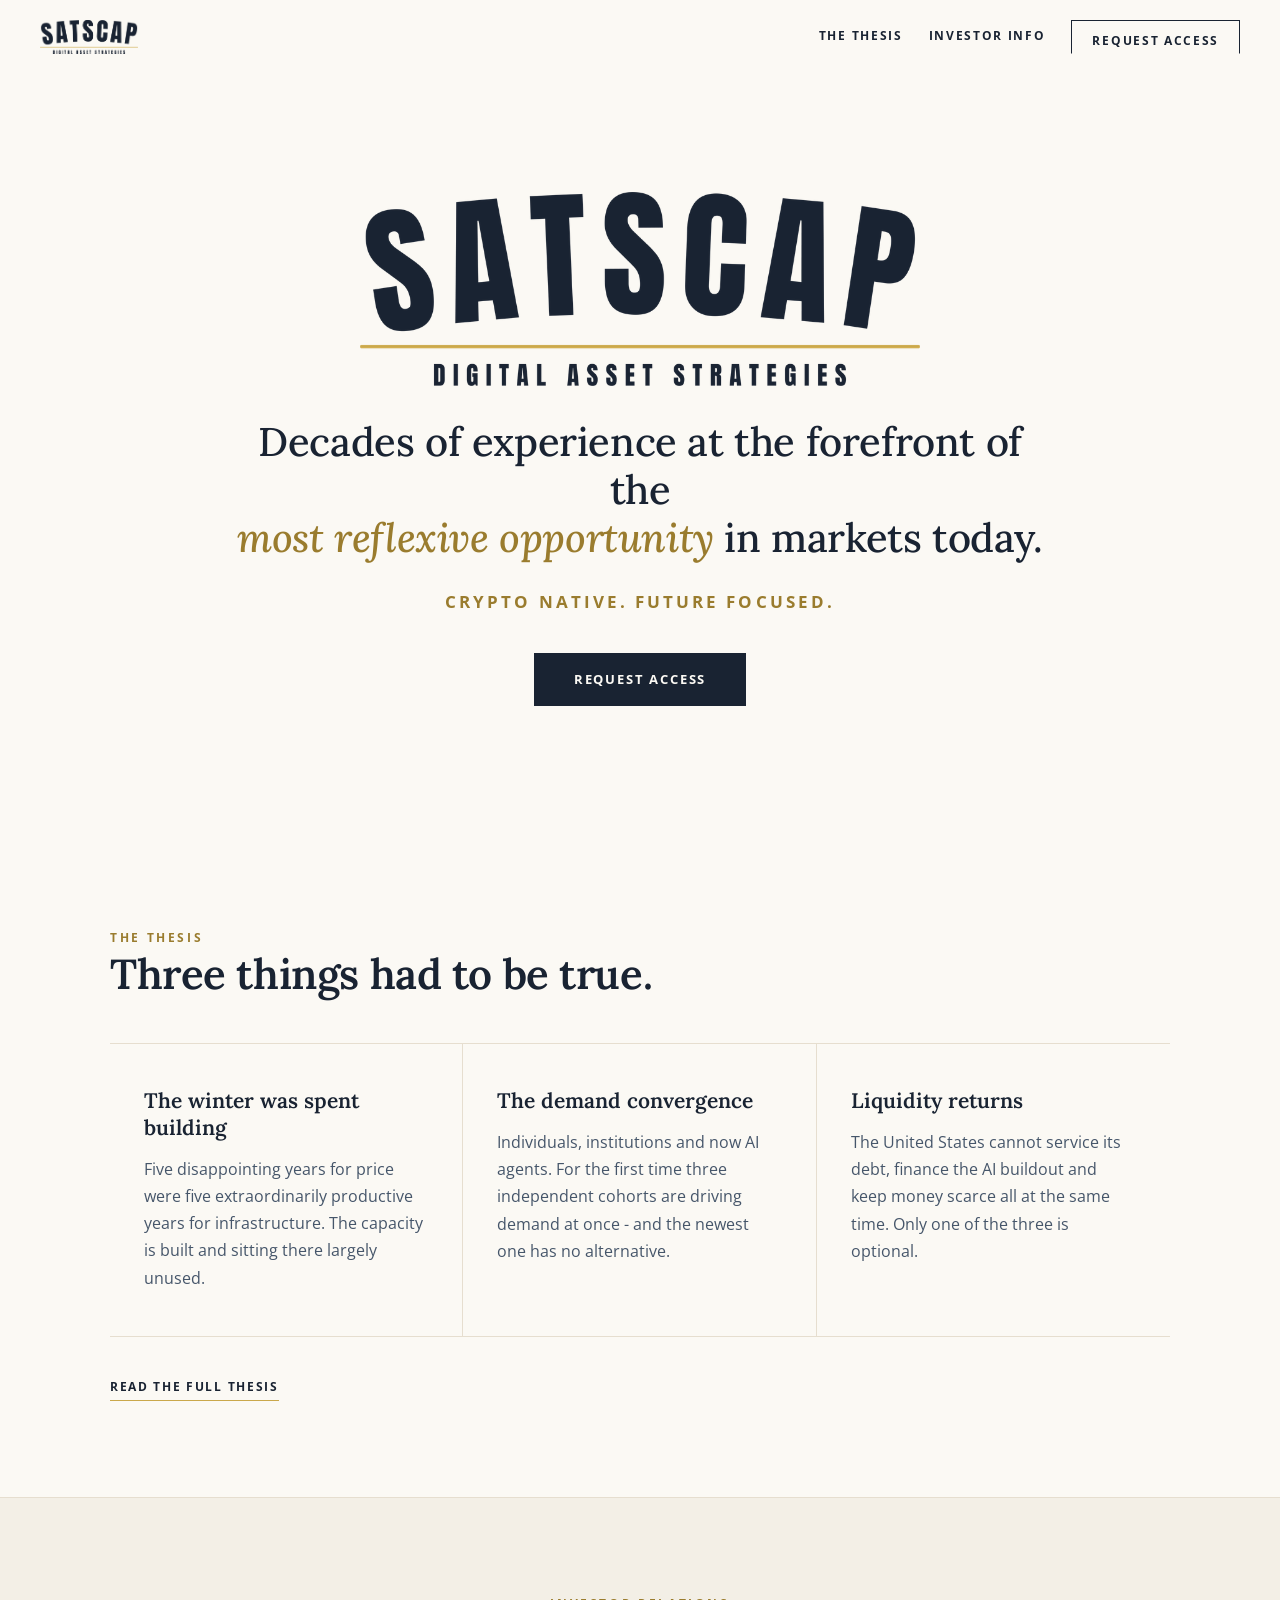
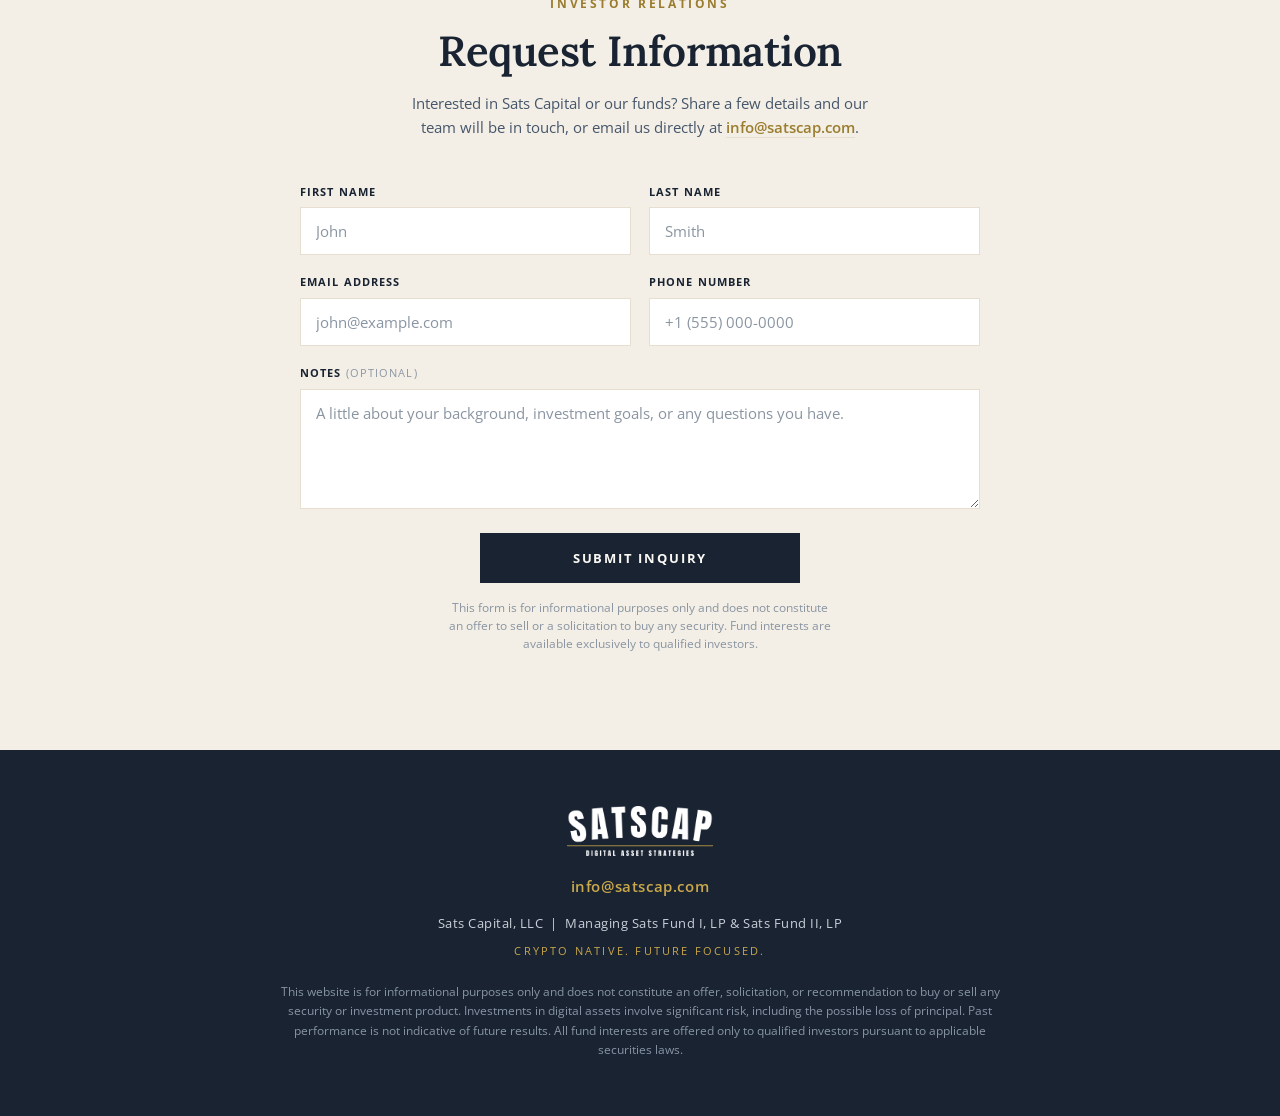
==== commit 80143b89: "Add files via upload" ====
--- a/index.html
+++ b/index.html
@@ -3,221 +3,49 @@
 <head>
   <meta charset="UTF-8" />
   <meta name="viewport" content="width=device-width, initial-scale=1.0" />
-  <title>Sats Capital, LLC — Crypto Native. Future Focused.</title>
+  <title>Sats Capital, LLC - Crypto Native. Future Focused.</title>
   <link rel="preconnect" href="https://fonts.googleapis.com" />
   <link rel="preconnect" href="https://fonts.gstatic.com" crossorigin />
   <link href="https://fonts.googleapis.com/css2?family=Lora:ital,wght@0,400;0,500;0,600;1,500;1,600&family=Open+Sans:wght@400;500;600;700&display=swap" rel="stylesheet" />
-  <style>
-    :root {
-      --paper:      #FBF9F4;
-      --paper-2:    #F3EFE6;
-      --ink:        #192332;  /* brand navy */
-      --ink-soft:   #46566A;
-      --ink-faint:  #8A95A2;
-      --gold:       #CAA84B;  /* brand gold — on dark / rules */
-      --gold-deep:  #9A7C2E;  /* deeper gold — text on cream */
-      --line:       #E6DECF;
-    }
-    *, *::before, *::after { box-sizing: border-box; margin: 0; padding: 0; }
-    html { scroll-behavior: smooth; }
-    body {
-      background: var(--paper); color: var(--ink);
-      font-family: 'Open Sans', system-ui, sans-serif; font-weight: 400; line-height: 1.6;
-      -webkit-font-smoothing: antialiased; overflow-x: hidden;
-    }
-    .wrap { max-width: 1140px; margin: 0 auto; padding: 0 40px; }
-    .eyebrow { font-size: 12px; font-weight: 700; letter-spacing: 0.22em; text-transform: uppercase; color: var(--gold-deep); }
-    h2.display { font-family: 'Lora', serif; font-weight: 600; font-size: clamp(28px, 3.4vw, 42px); line-height: 1.18; letter-spacing: -0.01em; color: var(--ink); }
-
-    /* NAV */
-    nav { position: fixed; inset: 0 0 auto 0; z-index: 100; display: flex; align-items: center; justify-content: space-between; padding: 20px 40px; transition: background .3s, border-color .3s, padding .3s; border-bottom: 1px solid transparent; }
-    nav.scrolled { background: rgba(251,249,244,.93); backdrop-filter: blur(8px); border-bottom: 1px solid var(--line); padding: 12px 40px; }
-    .logo-nav { height: 34px; width: auto; display: block; transition: height .3s; }
-    nav.scrolled .logo-nav { height: 28px; }
-    .nav-cta { font-size: 12px; font-weight: 700; letter-spacing: .14em; text-transform: uppercase; color: var(--ink); text-decoration: none; border: 1.5px solid var(--ink); padding: 10px 20px; transition: background .2s, color .2s; }
-    .nav-cta:hover { background: var(--ink); color: var(--paper); }
-
-    /* HERO */
-    .hero { min-height: 92vh; display: flex; flex-direction: column; align-items: center; justify-content: center; text-align: center; padding: 150px 40px 80px; }
-    .logo-hero { width: clamp(320px, 50vw, 560px); height: auto; margin-bottom: 32px; }
-    .hero h1 { font-family: 'Lora', serif; font-weight: 500; font-size: clamp(25px, 3.4vw, 40px); line-height: 1.2; letter-spacing: -0.01em; max-width: 820px; margin: 0 auto; }
-    .h1br { display: inline; }
-    @media (max-width: 600px) { .h1br { display: none; } }
-    .hero h1 em { font-style: italic; color: var(--gold-deep); }
-    .hero .lede { margin-top: 26px; font-size: clamp(15px, 1.7vw, 19px); color: var(--ink-soft); max-width: 54ch; }
-    .hero-tag { margin-top: 26px; font-size: clamp(13px, 1.6vw, 17px); font-weight: 700; letter-spacing: .18em; text-transform: uppercase; color: var(--gold-deep); }
-    .hero-cta { margin-top: 38px; display: inline-block; font-size: 13px; font-weight: 700; letter-spacing: .14em; text-transform: uppercase; color: var(--paper); background: var(--ink); padding: 16px 40px; text-decoration: none; transition: background .2s, transform .15s; }
-    .hero-cta:hover { background: var(--gold-deep); transform: translateY(-1px); }
-    .hero .confidential { margin-top: 30px; font-size: 11px; letter-spacing: .18em; text-transform: uppercase; color: var(--ink-faint); }
-
-    /* STATS */
-    .stats { border-top: 1px solid var(--line); border-bottom: 1px solid var(--line); background: var(--paper-2); }
-    .stats-grid { display: grid; grid-template-columns: repeat(4, 1fr); }
-    .stat { padding: 44px 28px; text-align: center; border-right: 1px solid var(--line); }
-    .stat:last-child { border-right: none; }
-    .stat .num { font-family: 'Lora', serif; font-weight: 600; font-size: clamp(34px, 4vw, 50px); color: var(--gold-deep); line-height: 1; }
-    .stat .cap { margin-top: 12px; font-size: 11px; font-weight: 700; letter-spacing: .14em; text-transform: uppercase; color: var(--ink); }
-    .stat .sub { margin-top: 8px; font-size: 12.5px; color: var(--ink-soft); line-height: 1.55; }
-
-    /* THESIS dark band */
-    .thesis { background: var(--ink); color: #EAE3D3; padding: 120px 0; }
-    .thesis .eyebrow { color: var(--gold); }
-    .thesis .passage { max-width: 62ch; font-size: clamp(17px, 1.9vw, 21px); line-height: 1.75; color: #C9D0D9; margin-top: 18px; }
-    .thesis .passage + .passage { margin-top: 22px; }
-    .thesis .rule { width: 56px; height: 2px; background: var(--gold); margin: 48px 0; }
-    .thesis .statement { font-family: 'Lora', serif; font-style: italic; font-weight: 600; font-size: clamp(26px, 3.4vw, 44px); line-height: 1.25; color: #fff; max-width: 22ch; }
-    .thesis .statement .gold { color: var(--gold); font-style: italic; }
-    .thesis .passage .gold { color: var(--gold); font-weight: 600; }
-    .thesis-prose { max-width: 64ch; margin: 0 auto; }
-    .thesis-prose p { font-size: clamp(16px, 1.7vw, 18px); line-height: 1.85; color: var(--ink-soft); margin-bottom: 26px; }
-    .thesis-prose p:last-child { margin-bottom: 0; }
-    .thesis-prose strong { color: var(--ink); font-weight: 600; }
-    .thesis-prose .gold-text { color: var(--gold-deep); font-weight: 600; }
-    .quote-band { background: var(--ink); padding: 124px 0; text-align: center; }
-    .quote-band .quote-intro { font-family: 'Lora', serif; font-style: italic; font-weight: 400; font-size: clamp(16px, 2vw, 23px); color: #9AA6B3; max-width: 34ch; margin: 0 auto; line-height: 1.5; }
-    .quote-band .quote-rule { width: 48px; height: 2px; background: var(--gold); margin: 34px auto; }
-    .quote-band .quote-big { font-family: 'Lora', serif; font-style: italic; font-weight: 600; font-size: clamp(34px, 6.5vw, 74px); color: var(--gold); line-height: 1.08; letter-spacing: -0.01em; margin: 0; }
-
-    /* ABOUT + OFFERINGS */
-    .about-grid { display: grid; grid-template-columns: 1fr 1fr; gap: 72px; align-items: start; }
-    .about-copy .eyebrow { display: block; margin-bottom: 14px; }
-    .about-copy h2 { margin-bottom: 24px; }
-    .about-copy p { color: var(--ink-soft); margin-bottom: 18px; font-size: 16px; }
-    .about-copy p strong { color: var(--ink); font-weight: 600; }
-    .offerings .eyebrow { display: block; margin-bottom: 18px; }
-    .fund { border: 1px solid var(--line); border-left: 3px solid var(--gold); background: #fff; padding: 26px 28px; margin-bottom: 16px; transition: box-shadow .2s, transform .2s; }
-    .fund:hover { box-shadow: 0 14px 40px rgba(25,35,50,.07); transform: translateY(-2px); }
-    .fund .name { font-family: 'Lora', serif; font-weight: 600; font-size: 19px; color: var(--ink); margin-bottom: 8px; }
-    .fund .desc { font-size: 14.5px; color: var(--ink-soft); line-height: 1.65; }
-    .fund .terms { margin-top: 16px; padding-top: 14px; border-top: 1px solid var(--line); display: flex; flex-wrap: wrap; gap: 18px; }
-    .fund .terms span { font-size: 11px; letter-spacing: .06em; text-transform: uppercase; color: var(--ink-faint); }
-    .fund .terms span b { color: var(--ink); font-weight: 700; letter-spacing: 0; text-transform: none; font-size: 13px; display: block; }
-
-    /* CONTACT */
-    .contact { background: var(--paper-2); border-top: 1px solid var(--line); }
-    .contact .section-head { text-align: center; margin: 0 auto 44px; }
-    .contact .section-head .eyebrow { display:block; margin-bottom: 14px; }
-    .contact .lede { color: var(--ink-soft); font-size: 15px; max-width: 54ch; margin: 14px auto 0; }
-    form { display: grid; grid-template-columns: 1fr 1fr; gap: 18px; max-width: 680px; margin: 0 auto; }
-    .fg { display: flex; flex-direction: column; gap: 7px; }
-    .fg.full { grid-column: 1 / -1; }
-    label { font-size: 11px; font-weight: 700; letter-spacing: .1em; text-transform: uppercase; color: var(--ink); }
-    label .opt { color: var(--ink-faint); font-weight: 400; }
-    input, textarea { background: #fff; border: 1px solid var(--line); color: var(--ink); font-family: 'Open Sans', sans-serif; font-size: 15px; padding: 13px 15px; outline: none; transition: border-color .2s; }
-    input:focus, textarea:focus { border-color: var(--gold); }
-    input::placeholder, textarea::placeholder { color: var(--ink-faint); }
-    textarea { resize: vertical; min-height: 120px; }
-    .submit-row { grid-column: 1 / -1; display: flex; flex-direction: column; align-items: center; gap: 16px; margin-top: 6px; }
-    button[type="submit"] { font-family: 'Open Sans', sans-serif; font-size: 13px; font-weight: 700; letter-spacing: .14em; text-transform: uppercase; color: var(--paper); background: var(--ink); border: none; padding: 16px 56px; cursor: pointer; transition: background .2s, transform .15s; width: 100%; max-width: 320px; }
-    button[type="submit"]:hover { background: var(--gold-deep); transform: translateY(-1px); }
-    .form-note { font-size: 11.5px; color: var(--ink-faint); text-align: center; line-height: 1.6; max-width: 56ch; }
-
-    /* FOOTER */
-    footer { background: var(--ink); color: #C9D0D9; text-align: center; padding: 56px 40px; }
-    .logo-footer { height: 50px; width: auto; margin: 0 auto 18px; display: block; }
-    .footer-email { margin-bottom: 14px; }
-    .footer-email a { color: var(--gold); text-decoration: none; font-size: 15px; font-weight: 600; letter-spacing: .04em; border-bottom: 1px solid transparent; transition: border-color .2s; }
-    .footer-email a:hover { border-color: var(--gold); }
-    footer .entities { font-size: 13px; color: #C9D0D9; letter-spacing: .04em; }
-    footer .tag { font-size: 11px; letter-spacing: .2em; text-transform: uppercase; color: var(--gold); margin-top: 8px; }
-    footer .disclaimer { max-width: 720px; margin: 22px auto 0; font-size: 11.5px; color: #8794A3; line-height: 1.7; }
-
-    /* REVEAL */
-    .reveal { opacity: 0; transform: translateY(20px); transition: opacity .7s ease, transform .7s ease; }
-    .reveal.in { opacity: 1; transform: none; }
-    @media (prefers-reduced-motion: reduce) { .reveal { opacity: 1; transform: none; transition: none; } html { scroll-behavior: auto; } }
-
-    /* RESPONSIVE */
-    @media (max-width: 860px) {
-      .wrap { padding: 0 22px; }
-      nav, nav.scrolled { padding: 14px 22px; }
-      .stats-grid { grid-template-columns: 1fr 1fr; }
-      .stat:nth-child(2) { border-right: none; }
-      .stat:nth-child(1), .stat:nth-child(2) { border-bottom: 1px solid var(--line); }
-      .about-grid { grid-template-columns: 1fr; gap: 48px; }
-      form { grid-template-columns: 1fr; }
-      .fg.full { grid-column: 1; }
-      .thesis, .contact { padding: 76px 0; }
-      .hero { padding: 130px 22px 70px; }
-    }
-    @media (max-width: 460px) {
-      .nav-cta { display: none; }
-      .stats-grid { grid-template-columns: 1fr; }
-      .stat { border-right: none; border-bottom: 1px solid var(--line); }
-      .stat:last-child { border-bottom: none; }
-    }
-  </style>
+  <link rel="stylesheet" href="assets/styles.css" />
 </head>
 <body>
 
   <nav id="nav">
-    <a href="#top" aria-label="Sats Capital home"><img class="logo-nav" src="[data-uri]" alt="SATSCAP — Digital Asset Strategies" /></a>
-    <a href="#contact" class="nav-cta">Request Access</a>
+    <a href="#top" aria-label="Sats Capital home"><img class="logo-nav" src="assets/logo.png" alt="SATSCAP - Digital Asset Strategies" /></a>
+    <div class="nav-links">
+      <a href="thesis.html">The Thesis</a>
+      <a href="investors.html">Investor Info</a>
+      <a href="#contact" class="nav-cta">Request Access</a>
+    </div>
   </nav>
 
   <header class="hero" id="top">
-    <img class="logo-hero" src="[data-uri]" alt="SATSCAP — Digital Asset Strategies" />
+    <img class="logo-hero" src="assets/logo.png" alt="SATSCAP - Digital Asset Strategies" />
     <h1>Decades of experience at the forefront of the<br class="h1br"/> <em>most reflexive opportunity</em> in markets today.</h1>
     <p class="hero-tag">Crypto Native. Future Focused.</p>
     <a href="#contact" class="hero-cta">Request Access</a>
   </header>
 
-  <section class="thesis">
-    <div class="wrap reveal">
+  <section class="wrap" style="padding:96px 40px;">
+    <div class="reveal">
       <span class="eyebrow">The Thesis</span>
-      <p class="passage">Led by Bitcoin - the Digital Asset space came roaring out of the gates only to fail to deliver on the hype. The interesting thing about hype is that it is <span class="gold">often not wrong, just early</span>. This is exactly where crypto sits today - out of the public eye with sentiment levels towards the space at unprecedented lows. Here is the key - the entire space has been quietly building in the silence and preparing for a large revival.</p>
-    </div>
-  </section>
-
-  <section class="wrap" style="padding:96px 40px;">
-    <div class="thesis-prose reveal">
-      <p>The emergence of AI is commoditizing software. Anything centralized and permissioned can be replicated faster and cheaper than the incumbent ever built it. Crypto is software too, which at first glance looks like a death sentence. <strong>It isn't.</strong> The market misses the chasm between centralized software and decentralized systems. AI can rebuild QuickBooks or Salesforce at a fraction of the cost. It cannot bootstrap decentralization, recreate Bitcoin's mining network, or replicate Hyperliquid's liquidity. Those are moats that even superintelligence cannot abstract away. Crypto is not an app to be copied. <strong>It is infrastructure that has to be coordinated, and coordination at scale is the one thing software alone can't manufacture.</strong></p>
-      <p>For most of its history, crypto demand was speculative. That is changing. Three forces are now converting it into structural demand. <strong>Individuals</strong> continue turning to digital assets as a hedge against the steady debasement of fiat currency. <strong>Institutions</strong> have moved from the sidelines to allocation, with the ETFs marking the very early stages of that shift. And now <strong>AI agents</strong> have arrived as the first users the rails were actually built for, transacting at machine speed across borders with no human in the loop. Each driver pulls demand from a different direction. Agentic commerce is the newest and the most consequential, because it is the first time a category of user requires crypto rails rather than merely choosing them. Demand built on necessity behaves differently than demand built on speculation. <span class="gold-text">It is the foundation of durable value.</span></p>
-    </div>
-  </section>
-
-  <section class="quote-band">
-    <div class="wrap reveal">
-      <p class="quote-intro">I read something about AI and crypto the other day that broke my brain in a way that I cannot unthink....</p>
-      <div class="quote-rule"></div>
-      <p class="quote-big">Crypto was never for us.</p>
-    </div>
-  </section>
-
-  <section class="wrap" style="padding:110px 40px;">
-    <div class="about-grid">
-      <div class="about-copy reveal">
-        <span class="eyebrow">About Sats Capital</span>
-        <h2 class="display">Crypto Native.<br/>Future Focused.</h2>
-        <p>In the crypto markets since 2013 - firsthand experience through every high and low of the last 13 years. We launched Sats Capital in 2019 and went live with Fund I in February 2020, followed by Fund II in January 2024.</p>
-        <p>We invest with conviction, manage with discipline, and operate with the long-term perspective that separates serious participants from the noise. Both funds are <strong>actively managed, liquid vehicles</strong> built to keep pace with a rapidly evolving market.</p>
-        <p>Our view: the intersection of crypto networks and AI is one of the most mispriced opportunities in markets today - and we are positioned for it.</p>
-      </div>
-      <div class="offerings reveal">
-        <span class="eyebrow">Our Offerings</span>
-        <div class="fund">
-          <div class="name">Sats Fund I, LP</div>
-          <div class="desc">Flagship vehicle. Large to mid cap crypto, medium-term horizon, actively managed to balance aggressive upside with managed downside.</div>
-          <div class="terms">
-            <span>Minimum<b>$100,000</b></span>
-            <span>Mgmt / Perf<b>2% / 25%</b></span>
-            <span>Redemptions<b>Quarterly</b></span>
-          </div>
+      <h2 class="display" style="margin-bottom:44px;">Three things had to be true.</h2>
+      <div class="teasers">
+        <div class="teaser">
+          <h3>The winter was spent building</h3>
+          <p>Five disappointing years for price were five extraordinarily productive years for infrastructure. The capacity is built and sitting there largely unused.</p>
         </div>
-        <div class="fund">
-          <div class="name">Sats Fund II, LP</div>
-          <div class="desc">Early-stage liquid investments in emerging crypto narratives - seeking volatility in search of outsized winners. High-risk, high-reward mandate.</div>
-          <div class="terms">
-            <span>Minimum<b>$50,000</b></span>
-            <span>Mgmt / Perf<b>0% / 25%</b></span>
-            <span>Redemptions<b>Annual</b></span>
-          </div>
+        <div class="teaser">
+          <h3>The demand convergence</h3>
+          <p>Individuals, institutions and now AI agents. For the first time three independent cohorts are driving demand at once - and the newest one has no alternative.</p>
         </div>
-        <div class="fund">
-          <div class="name">Consulting Services</div>
-          <div class="desc">Strategic advisory for institutions, family offices, and operators navigating digital asset exposure, custody, and emerging-technology integration.</div>
+        <div class="teaser">
+          <h3>Liquidity returns</h3>
+          <p>The United States cannot service its debt, finance the AI buildout and keep money scarce all at the same time. Only one of the three is optional.</p>
         </div>
       </div>
+      <a class="read-more" href="thesis.html">Read the full thesis</a>
     </div>
   </section>
 
@@ -243,19 +71,13 @@
   </section>
 
   <footer>
-    <img class="logo-footer" src="[data-uri]" alt="SATSCAP — Digital Asset Strategies" />
+    <img class="logo-footer" src="assets/logo-light.png" alt="SATSCAP - Digital Asset Strategies" />
     <p class="footer-email"><a href="mailto:info@satscap.com">info@satscap.com</a></p>
     <p class="entities">Sats Capital, LLC&nbsp;&nbsp;|&nbsp;&nbsp;Managing Sats Fund I, LP &amp; Sats Fund II, LP</p>
     <p class="tag">Crypto Native. Future Focused.</p>
     <p class="disclaimer">This website is for informational purposes only and does not constitute an offer, solicitation, or recommendation to buy or sell any security or investment product. Investments in digital assets involve significant risk, including the possible loss of principal. Past performance is not indicative of future results. All fund interests are offered only to qualified investors pursuant to applicable securities laws.</p>
   </footer>
 
-  <script>
-    const nav = document.getElementById('nav');
-    const onScroll = () => nav.classList.toggle('scrolled', window.scrollY > 40);
-    window.addEventListener('scroll', onScroll, { passive: true }); onScroll();
-    const io = new IntersectionObserver((es) => es.forEach(e => { if (e.isIntersecting) { e.target.classList.add('in'); io.unobserve(e.target); } }), { threshold: 0.12 });
-    document.querySelectorAll('.reveal').forEach(el => io.observe(el));
-  </script>
+  <script src="assets/app.js" defer></script>
 </body>
 </html>
--- a/assets/styles.css
+++ b/assets/styles.css
@@ -0,0 +1,178 @@
+:root {
+  --paper:      #FBF9F4;
+  --paper-2:    #F3EFE6;
+  --ink:        #192332;  /* brand navy */
+  --ink-soft:   #46566A;
+  --ink-faint:  #8A95A2;
+  --gold:       #CAA84B;  /* brand gold - on dark / rules */
+  --gold-deep:  #9A7C2E;  /* deeper gold - text on cream */
+  --line:       #E6DECF;
+}
+*, *::before, *::after { box-sizing: border-box; margin: 0; padding: 0; }
+html { scroll-behavior: smooth; }
+body {
+  background: var(--paper); color: var(--ink);
+  font-family: 'Open Sans', system-ui, sans-serif; font-weight: 400; line-height: 1.6;
+  -webkit-font-smoothing: antialiased; overflow-x: hidden;
+}
+.wrap { max-width: 1140px; margin: 0 auto; padding: 0 40px; }
+.eyebrow { font-size: 12px; font-weight: 700; letter-spacing: 0.22em; text-transform: uppercase; color: var(--gold-deep); }
+h2.display { font-family: 'Lora', serif; font-weight: 600; font-size: clamp(28px, 3.4vw, 42px); line-height: 1.18; letter-spacing: -0.01em; color: var(--ink); }
+
+/* NAV */
+nav { position: fixed; inset: 0 0 auto 0; z-index: 100; display: flex; align-items: center; justify-content: space-between; padding: 20px 40px; transition: background .3s, border-color .3s, padding .3s; border-bottom: 1px solid transparent; }
+nav.scrolled { background: rgba(251,249,244,.93); backdrop-filter: blur(8px); border-bottom: 1px solid var(--line); padding: 12px 40px; }
+.logo-nav { height: 34px; width: auto; display: block; transition: height .3s; }
+nav.scrolled .logo-nav { height: 28px; }
+.nav-cta { font-size: 12px; font-weight: 700; letter-spacing: .14em; text-transform: uppercase; color: var(--ink); text-decoration: none; border: 1.5px solid var(--ink); padding: 10px 20px; transition: background .2s, color .2s; }
+.nav-cta:hover { background: var(--ink); color: var(--paper); }
+
+/* HERO */
+.hero { min-height: 92vh; display: flex; flex-direction: column; align-items: center; justify-content: center; text-align: center; padding: 150px 40px 80px; }
+.logo-hero { width: clamp(320px, 50vw, 560px); height: auto; margin-bottom: 32px; }
+.hero h1 { font-family: 'Lora', serif; font-weight: 500; font-size: clamp(25px, 3.4vw, 40px); line-height: 1.2; letter-spacing: -0.01em; max-width: 820px; margin: 0 auto; }
+.h1br { display: inline; }
+@media (max-width: 600px) { .h1br { display: none; } }
+.hero h1 em { font-style: italic; color: var(--gold-deep); }
+.hero .lede { margin-top: 26px; font-size: clamp(15px, 1.7vw, 19px); color: var(--ink-soft); max-width: 54ch; }
+.hero-tag { margin-top: 26px; font-size: clamp(13px, 1.6vw, 17px); font-weight: 700; letter-spacing: .18em; text-transform: uppercase; color: var(--gold-deep); }
+.hero-cta { margin-top: 38px; display: inline-block; font-size: 13px; font-weight: 700; letter-spacing: .14em; text-transform: uppercase; color: var(--paper); background: var(--ink); padding: 16px 40px; text-decoration: none; transition: background .2s, transform .15s; }
+.hero-cta:hover { background: var(--gold-deep); transform: translateY(-1px); }
+.hero .confidential { margin-top: 30px; font-size: 11px; letter-spacing: .18em; text-transform: uppercase; color: var(--ink-faint); }
+
+/* STATS */
+.stats { border-top: 1px solid var(--line); border-bottom: 1px solid var(--line); background: var(--paper-2); }
+.stats-grid { display: grid; grid-template-columns: repeat(4, 1fr); }
+.stat { padding: 44px 28px; text-align: center; border-right: 1px solid var(--line); }
+.stat:last-child { border-right: none; }
+.stat .num { font-family: 'Lora', serif; font-weight: 600; font-size: clamp(34px, 4vw, 50px); color: var(--gold-deep); line-height: 1; }
+.stat .cap { margin-top: 12px; font-size: 11px; font-weight: 700; letter-spacing: .14em; text-transform: uppercase; color: var(--ink); }
+.stat .sub { margin-top: 8px; font-size: 12.5px; color: var(--ink-soft); line-height: 1.55; }
+
+/* THESIS dark band */
+.thesis { background: var(--ink); color: #EAE3D3; padding: 120px 0; }
+.thesis .eyebrow { color: var(--gold); }
+.thesis .passage { max-width: 62ch; font-size: clamp(17px, 1.9vw, 21px); line-height: 1.75; color: #C9D0D9; margin-top: 18px; }
+.thesis .passage + .passage { margin-top: 22px; }
+.thesis .rule { width: 56px; height: 2px; background: var(--gold); margin: 48px 0; }
+.thesis .statement { font-family: 'Lora', serif; font-style: italic; font-weight: 600; font-size: clamp(26px, 3.4vw, 44px); line-height: 1.25; color: #fff; max-width: 22ch; }
+.thesis .statement .gold { color: var(--gold); font-style: italic; }
+.thesis .passage .gold { color: var(--gold); font-weight: 600; }
+.thesis .rule.center { margin: 48px auto; }
+.thesis .closer { font-family: 'Lora', serif; font-style: italic; font-weight: 500; font-size: clamp(17px, 1.9vw, 24px); line-height: 1.55; color: #EAE3D3; max-width: 54ch; margin: 0 auto; text-align: center; text-wrap: balance; }
+.thesis .closer .gold { color: var(--gold); font-style: italic; font-weight: 600; display: block; white-space: nowrap; margin-top: 16px; font-size: clamp(19px, 2.2vw, 28px); }
+@media (max-width: 620px) { .thesis .closer .gold { white-space: normal; } }
+.thesis-prose { max-width: 64ch; margin: 0 auto; }
+.thesis-prose p { font-size: clamp(16px, 1.7vw, 18px); line-height: 1.85; color: var(--ink-soft); margin-bottom: 26px; }
+.thesis-prose p:last-child { margin-bottom: 0; }
+.thesis-prose strong { color: var(--ink); font-weight: 600; }
+.thesis-prose .gold-text { color: var(--gold-deep); font-weight: 600; }
+.thesis-prose .beat + .beat { margin-top: 58px; padding-top: 52px; border-top: 1px solid var(--line); }
+.thesis-prose h3 { font-family: 'Lora', serif; font-weight: 600; font-size: clamp(21px, 2.3vw, 27px); line-height: 1.28; letter-spacing: -0.01em; color: var(--ink); margin-bottom: 20px; }
+.quote-band { background: var(--ink); padding: 124px 0; text-align: center; }
+.quote-band .quote-intro { font-family: 'Lora', serif; font-style: italic; font-weight: 400; font-size: clamp(16px, 2vw, 23px); color: #EAE3D3; max-width: 56ch; margin: 0 auto; line-height: 1.5; text-wrap: balance; }
+.quote-band .quote-rule { width: 48px; height: 2px; background: var(--gold); margin: 34px auto; }
+.closing-band .close-lede { font-family: 'Lora', serif; font-style: italic; font-weight: 500; font-size: clamp(23px, 3.2vw, 36px); color: #EAE3D3; line-height: 1.32; letter-spacing: -0.01em; max-width: 44ch; margin: 0 auto; text-wrap: balance; }
+.closing-band .close-lede .gold { color: var(--gold); font-weight: 600; }
+.quote-band .quote-big { font-family: 'Lora', serif; font-style: italic; font-weight: 600; font-size: clamp(34px, 6.5vw, 74px); color: var(--gold); line-height: 1.08; letter-spacing: -0.01em; margin: 0; }
+
+/* ABOUT + OFFERINGS */
+.about-grid { display: grid; grid-template-columns: 1fr 1fr; gap: 72px; align-items: start; }
+.about-copy .eyebrow { display: block; margin-bottom: 14px; }
+.about-copy h2 { margin-bottom: 24px; }
+.about-copy p { color: var(--ink-soft); margin-bottom: 18px; font-size: 16px; }
+.about-copy p strong { color: var(--ink); font-weight: 600; }
+.offerings .eyebrow { display: block; margin-bottom: 18px; }
+.fund { border: 1px solid var(--line); border-left: 3px solid var(--gold); background: #fff; padding: 26px 28px; margin-bottom: 16px; transition: box-shadow .2s, transform .2s; }
+.fund:hover { box-shadow: 0 14px 40px rgba(25,35,50,.07); transform: translateY(-2px); }
+.fund .name { font-family: 'Lora', serif; font-weight: 600; font-size: 19px; color: var(--ink); margin-bottom: 8px; }
+.fund .desc { font-size: 14.5px; color: var(--ink-soft); line-height: 1.65; }
+.fund .terms { margin-top: 16px; padding-top: 14px; border-top: 1px solid var(--line); display: flex; flex-wrap: wrap; gap: 18px; }
+.fund .terms span { font-size: 11px; letter-spacing: .06em; text-transform: uppercase; color: var(--ink-faint); }
+.fund .terms span b { color: var(--ink); font-weight: 700; letter-spacing: 0; text-transform: none; font-size: 13px; display: block; }
+
+/* CONTACT */
+.contact { background: var(--paper-2); border-top: 1px solid var(--line); }
+.contact .section-head { text-align: center; margin: 0 auto 44px; }
+.contact .section-head .eyebrow { display:block; margin-bottom: 14px; }
+.contact .lede { color: var(--ink-soft); font-size: 15px; max-width: 54ch; margin: 14px auto 0; }
+form { display: grid; grid-template-columns: 1fr 1fr; gap: 18px; max-width: 680px; margin: 0 auto; }
+.fg { display: flex; flex-direction: column; gap: 7px; }
+.fg.full { grid-column: 1 / -1; }
+label { font-size: 11px; font-weight: 700; letter-spacing: .1em; text-transform: uppercase; color: var(--ink); }
+label .opt { color: var(--ink-faint); font-weight: 400; }
+input, textarea { background: #fff; border: 1px solid var(--line); color: var(--ink); font-family: 'Open Sans', sans-serif; font-size: 15px; padding: 13px 15px; outline: none; transition: border-color .2s; }
+input:focus, textarea:focus { border-color: var(--gold); }
+input::placeholder, textarea::placeholder { color: var(--ink-faint); }
+textarea { resize: vertical; min-height: 120px; }
+.submit-row { grid-column: 1 / -1; display: flex; flex-direction: column; align-items: center; gap: 16px; margin-top: 6px; }
+button[type="submit"] { font-family: 'Open Sans', sans-serif; font-size: 13px; font-weight: 700; letter-spacing: .14em; text-transform: uppercase; color: var(--paper); background: var(--ink); border: none; padding: 16px 56px; cursor: pointer; transition: background .2s, transform .15s; width: 100%; max-width: 320px; }
+button[type="submit"]:hover { background: var(--gold-deep); transform: translateY(-1px); }
+.form-note { font-size: 11.5px; color: var(--ink-faint); text-align: center; line-height: 1.6; max-width: 56ch; }
+
+/* FOOTER */
+footer { background: var(--ink); color: #C9D0D9; text-align: center; padding: 56px 40px; }
+.logo-footer { height: 50px; width: auto; margin: 0 auto 18px; display: block; }
+.footer-email { margin-bottom: 14px; }
+.footer-email a { color: var(--gold); text-decoration: none; font-size: 15px; font-weight: 600; letter-spacing: .04em; border-bottom: 1px solid transparent; transition: border-color .2s; }
+.footer-email a:hover { border-color: var(--gold); }
+footer .entities { font-size: 13px; color: #C9D0D9; letter-spacing: .04em; }
+footer .tag { font-size: 11px; letter-spacing: .2em; text-transform: uppercase; color: var(--gold); margin-top: 8px; }
+footer .disclaimer { max-width: 720px; margin: 22px auto 0; font-size: 11.5px; color: #8794A3; line-height: 1.7; }
+
+/* REVEAL */
+.reveal { opacity: 0; transform: translateY(20px); transition: opacity .7s ease, transform .7s ease; }
+.reveal.in { opacity: 1; transform: none; }
+@media (prefers-reduced-motion: reduce) { .reveal { opacity: 1; transform: none; transition: none; } html { scroll-behavior: auto; } }
+
+/* RESPONSIVE */
+@media (max-width: 860px) {
+  .wrap { padding: 0 22px; }
+  nav, nav.scrolled { padding: 14px 22px; }
+  .stats-grid { grid-template-columns: 1fr 1fr; }
+  .stat:nth-child(2) { border-right: none; }
+  .stat:nth-child(1), .stat:nth-child(2) { border-bottom: 1px solid var(--line); }
+  .about-grid { grid-template-columns: 1fr; gap: 48px; }
+  form { grid-template-columns: 1fr; }
+  .fg.full { grid-column: 1; }
+  .thesis, .contact { padding: 76px 0; }
+  .hero { padding: 130px 22px 70px; }
+}
+@media (max-width: 460px) {
+  .nav-cta { display: none; }
+  .stats-grid { grid-template-columns: 1fr; }
+  .stat { border-right: none; border-bottom: 1px solid var(--line); }
+  .stat:last-child { border-bottom: none; }
+}
+
+/* NAV LINKS */
+.nav-links { display: flex; align-items: center; gap: 26px; }
+.nav-links a { font-size: 12px; font-weight: 700; letter-spacing: .14em; text-transform: uppercase; color: var(--ink); text-decoration: none; padding-bottom: 3px; border-bottom: 1.5px solid transparent; transition: border-color .2s; }
+.nav-links a:hover { border-bottom-color: var(--gold); }
+.nav-links a.current { border-bottom-color: var(--ink); }
+
+/* LANDING TEASERS */
+.teasers { display: grid; grid-template-columns: repeat(3, 1fr); border-top: 1px solid var(--line); border-bottom: 1px solid var(--line); }
+.teaser { padding: 44px 34px; border-right: 1px solid var(--line); }
+.teaser:last-child { border-right: none; }
+.teaser h3 { font-family: 'Lora', serif; font-weight: 600; font-size: 21px; line-height: 1.28; color: var(--ink); margin-bottom: 14px; }
+.teaser p { font-size: 16px; line-height: 1.7; color: var(--ink-soft); }
+.read-more { display: inline-block; margin-top: 40px; font-size: 12px; font-weight: 700; letter-spacing: .14em; text-transform: uppercase; color: var(--ink); text-decoration: none; border-bottom: 1.5px solid var(--gold); padding-bottom: 4px; }
+
+/* PERFORMANCE (investors) */
+.perf-table { width: 100%; border-collapse: collapse; font-size: 15px; }
+.perf-table th, .perf-table td { padding: 13px 16px; border-bottom: 1px solid var(--line); text-align: right; }
+.perf-table th:first-child, .perf-table td:first-child { text-align: left; }
+.perf-table thead th { font-size: 11px; font-weight: 700; letter-spacing: .12em; text-transform: uppercase; color: var(--ink-faint); }
+.perf-table tbody td.fund { font-weight: 700; color: var(--ink); }
+.perf-note { margin-top: 18px; font-size: 12.5px; line-height: 1.7; color: var(--ink-faint); }
+.chart-slot { margin-top: 48px; min-height: 380px; border: 1px solid var(--line); background: var(--paper-2); }
+
+@media (max-width: 860px) {
+  .teasers { grid-template-columns: 1fr; }
+  .teaser { border-right: none; border-bottom: 1px solid var(--line); }
+  .teaser:last-child { border-bottom: none; }
+  .nav-links { gap: 15px; }
+  .nav-links a { font-size: 10px; letter-spacing: .09em; }
+}
+
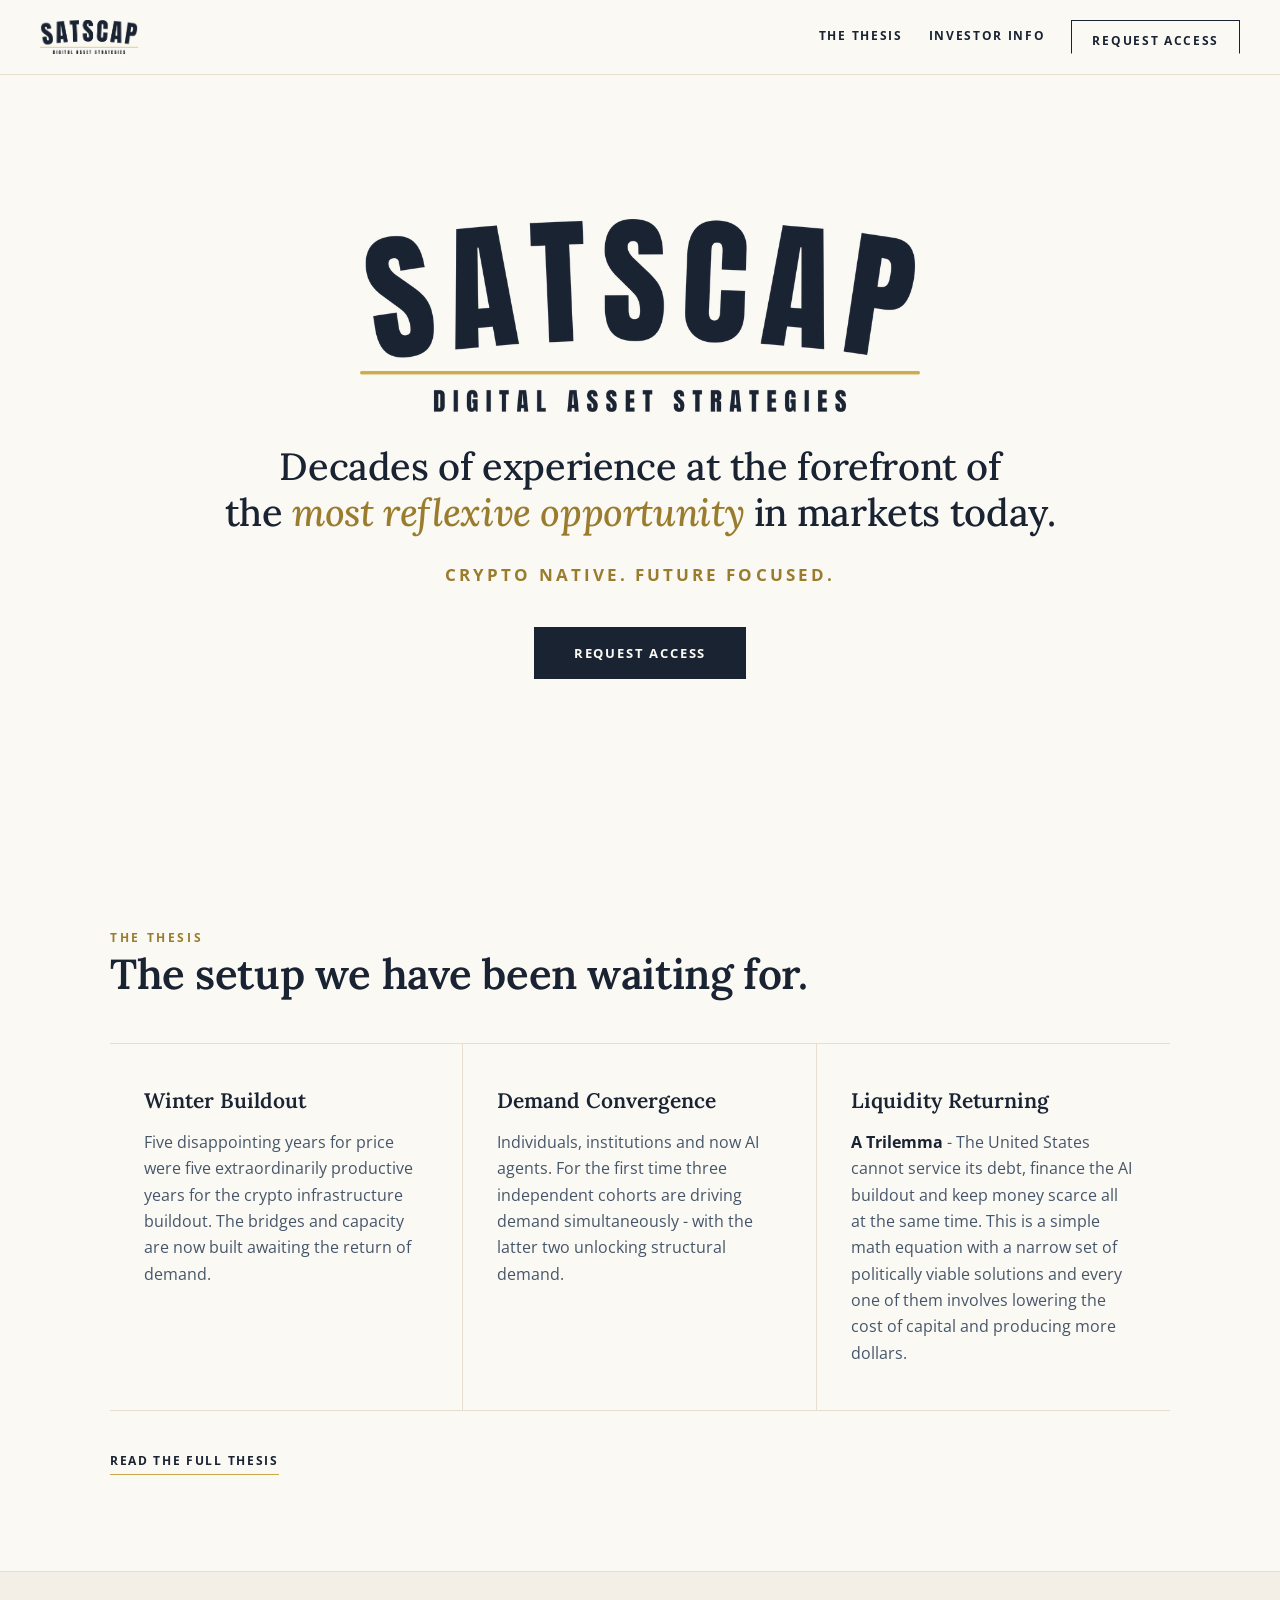
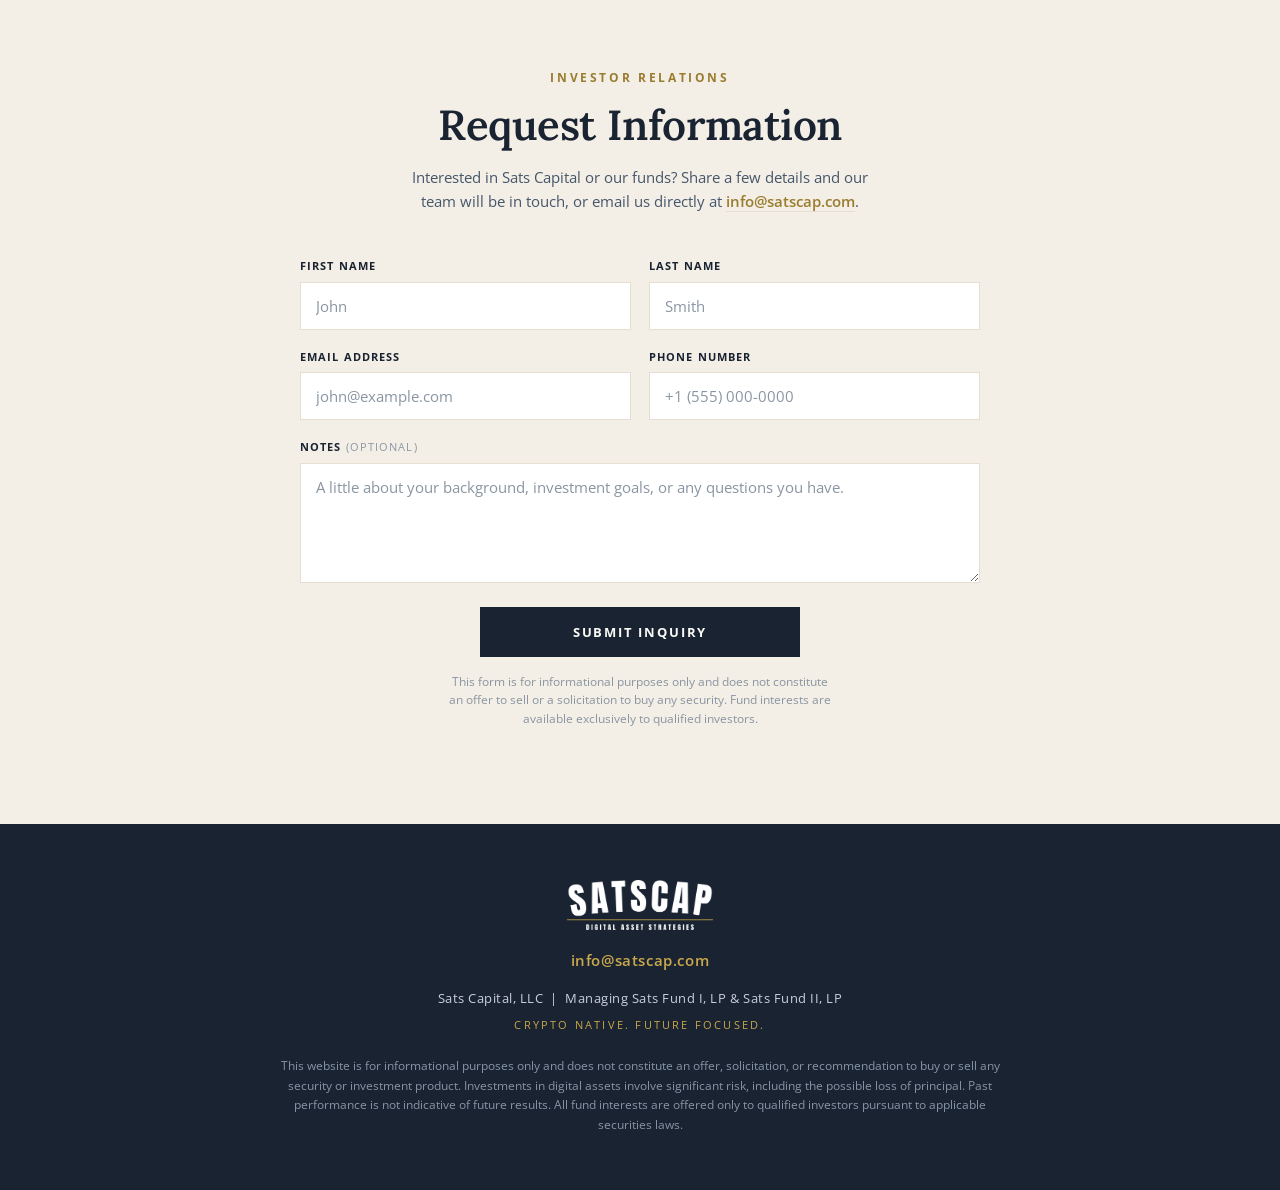
==== commit f4ed1b09: "Add files via upload" ====
--- a/index.html
+++ b/index.html
@@ -22,7 +22,7 @@
 
   <header class="hero" id="top">
     <img class="logo-hero" src="assets/logo.png" alt="SATSCAP - Digital Asset Strategies" />
-    <h1>Decades of experience at the forefront of the<br class="h1br"/> <em>most reflexive opportunity</em> in markets today.</h1>
+    <h1>Decades of experience at the forefront of<br class="h1br"/> the <em>most reflexive opportunity</em> in markets today.</h1>
     <p class="hero-tag">Crypto Native. Future Focused.</p>
     <a href="#contact" class="hero-cta">Request Access</a>
   </header>
@@ -30,19 +30,19 @@
   <section class="wrap" style="padding:96px 40px;">
     <div class="reveal">
       <span class="eyebrow">The Thesis</span>
-      <h2 class="display" style="margin-bottom:44px;">Three things had to be true.</h2>
+      <h2 class="display" style="margin-bottom:44px;">The setup we have been waiting for.</h2>
       <div class="teasers">
         <div class="teaser">
-          <h3>The winter was spent building</h3>
-          <p>Five disappointing years for price were five extraordinarily productive years for infrastructure. The capacity is built and sitting there largely unused.</p>
+          <h3>Winter Buildout</h3>
+          <p>Five disappointing years for price were five extraordinarily productive years for the crypto infrastructure buildout. The bridges and capacity are now built awaiting the return of demand.</p>
         </div>
         <div class="teaser">
-          <h3>The demand convergence</h3>
-          <p>Individuals, institutions and now AI agents. For the first time three independent cohorts are driving demand at once - and the newest one has no alternative.</p>
+          <h3>Demand Convergence</h3>
+          <p>Individuals, institutions and now AI agents. For the first time three independent cohorts are driving demand simultaneously - with the latter two unlocking structural demand.</p>
         </div>
         <div class="teaser">
-          <h3>Liquidity returns</h3>
-          <p>The United States cannot service its debt, finance the AI buildout and keep money scarce all at the same time. Only one of the three is optional.</p>
+          <h3>Liquidity Returning</h3>
+          <p><strong>A Trilemma</strong> - The United States cannot service its debt, finance the AI buildout and keep money scarce all at the same time. This is a simple math equation with a narrow set of politically viable solutions and every one of them involves lowering the cost of capital and producing more dollars.</p>
         </div>
       </div>
       <a class="read-more" href="thesis.html">Read the full thesis</a>
--- a/assets/styles.css
+++ b/assets/styles.css
@@ -20,17 +20,17 @@
 h2.display { font-family: 'Lora', serif; font-weight: 600; font-size: clamp(28px, 3.4vw, 42px); line-height: 1.18; letter-spacing: -0.01em; color: var(--ink); }
 
 /* NAV */
-nav { position: fixed; inset: 0 0 auto 0; z-index: 100; display: flex; align-items: center; justify-content: space-between; padding: 20px 40px; transition: background .3s, border-color .3s, padding .3s; border-bottom: 1px solid transparent; }
-nav.scrolled { background: rgba(251,249,244,.93); backdrop-filter: blur(8px); border-bottom: 1px solid var(--line); padding: 12px 40px; }
+nav { position: fixed; inset: 0 0 auto 0; z-index: 100; display: flex; align-items: center; justify-content: space-between; gap: 20px; padding: 20px 40px; transition: padding .3s; background: rgba(251,249,244,.95); backdrop-filter: blur(8px); border-bottom: 1px solid var(--line); }
+nav.scrolled { padding: 12px 40px; }
 .logo-nav { height: 34px; width: auto; display: block; transition: height .3s; }
 nav.scrolled .logo-nav { height: 28px; }
-.nav-cta { font-size: 12px; font-weight: 700; letter-spacing: .14em; text-transform: uppercase; color: var(--ink); text-decoration: none; border: 1.5px solid var(--ink); padding: 10px 20px; transition: background .2s, color .2s; }
+.nav-cta { flex-shrink: 0; white-space: nowrap; font-size: 12px; font-weight: 700; letter-spacing: .14em; text-transform: uppercase; color: var(--ink); text-decoration: none; border: 1.5px solid var(--ink); padding: 10px 20px; transition: background .2s, color .2s; }
 .nav-cta:hover { background: var(--ink); color: var(--paper); }
 
 /* HERO */
 .hero { min-height: 92vh; display: flex; flex-direction: column; align-items: center; justify-content: center; text-align: center; padding: 150px 40px 80px; }
 .logo-hero { width: clamp(320px, 50vw, 560px); height: auto; margin-bottom: 32px; }
-.hero h1 { font-family: 'Lora', serif; font-weight: 500; font-size: clamp(25px, 3.4vw, 40px); line-height: 1.2; letter-spacing: -0.01em; max-width: 820px; margin: 0 auto; }
+.hero h1 { font-family: 'Lora', serif; font-weight: 500; font-size: clamp(25px, 3.2vw, 38px); line-height: 1.2; letter-spacing: -0.01em; max-width: 940px; margin: 0 auto; }
 .h1br { display: inline; }
 @media (max-width: 600px) { .h1br { display: none; } }
 .hero h1 em { font-style: italic; color: var(--gold-deep); }
@@ -51,8 +51,8 @@
 
 /* THESIS dark band */
 .thesis { background: var(--ink); color: #EAE3D3; padding: 120px 0; }
-.thesis .eyebrow { color: var(--gold); }
-.thesis .passage { max-width: 62ch; font-size: clamp(17px, 1.9vw, 21px); line-height: 1.75; color: #C9D0D9; margin-top: 18px; }
+.thesis .eyebrow { color: var(--gold); max-width: 64ch; margin-left: auto; margin-right: auto; }
+.thesis .passage { max-width: 64ch; margin-left: auto; margin-right: auto; font-size: clamp(17px, 1.9vw, 21px); line-height: 1.75; color: #C9D0D9; margin-top: 18px; }
 .thesis .passage + .passage { margin-top: 22px; }
 .thesis .rule { width: 56px; height: 2px; background: var(--gold); margin: 48px 0; }
 .thesis .statement { font-family: 'Lora', serif; font-style: italic; font-weight: 600; font-size: clamp(26px, 3.4vw, 44px); line-height: 1.25; color: #fff; max-width: 22ch; }
@@ -146,7 +146,8 @@
 }
 
 /* NAV LINKS */
-.nav-links { display: flex; align-items: center; gap: 26px; }
+.nav-links { display: flex; align-items: center; gap: 26px; flex-shrink: 0; }
+.nav-links a { white-space: nowrap; }
 .nav-links a { font-size: 12px; font-weight: 700; letter-spacing: .14em; text-transform: uppercase; color: var(--ink); text-decoration: none; padding-bottom: 3px; border-bottom: 1.5px solid transparent; transition: border-color .2s; }
 .nav-links a:hover { border-bottom-color: var(--gold); }
 .nav-links a.current { border-bottom-color: var(--ink); }
@@ -156,7 +157,8 @@
 .teaser { padding: 44px 34px; border-right: 1px solid var(--line); }
 .teaser:last-child { border-right: none; }
 .teaser h3 { font-family: 'Lora', serif; font-weight: 600; font-size: 21px; line-height: 1.28; color: var(--ink); margin-bottom: 14px; }
-.teaser p { font-size: 16px; line-height: 1.7; color: var(--ink-soft); }
+.teaser p { font-size: 15.5px; line-height: 1.7; color: var(--ink-soft); }
+.teaser p strong { color: var(--ink); font-weight: 700; }
 .read-more { display: inline-block; margin-top: 40px; font-size: 12px; font-weight: 700; letter-spacing: .14em; text-transform: uppercase; color: var(--ink); text-decoration: none; border-bottom: 1.5px solid var(--gold); padding-bottom: 4px; }
 
 /* PERFORMANCE (investors) */
@@ -176,3 +178,26 @@
   .nav-links a { font-size: 10px; letter-spacing: .09em; }
 }
 
+
+@media (max-width: 1080px) and (min-width: 861px) {
+  nav, nav.scrolled { padding-left: 24px; padding-right: 24px; }
+  .nav-links { gap: 16px; }
+  .nav-links a { font-size: 11px; letter-spacing: .1em; }
+  .nav-cta { padding: 9px 14px; }
+}
+
+/* CHART */
+.chart { margin: 0; }
+.chart img { display: block; width: 100%; height: auto; border: 1px solid var(--line); }
+.chart figcaption { margin-top: 16px; font-size: 12.5px; line-height: 1.7; color: var(--ink-faint); max-width: 80ch; }
+
+/* PERFORMANCE BLOCKS */
+.perf-block + .perf-block { margin-top: 84px; padding-top: 72px; border-top: 1px solid var(--line); }
+.perf-block h3 { font-family: 'Lora', serif; font-weight: 600; font-size: clamp(20px, 2.2vw, 26px); color: var(--ink); margin-bottom: 26px; }
+.perf-block .perf-table { margin-top: 40px; }
+.perf-table tbody tr.is-fund td { background: var(--paper-2); font-weight: 700; color: var(--ink); }
+.perf-table tbody tr.is-fund td:first-child { box-shadow: inset 3px 0 0 var(--gold); }
+@media (max-width: 860px) {
+  .perf-table { font-size: 13.5px; }
+  .perf-table th, .perf-table td { padding: 11px 10px; }
+}
